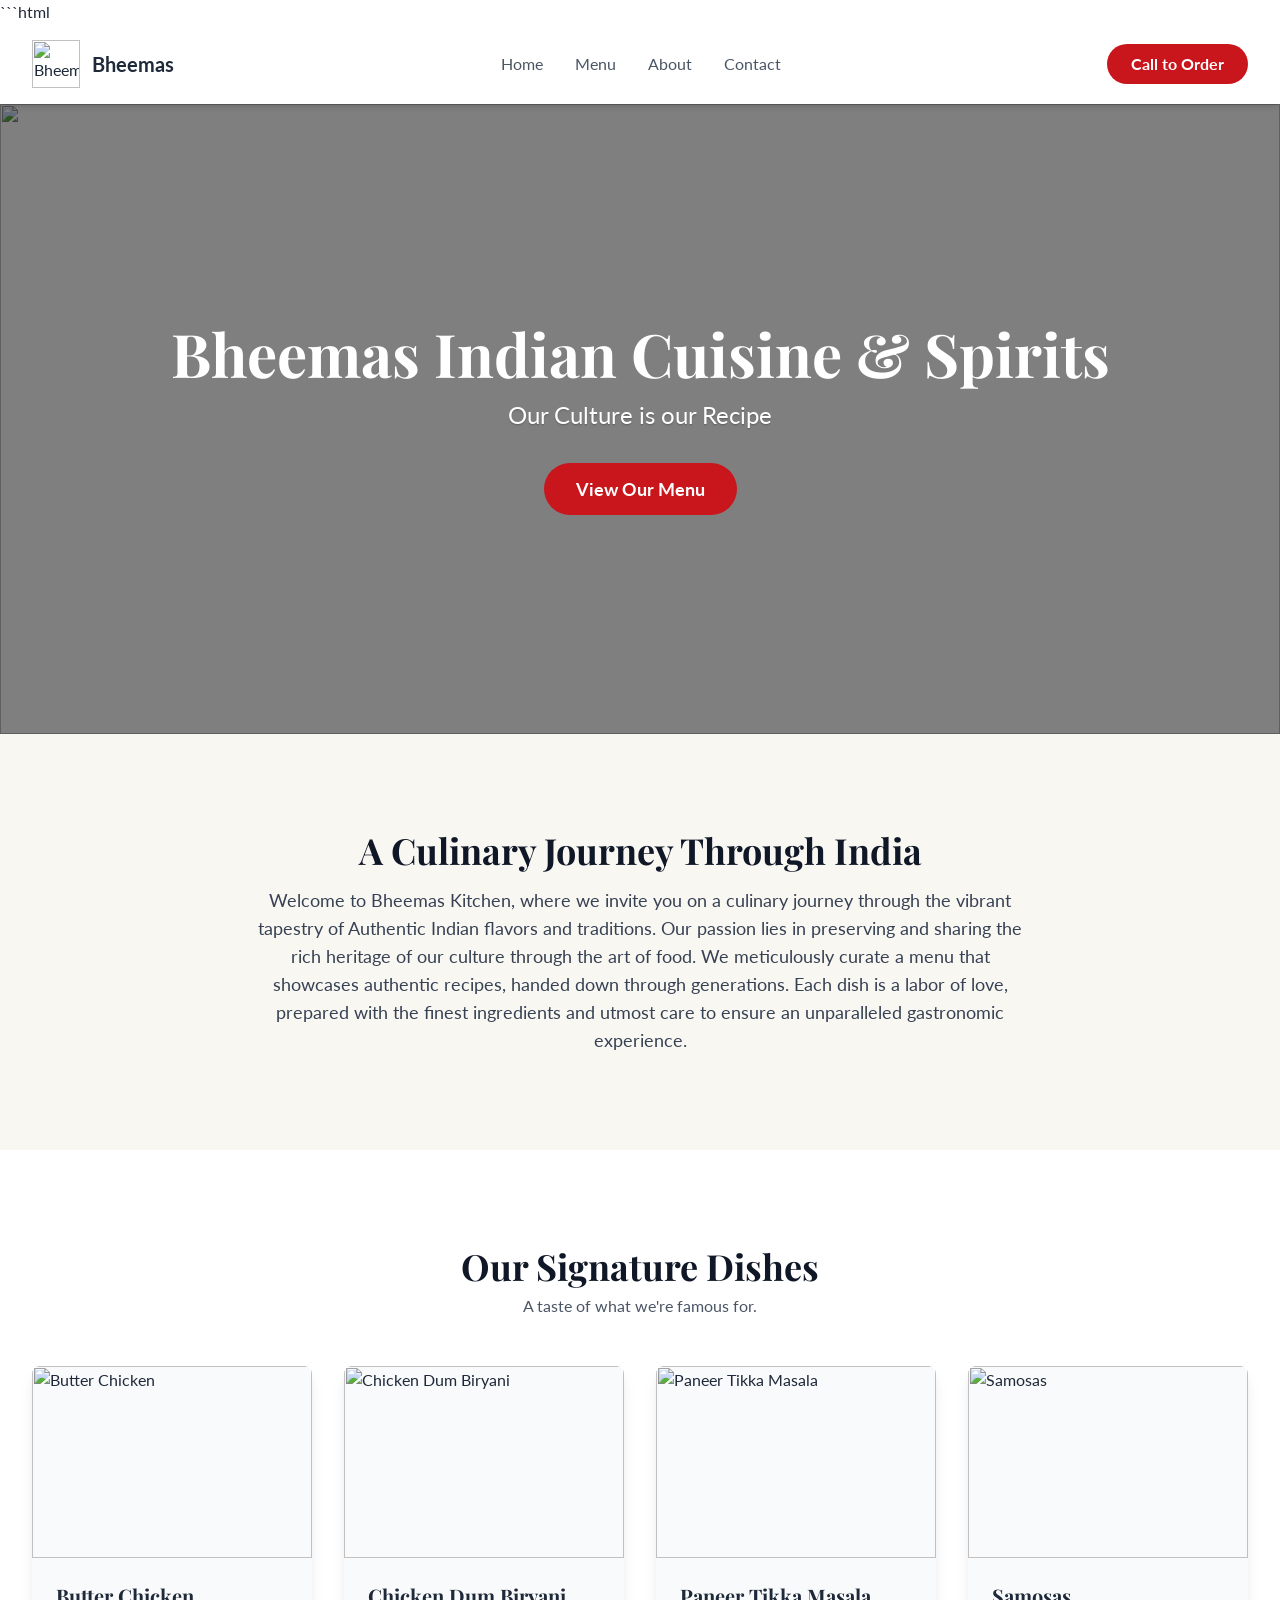
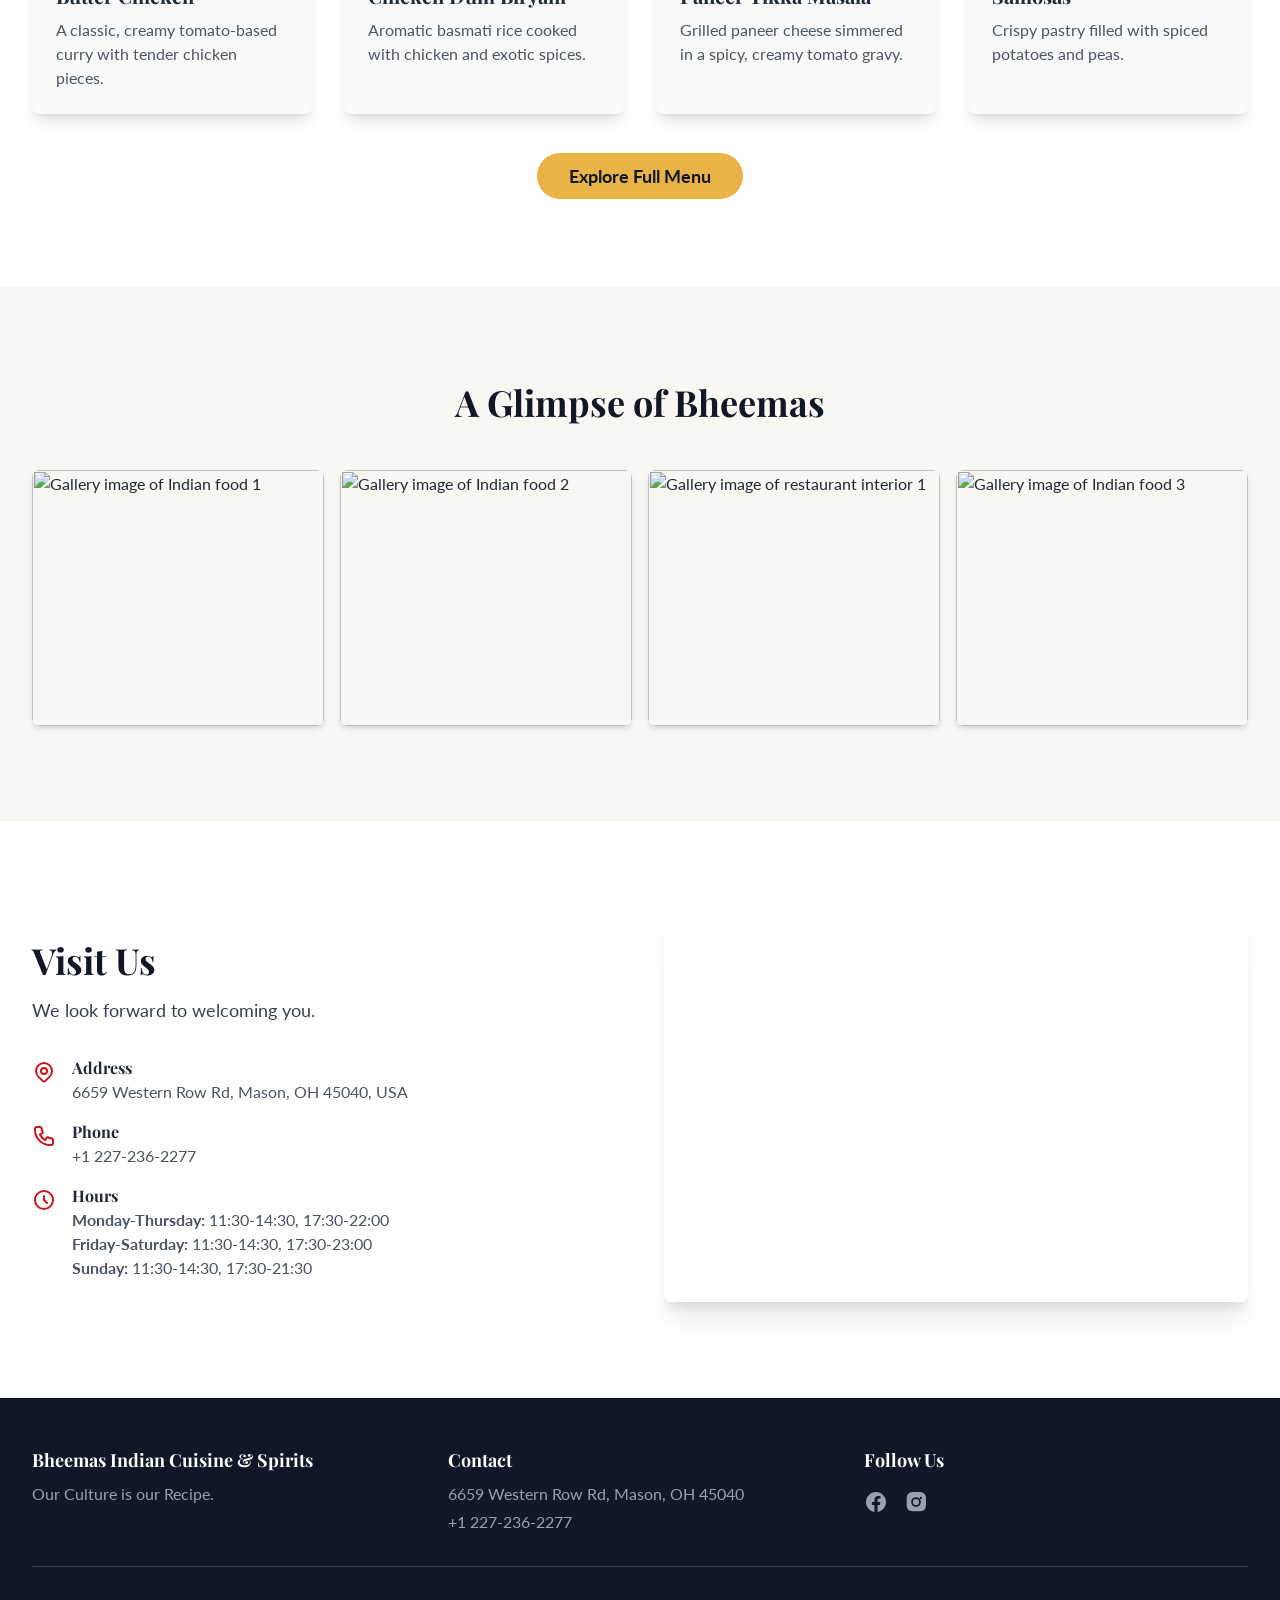
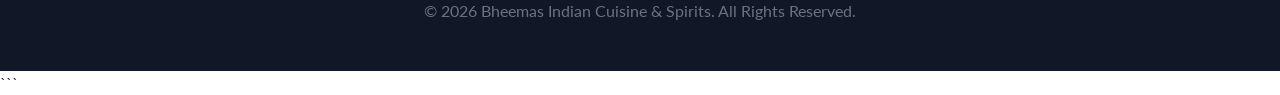
==== index.html @ fac92079 "Deploy staging from Kora" ====
```html
<!DOCTYPE html>

<html class="scroll-smooth" lang="en">
<head>
<meta charset="utf-8"/>
<meta content="width=device-width, initial-scale=1.0" name="viewport"/>
<title>Bheemas Indian Cuisine &amp; Spirits – Authentic Indian Food in Mason, OH</title>
<meta content="Experience the vibrant tapestry of authentic Indian flavors at Bheemas Indian Cuisine &amp; Spirits in Mason, OH. We offer a rich menu of traditional dishes, from curries to tandoori specialties." name="description"/>
<!-- Open Graph -->
<meta content="Bheemas Indian Cuisine &amp; Spirits – Authentic Indian Food in Mason, OH" property="og:title"/>
<meta content="Experience the vibrant tapestry of authentic Indian flavors at Bheemas Indian Cuisine &amp; Spirits in Mason, OH. We offer a rich menu of traditional dishes, from curries to tandoori specialties." property="og:description"/>
<meta content="website" property="og:type"/>
<meta content="https://images.pexels.com/photos/2474661/pexels-photo-2474661.jpeg" property="og:image"/>
<meta content="https://staging.kora-6033581f-55da-43a4-ac25-3bdf9e3a868e.pages.dev" property="og:url"/>
<!-- Favicon -->
<link href="https://quseprdus1.blob.core.windows.net/kora-business-images/user-media/6033581f-55da-43a4-ac25-3bdf9e3a868e/de8c94d8-887e-4625-825f-ec262dbc28df/1780063528_uo3m26.png" rel="icon"/>
<link href="https://quseprdus1.blob.core.windows.net/kora-business-images/user-media/6033581f-55da-43a4-ac25-3bdf9e3a868e/de8c94d8-887e-4625-825f-ec262dbc28df/1780063528_uo3m26.png" rel="shortcut icon"/>
<link href="https://quseprdus1.blob.core.windows.net/kora-business-images/user-media/6033581f-55da-43a4-ac25-3bdf9e3a868e/de8c94d8-887e-4625-825f-ec262dbc28df/1780063528_uo3m26.png" rel="apple-touch-icon"/>
<!-- Canonical -->
<link href="https://staging.kora-6033581f-55da-43a4-ac25-3bdf9e3a868e.pages.dev" rel="canonical"/>
<!-- Hero image preload -->
<link as="image" fetchpriority="high" href="https://images.pexels.com/photos/2474661/pexels-photo-2474661.jpeg" rel="preload"/>
<!-- JSON-LD Structured Data -->
<script type="application/ld+json">{
  "@context": "https://schema.org",
  "@type": "Restaurant",
  "name": "Bheemas Indian Cuisine & Spirits",
  "description": "Offers a wide range of traditional Indian dishes including curries, tandoori specialties, biryanis, and various vegetarian and vegan options. Known for its lunch buffet.",
  "address": {
    "@type": "PostalAddress",
    "streetAddress": "6659 Western Row Rd",
    "addressLocality": "Mason",
    "addressRegion": "OH",
    "postalCode": "45040",
    "addressCountry": "USA"
  },
  "telephone": "+1 227-236-2277",
  "openingHours": [
    "Mo-Th 11:30-14:30",
    "Mo-Th 17:30-22:00",
    "Fr-Sa 11:30-14:30",
    "Fr-Sa 17:30-23:00",
    "Su 11:30-14:30",
    "Su 17:30-21:30"
  ],
  "image": "https://quseprdus1.blob.core.windows.net/kora-business-images/user-media/6033581f-55da-43a4-ac25-3bdf9e3a868e/de8c94d8-887e-4625-825f-ec262dbc28df/1780063528_uo3m26.png",
  "servesCuisine": "Indian",
  "priceRange": "$$",
  "url": "https://staging.kora-6033581f-55da-43a4-ac25-3bdf9e3a868e.pages.dev"
}</script>
<!-- Site stylesheet -->
<link href="assets/styles.css" rel="stylesheet"/>
<!-- Google Fonts -->
<link href="https://fonts.googleapis.com" rel="preconnect"/>
<link crossorigin="" href="https://fonts.gstatic.com" rel="preconnect"/>
<link as="style" href="https://fonts.googleapis.com/css2?family=Playfair+Display:wght@700&amp;family=Lato:wght@400;700&amp;display=swap" onload="this.onload=null;this.rel='stylesheet'" rel="preload"/>
<noscript><link href="https://fonts.googleapis.com/css2?family=Playfair+Display:wght@700&amp;family=Lato:wght@400;700&amp;display=swap" rel="stylesheet"/></noscript>
<style>
    body { font-family: 'Lato', sans-serif; }
    h1, h2, h3, h4, h5, h6 { font-family: 'Playfair Display', serif; }
  </style>
</head>
<body class="bg-white text-gray-800">
<!-- Header -->
<header class="bg-white shadow-md sticky top-0 z-50">
<div class="container mx-auto px-4 sm:px-6 lg:px-8">
<div class="flex justify-between items-center py-4">
<a class="flex items-center space-x-3" href="index.html">
<img alt="Bheemas Indian Cuisine &amp; Spirits Logo" class="h-12 w-auto" height="48" src="https://quseprdus1.blob.core.windows.net/kora-business-images/user-media/6033581f-55da-43a4-ac25-3bdf9e3a868e/de8c94d8-887e-4625-825f-ec262dbc28df/1780063528_uo3m26.png" width="100"/>
<span class="text-xl font-bold text-gray-800 hidden sm:block">Bheemas</span>
</a>
<nav class="hidden md:flex items-center space-x-8">
<a class="text-gray-600 hover:text-[#c8161c] transition-colors" href="index.html">Home</a>
<a class="text-gray-600 hover:text-[#c8161c] transition-colors" href="menu.html">Menu</a>
<a class="text-gray-600 hover:text-[#c8161c] transition-colors" href="#about">About</a>
<a class="text-gray-600 hover:text-[#c8161c] transition-colors" href="#contact">Contact</a>
</nav>
<a class="bg-[#c8161c] text-white px-6 py-2 rounded-full hover:bg-red-700 transition-colors font-bold" href="tel:+12272362277">Call to Order</a>
<button class="md:hidden p-2 rounded-md text-gray-600 hover:text-[#c8161c] hover:bg-gray-100" id="mobile-menu-button">
<svg class="w-6 h-6" fill="none" stroke="currentColor" viewbox="0 0 24 24" xmlns="http://www.w3.org/2000/svg"><path d="M4 6h16M4 12h16m-7 6h7" stroke-linecap="round" stroke-linejoin="round" stroke-width="2"></path></svg>
</button>
</div>
</div>
<!-- Mobile Menu -->
<div class="md:hidden hidden bg-white border-t" id="mobile-menu">
<a class="block text-center py-3 px-4 text-gray-600 hover:bg-gray-50 hover:text-[#c8161c]" href="index.html">Home</a>
<a class="block text-center py-3 px-4 text-gray-600 hover:bg-gray-50 hover:text-[#c8161c]" href="menu.html">Menu</a>
<a class="block text-center py-3 px-4 text-gray-600 hover:bg-gray-50 hover:text-[#c8161c]" href="#about">About</a>
<a class="block text-center py-3 px-4 text-gray-600 hover:bg-gray-50 hover:text-[#c8161c]" href="#contact">Contact</a>
</div>
</header>
<main>
<!-- Hero Section -->
<section class="relative h-[70vh] min-h-[400px] text-white flex items-center justify-center text-center">
<div class="absolute inset-0 bg-black opacity-50 z-10"></div>
<img alt="A spread of delicious Indian dishes" class="absolute inset-0 w-full h-full object-cover" decoding="async" fetchpriority="high" height="1080" loading="eager" src="https://images.pexels.com/photos/2474661/pexels-photo-2474661.jpeg" width="1920"/>
<div class="relative z-20 p-4">
<h1 class="text-4xl md:text-6xl font-bold text-shadow">Bheemas Indian Cuisine &amp; Spirits</h1>
<p class="mt-4 text-xl md:text-2xl max-w-3xl mx-auto text-shadow-sm">Our Culture is our Recipe</p>
<a class="mt-8 inline-block bg-[#c8161c] text-white px-8 py-3 rounded-full hover:bg-red-700 transition-transform hover:scale-105 font-bold text-lg" href="menu.html">View Our Menu</a>
</div>
</section>
<!-- About Us Section -->
<section class="py-16 lg:py-24 bg-[#e2d5bf]/20" id="about">
<div class="container mx-auto px-4 sm:px-6 lg:px-8">
<div class="max-w-3xl mx-auto text-center">
<h2 class="text-3xl md:text-4xl font-bold text-gray-900">A Culinary Journey Through India</h2>
<p class="mt-4 text-lg text-gray-700">Welcome to Bheemas Kitchen, where we invite you on a culinary journey through the vibrant tapestry of Authentic Indian flavors and traditions. Our passion lies in preserving and sharing the rich heritage of our culture through the art of food. We meticulously curate a menu that showcases authentic recipes, handed down through generations. Each dish is a labor of love, prepared with the finest ingredients and utmost care to ensure an unparalleled gastronomic experience.</p>
</div>
</div>
</section>
<!-- Featured Dishes Section -->
<section class="py-16 lg:py-24 bg-white">
<div class="container mx-auto px-4 sm:px-6 lg:px-8">
<h2 class="text-3xl md:text-4xl font-bold text-center text-gray-900">Our Signature Dishes</h2>
<p class="text-center mt-2 text-gray-600">A taste of what we're famous for.</p>
<div class="mt-12 grid gap-8 md:grid-cols-2 lg:grid-cols-4">
<!-- Dish 1 -->
<div class="bg-gray-50 rounded-lg shadow-lg overflow-hidden transform hover:-translate-y-2 transition-transform duration-300">
<img alt="Butter Chicken" class="w-full h-48 object-cover" height="400" loading="lazy" src="https://images.pexels.com/photos/4049943/pexels-photo-4049943.jpeg?auto=compress&amp;cs=tinysrgb&amp;w=600" width="600"/>
<div class="p-6">
<h3 class="text-xl font-bold text-gray-800">Butter Chicken</h3>
<p class="mt-2 text-gray-600">A classic, creamy tomato-based curry with tender chicken pieces.</p>
</div>
</div>
<!-- Dish 2 -->
<div class="bg-gray-50 rounded-lg shadow-lg overflow-hidden transform hover:-translate-y-2 transition-transform duration-300">
<img alt="Chicken Dum Biryani" class="w-full h-48 object-cover" height="400" loading="lazy" src="https://images.pexels.com/photos/2474658/pexels-photo-2474658.jpeg?auto=compress&amp;cs=tinysrgb&amp;w=600" width="600"/>
<div class="p-6">
<h3 class="text-xl font-bold text-gray-800">Chicken Dum Biryani</h3>
<p class="mt-2 text-gray-600">Aromatic basmati rice cooked with chicken and exotic spices.</p>
</div>
</div>
<!-- Dish 3 -->
<div class="bg-gray-50 rounded-lg shadow-lg overflow-hidden transform hover:-translate-y-2 transition-transform duration-300">
<img alt="Paneer Tikka Masala" class="w-full h-48 object-cover" height="400" loading="lazy" src="https://images.pexels.com/photos/9609842/pexels-photo-9609842.jpeg?auto=compress&amp;cs=tinysrgb&amp;w=600" width="600"/>
<div class="p-6">
<h3 class="text-xl font-bold text-gray-800">Paneer Tikka Masala</h3>
<p class="mt-2 text-gray-600">Grilled paneer cheese simmered in a spicy, creamy tomato gravy.</p>
</div>
</div>
<!-- Dish 4 -->
<div class="bg-gray-50 rounded-lg shadow-lg overflow-hidden transform hover:-translate-y-2 transition-transform duration-300">
<img alt="Samosas" class="w-full h-48 object-cover" height="400" loading="lazy" src="https://images.pexels.com/photos/12737656/pexels-photo-12737656.jpeg?auto=compress&amp;cs=tinysrgb&amp;w=600" width="600"/>
<div class="p-6">
<h3 class="text-xl font-bold text-gray-800">Samosas</h3>
<p class="mt-2 text-gray-600">Crispy pastry filled with spiced potatoes and peas.</p>
</div>
</div>
</div>
<div class="text-center mt-12">
<a class="bg-[#ebb347] text-gray-900 px-8 py-3 rounded-full hover:bg-yellow-500 transition-colors font-bold text-lg" href="menu.html">Explore Full Menu</a>
</div>
</div>
</section>
<!-- Gallery Section -->
<section class="py-16 lg:py-24 bg-[#e2d5bf]/20">
<div class="container mx-auto px-4 sm:px-6 lg:px-8">
<h2 class="text-3xl md:text-4xl font-bold text-center text-gray-900">A Glimpse of Bheemas</h2>
<div class="mt-12 grid grid-cols-2 md:grid-cols-4 gap-4">
<img alt="Gallery image of Indian food 1" class="rounded-lg shadow-md object-cover w-full h-64" height="800" loading="lazy" src="https://images.pexels.com/photos/1640777/pexels-photo-1640777.jpeg?auto=compress&amp;cs=tinysrgb&amp;w=600" width="600"/>
<img alt="Gallery image of Indian food 2" class="rounded-lg shadow-md object-cover w-full h-64" height="800" loading="lazy" src="https://images.pexels.com/photos/674574/pexels-photo-674574.jpeg?auto=compress&amp;cs=tinysrgb&amp;w=600" width="600"/>
<img alt="Gallery image of restaurant interior 1" class="rounded-lg shadow-md object-cover w-full h-64" height="800" loading="lazy" src="https://images.pexels.com/photos/262959/pexels-photo-262959.jpeg?auto=compress&amp;cs=tinysrgb&amp;w=600" width="600"/>
<img alt="Gallery image of Indian food 3" class="rounded-lg shadow-md object-cover w-full h-64" height="800" loading="lazy" src="https://images.pexels.com/photos/958545/pexels-photo-958545.jpeg?auto=compress&amp;cs=tinysrgb&amp;w=600" width="600"/>
</div>
</div>
</section>
<!-- Contact & Hours Section -->
<section class="py-16 lg:py-24 bg-white" id="contact">
<div class="container mx-auto px-4 sm:px-6 lg:px-8">
<div class="grid md:grid-cols-2 gap-12 items-center">
<div>
<h2 class="text-3xl md:text-4xl font-bold text-gray-900">Visit Us</h2>
<p class="mt-4 text-lg text-gray-700">We look forward to welcoming you.</p>
<div class="mt-8 space-y-4">
<div class="flex items-start">
<svg class="w-6 h-6 text-[#c8161c] mt-1 mr-4 flex-shrink-0" fill="none" stroke="currentColor" viewbox="0 0 24 24" xmlns="http://www.w3.org/2000/svg"><path d="M17.657 16.657L13.414 20.9a1.998 1.998 0 01-2.827 0l-4.244-4.243a8 8 0 1111.314 0z" stroke-linecap="round" stroke-linejoin="round" stroke-width="2"></path><path d="M15 11a3 3 0 11-6 0 3 3 0 016 0z" stroke-linecap="round" stroke-linejoin="round" stroke-width="2"></path></svg>
<div>
<h3 class="font-bold text-gray-800">Address</h3>
<p class="text-gray-600">6659 Western Row Rd, Mason, OH 45040, USA</p>
</div>
</div>
<div class="flex items-start">
<svg class="w-6 h-6 text-[#c8161c] mt-1 mr-4 flex-shrink-0" fill="none" stroke="currentColor" viewbox="0 0 24 24" xmlns="http://www.w3.org/2000/svg"><path d="M3 5a2 2 0 012-2h3.28a1 1 0 01.948.684l1.498 4.493a1 1 0 01-.502 1.21l-2.257 1.13a11.042 11.042 0 005.516 5.516l1.13-2.257a1 1 0 011.21-.502l4.493 1.498a1 1 0 01.684.949V19a2 2 0 01-2 2h-1C9.716 21 3 14.284 3 6V5z" stroke-linecap="round" stroke-linejoin="round" stroke-width="2"></path></svg>
<div>
<h3 class="font-bold text-gray-800">Phone</h3>
<a class="text-gray-600 hover:text-[#c8161c]" href="tel:+12272362277">+1 227-236-2277</a>
</div>
</div>
<div class="flex items-start">
<svg class="w-6 h-6 text-[#c8161c] mt-1 mr-4 flex-shrink-0" fill="none" stroke="currentColor" viewbox="0 0 24 24" xmlns="http://www.w3.org/2000/svg"><path d="M12 8v4l3 3m6-3a9 9 0 11-18 0 9 9 0 0118 0z" stroke-linecap="round" stroke-linejoin="round" stroke-width="2"></path></svg>
<div>
<h3 class="font-bold text-gray-800">Hours</h3>
<ul class="text-gray-600">
<li><strong>Monday-Thursday:</strong> 11:30-14:30, 17:30-22:00</li>
<li><strong>Friday-Saturday:</strong> 11:30-14:30, 17:30-23:00</li>
<li><strong>Sunday:</strong> 11:30-14:30, 17:30-21:30</li>
</ul>
</div>
</div>
</div>
</div>
<div class="rounded-lg overflow-hidden shadow-xl h-96">
<iframe allowfullscreen="" height="100%" loading="lazy" referrerpolicy="no-referrer-when-downgrade" src="https://www.google.com/maps/embed?pb=!1m18!1m12!1m3!1d3086.019942866185!2d-84.3398386846367!3d39.32931697950668!2m3!1f0!2f0!3f0!3m2!1i1024!2i768!4f13.1!3m3!1m2!1s0x8840512f00000001%3A0x7a7b8b8b8b8b8b8b!2sBheema's%20Indian%20Cuisine!5e0!3m2!1sen!2sus!4v1682525252525!5m2!1sen!2sus" style="border:0;" title="Google Map of Bheemas Indian Cuisine &amp; Spirits location" width="100%">
</iframe>
</div>
</div>
</div>
</section>
</main>
<!-- Footer -->
<footer class="bg-gray-900 text-white">
<div class="container mx-auto px-4 sm:px-6 lg:px-8 py-12">
<div class="grid md:grid-cols-3 gap-8 text-center md:text-left">
<div>
<h3 class="text-lg font-bold">Bheemas Indian Cuisine &amp; Spirits</h3>
<p class="mt-2 text-gray-400">Our Culture is our Recipe.</p>
</div>
<div>
<h3 class="text-lg font-bold">Contact</h3>
<p class="mt-2 text-gray-400">6659 Western Row Rd, Mason, OH 45040</p>
<p class="mt-1"><a class="text-gray-400 hover:text-white" href="tel:+12272362277">+1 227-236-2277</a></p>
</div>
<div>
<h3 class="text-lg font-bold">Follow Us</h3>
<div class="mt-4 flex justify-center md:justify-start space-x-4">
<a class="text-gray-400 hover:text-white" href="https://www.facebook.com/share/1X67LdnXss/?mibextid=LQQJ4d" rel="noopener" target="_blank">
<svg aria-hidden="true" class="w-6 h-6" fill="currentColor" viewbox="0 0 24 24"><path clip-rule="evenodd" d="M22 12c0-5.523-4.477-10-10-10S2 6.477 2 12c0 4.991 3.657 9.128 8.438 9.878v-6.987h-2.54V12h2.54V9.797c0-2.506 1.492-3.89 3.777-3.89 1.094 0 2.238.195 2.238.195v2.46h-1.26c-1.243 0-1.63.771-1.63 1.562V12h2.773l-.443 2.89h-2.33v6.988C18.343 21.128 22 16.991 22 12z" fill-rule="evenodd"></path></svg>
</a>
<a class="text-gray-400 hover:text-white" href="https://www.instagram.com/bheemas_oh/profilecard/?igsh=MTF5NHZidzFjbmJieg==" rel="noopener" target="_blank">
<svg aria-hidden="true" class="w-6 h-6" fill="currentColor" viewbox="0 0 24 24"><path clip-rule="evenodd" d="M12.315 2c2.43 0 2.784.013 3.808.06 1.064.049 1.791.218 2.427.465a4.902 4.902 0 011.772 1.153 4.902 4.902 0 011.153 1.772c.247.636.416 1.363.465 2.427.048 1.024.06 1.378.06 3.808s-.012 2.784-.06 3.808c-.049 1.064-.218 1.791-.465 2.427a4.902 4.902 0 01-1.153 1.772 4.902 4.902 0 01-1.772 1.153c-.636.247-1.363.416-2.427.465-1.024.048-1.378.06-3.808.06s-2.784-.012-3.808-.06c-1.064-.049-1.791-.218-2.427-.465a4.902 4.902 0 01-1.772-1.153 4.902 4.902 0 01-1.153-1.772c-.247-.636-.416-1.363-.465-2.427-.048-1.024-.06-1.378-.06-3.808s.012-2.784.06-3.808c.049-1.064.218-1.791.465-2.427a4.902 4.902 0 011.153-1.772A4.902 4.902 0 016.08 2.525c.636-.247 1.363-.416 2.427-.465C9.53 2.013 9.884 2 12.315 2zM12 7.177a4.823 4.823 0 100 9.646 4.823 4.823 0 000-9.646zm0 7.94a3.117 3.117 0 110-6.234 3.117 3.117 0 010 6.234zM16.848 6.872a1.14 1.14 0 100 2.28 1.14 1.14 0 000-2.28z" fill-rule="evenodd"></path></svg>
</a>
</div>
</div>
</div>
<div class="mt-8 border-t border-gray-700 pt-8 text-center text-gray-500">
<p>© <span id="year"></span> Bheemas Indian Cuisine &amp; Spirits. All Rights Reserved.</p>
</div>
</div>
</footer>
<script>
    // Mobile menu toggle
    const mobileMenuButton = document.getElementById('mobile-menu-button');
    const mobileMenu = document.getElementById('mobile-menu');
    mobileMenuButton.addEventListener('click', () => {
      mobileMenu.classList.toggle('hidden');
    });

    // Set current year in footer
    document.getElementById('year').textContent = new Date().getFullYear();
  </script>
</body>
</html>
```
---- assets/styles.css ----
/*! tailwindcss v4.2.1 | MIT License | https://tailwindcss.com */
@layer properties{@supports (((-webkit-hyphens:none)) and (not (margin-trim:inline))) or ((-moz-orient:inline) and (not (color:rgb(from red r g b)))){*,:before,:after,::backdrop{--tw-rotate-x:initial;--tw-rotate-y:initial;--tw-rotate-z:initial;--tw-skew-x:initial;--tw-skew-y:initial;--tw-space-y-reverse:0;--tw-space-x-reverse:0;--tw-border-style:solid;--tw-font-weight:initial;--tw-shadow:0 0 #0000;--tw-shadow-color:initial;--tw-shadow-alpha:100%;--tw-inset-shadow:0 0 #0000;--tw-inset-shadow-color:initial;--tw-inset-shadow-alpha:100%;--tw-ring-color:initial;--tw-ring-shadow:0 0 #0000;--tw-inset-ring-color:initial;--tw-inset-ring-shadow:0 0 #0000;--tw-ring-inset:initial;--tw-ring-offset-width:0px;--tw-ring-offset-color:#fff;--tw-ring-offset-shadow:0 0 #0000;--tw-duration:initial;--tw-text-shadow-color:initial;--tw-text-shadow-alpha:100%;--tw-translate-x:0;--tw-translate-y:0;--tw-translate-z:0;--tw-scale-x:1;--tw-scale-y:1;--tw-scale-z:1}}}@layer theme{:root,:host{--font-sans:ui-sans-serif, system-ui, sans-serif, "Apple Color Emoji", "Segoe UI Emoji", "Segoe UI Symbol", "Noto Color Emoji";--font-mono:ui-monospace, SFMono-Regular, Menlo, Monaco, Consolas, "Liberation Mono", "Courier New", monospace;--color-red-700:oklch(50.5% .213 27.518);--color-yellow-500:oklch(79.5% .184 86.047);--color-gray-50:oklch(98.5% .002 247.839);--color-gray-100:oklch(96.7% .003 264.542);--color-gray-200:oklch(92.8% .006 264.531);--color-gray-400:oklch(70.7% .022 261.325);--color-gray-500:oklch(55.1% .027 264.364);--color-gray-600:oklch(44.6% .03 256.802);--color-gray-700:oklch(37.3% .034 259.733);--color-gray-800:oklch(27.8% .033 256.848);--color-gray-900:oklch(21% .034 264.665);--color-black:#000;--color-white:#fff;--spacing:.25rem;--container-3xl:48rem;--text-lg:1.125rem;--text-lg--line-height:calc(1.75 / 1.125);--text-xl:1.25rem;--text-xl--line-height:calc(1.75 / 1.25);--text-2xl:1.5rem;--text-2xl--line-height:calc(2 / 1.5);--text-3xl:1.875rem;--text-3xl--line-height:calc(2.25 / 1.875);--text-4xl:2.25rem;--text-4xl--line-height:calc(2.5 / 2.25);--text-5xl:3rem;--text-5xl--line-height:1;--text-6xl:3.75rem;--text-6xl--line-height:1;--font-weight-semibold:600;--font-weight-bold:700;--radius-md:.375rem;--radius-lg:.5rem;--default-transition-duration:.15s;--default-transition-timing-function:cubic-bezier(.4, 0, .2, 1);--default-font-family:var(--font-sans);--default-mono-font-family:var(--font-mono)}}@layer base{*,:after,:before,::backdrop{box-sizing:border-box;border:0 solid;margin:0;padding:0}::file-selector-button{box-sizing:border-box;border:0 solid;margin:0;padding:0}html,:host{-webkit-text-size-adjust:100%;tab-size:4;line-height:1.5;font-family:var(--default-font-family,ui-sans-serif, system-ui, sans-serif, "Apple Color Emoji", "Segoe UI Emoji", "Segoe UI Symbol", "Noto Color Emoji");font-feature-settings:var(--default-font-feature-settings,normal);font-variation-settings:var(--default-font-variation-settings,normal);-webkit-tap-highlight-color:transparent}hr{height:0;color:inherit;border-top-width:1px}abbr:where([title]){-webkit-text-decoration:underline dotted;text-decoration:underline dotted}h1,h2,h3,h4,h5,h6{font-size:inherit;font-weight:inherit}a{color:inherit;-webkit-text-decoration:inherit;-webkit-text-decoration:inherit;-webkit-text-decoration:inherit;text-decoration:inherit}b,strong{font-weight:bolder}code,kbd,samp,pre{font-family:var(--default-mono-font-family,ui-monospace, SFMono-Regular, Menlo, Monaco, Consolas, "Liberation Mono", "Courier New", monospace);font-feature-settings:var(--default-mono-font-feature-settings,normal);font-variation-settings:var(--default-mono-font-variation-settings,normal);font-size:1em}small{font-size:80%}sub,sup{vertical-align:baseline;font-size:75%;line-height:0;position:relative}sub{bottom:-.25em}sup{top:-.5em}table{text-indent:0;border-color:inherit;border-collapse:collapse}:-moz-focusring{outline:auto}progress{vertical-align:baseline}summary{display:list-item}ol,ul,menu{list-style:none}img,svg,video,canvas,audio,iframe,embed,object{vertical-align:middle;display:block}img,video{max-width:100%;height:auto}button,input,select,optgroup,textarea{font:inherit;font-feature-settings:inherit;font-variation-settings:inherit;letter-spacing:inherit;color:inherit;opacity:1;background-color:#0000;border-radius:0}::file-selector-button{font:inherit;font-feature-settings:inherit;font-variation-settings:inherit;letter-spacing:inherit;color:inherit;opacity:1;background-color:#0000;border-radius:0}:where(select:is([multiple],[size])) optgroup{font-weight:bolder}:where(select:is([multiple],[size])) optgroup option{padding-inline-start:20px}::file-selector-button{margin-inline-end:4px}::placeholder{opacity:1}@supports (not ((-webkit-appearance:-apple-pay-button))) or (contain-intrinsic-size:1px){::placeholder{color:currentColor}@supports (color:color-mix(in lab, red, red)){::placeholder{color:color-mix(in oklab, currentcolor 50%, transparent)}}}textarea{resize:vertical}::-webkit-search-decoration{-webkit-appearance:none}::-webkit-date-and-time-value{min-height:1lh;text-align:inherit}::-webkit-datetime-edit{display:inline-flex}::-webkit-datetime-edit-fields-wrapper{padding:0}::-webkit-datetime-edit{padding-block:0}::-webkit-datetime-edit-year-field{padding-block:0}::-webkit-datetime-edit-month-field{padding-block:0}::-webkit-datetime-edit-day-field{padding-block:0}::-webkit-datetime-edit-hour-field{padding-block:0}::-webkit-datetime-edit-minute-field{padding-block:0}::-webkit-datetime-edit-second-field{padding-block:0}::-webkit-datetime-edit-millisecond-field{padding-block:0}::-webkit-datetime-edit-meridiem-field{padding-block:0}::-webkit-calendar-picker-indicator{line-height:1}:-moz-ui-invalid{box-shadow:none}button,input:where([type=button],[type=reset],[type=submit]){appearance:button}::file-selector-button{appearance:button}::-webkit-inner-spin-button{height:auto}::-webkit-outer-spin-button{height:auto}[hidden]:where(:not([hidden=until-found])){display:none!important}}@layer components;@layer utilities{.absolute{position:absolute}.relative{position:relative}.static{position:static}.sticky{position:sticky}.inset-0{inset:calc(var(--spacing) * 0)}.top-0{top:calc(var(--spacing) * 0)}.top-24{top:calc(var(--spacing) * 24)}.z-10{z-index:10}.z-20{z-index:20}.z-50{z-index:50}.container{width:100%}@media (min-width:40rem){.container{max-width:40rem}}@media (min-width:48rem){.container{max-width:48rem}}@media (min-width:64rem){.container{max-width:64rem}}@media (min-width:80rem){.container{max-width:80rem}}@media (min-width:96rem){.container{max-width:96rem}}.mx-auto{margin-inline:auto}.mt-1{margin-top:calc(var(--spacing) * 1)}.mt-2{margin-top:calc(var(--spacing) * 2)}.mt-4{margin-top:calc(var(--spacing) * 4)}.mt-8{margin-top:calc(var(--spacing) * 8)}.mt-12{margin-top:calc(var(--spacing) * 12)}.mt-16{margin-top:calc(var(--spacing) * 16)}.mr-4{margin-right:calc(var(--spacing) * 4)}.mb-4{margin-bottom:calc(var(--spacing) * 4)}.mb-6{margin-bottom:calc(var(--spacing) * 6)}.mb-12{margin-bottom:calc(var(--spacing) * 12)}.block{display:block}.flex{display:flex}.grid{display:grid}.hidden{display:none}.inline-block{display:inline-block}.h-6{height:calc(var(--spacing) * 6)}.h-12{height:calc(var(--spacing) * 12)}.h-48{height:calc(var(--spacing) * 48)}.h-64{height:calc(var(--spacing) * 64)}.h-96{height:calc(var(--spacing) * 96)}.h-\[70vh\]{height:70vh}.h-full{height:100%}.min-h-\[400px\]{min-height:400px}.w-6{width:calc(var(--spacing) * 6)}.w-auto{width:auto}.w-full{width:100%}.max-w-3xl{max-width:var(--container-3xl)}.flex-shrink-0{flex-shrink:0}.transform{transform:var(--tw-rotate-x,) var(--tw-rotate-y,) var(--tw-rotate-z,) var(--tw-skew-x,) var(--tw-skew-y,)}.grid-cols-2{grid-template-columns:repeat(2,minmax(0,1fr))}.flex-col{flex-direction:column}.flex-wrap{flex-wrap:wrap}.items-baseline{align-items:baseline}.items-center{align-items:center}.items-start{align-items:flex-start}.justify-between{justify-content:space-between}.justify-center{justify-content:center}.gap-2{gap:calc(var(--spacing) * 2)}.gap-4{gap:calc(var(--spacing) * 4)}.gap-8{gap:calc(var(--spacing) * 8)}.gap-12{gap:calc(var(--spacing) * 12)}:where(.space-y-4>:not(:last-child)){--tw-space-y-reverse:0;margin-block-start:calc(calc(var(--spacing) * 4) * var(--tw-space-y-reverse));margin-block-end:calc(calc(var(--spacing) * 4) * calc(1 - var(--tw-space-y-reverse)))}:where(.space-y-12>:not(:last-child)){--tw-space-y-reverse:0;margin-block-start:calc(calc(var(--spacing) * 12) * var(--tw-space-y-reverse));margin-block-end:calc(calc(var(--spacing) * 12) * calc(1 - var(--tw-space-y-reverse)))}.gap-x-8{column-gap:calc(var(--spacing) * 8)}:where(.space-x-3>:not(:last-child)){--tw-space-x-reverse:0;margin-inline-start:calc(calc(var(--spacing) * 3) * var(--tw-space-x-reverse));margin-inline-end:calc(calc(var(--spacing) * 3) * calc(1 - var(--tw-space-x-reverse)))}:where(.space-x-4>:not(:last-child)){--tw-space-x-reverse:0;margin-inline-start:calc(calc(var(--spacing) * 4) * var(--tw-space-x-reverse));margin-inline-end:calc(calc(var(--spacing) * 4) * calc(1 - var(--tw-space-x-reverse)))}:where(.space-x-8>:not(:last-child)){--tw-space-x-reverse:0;margin-inline-start:calc(calc(var(--spacing) * 8) * var(--tw-space-x-reverse));margin-inline-end:calc(calc(var(--spacing) * 8) * calc(1 - var(--tw-space-x-reverse)))}.gap-y-4{row-gap:calc(var(--spacing) * 4)}.overflow-hidden{overflow:hidden}.scroll-smooth{scroll-behavior:smooth}.rounded-full{border-radius:3.40282e38px}.rounded-lg{border-radius:var(--radius-lg)}.rounded-md{border-radius:var(--radius-md)}.border-t{border-top-style:var(--tw-border-style);border-top-width:1px}.border-b-2{border-bottom-style:var(--tw-border-style);border-bottom-width:2px}.border-\[\#ebb347\]{border-color:#ebb347}.border-gray-700{border-color:var(--color-gray-700)}.bg-\[\#c8161c\]{background-color:#c8161c}.bg-\[\#e2d5bf\]\/20{background-color:oklab(87.7667% .00514916 .0324426/.2)}.bg-\[\#ebb347\]{background-color:#ebb347}.bg-black{background-color:var(--color-black)}.bg-gray-50{background-color:var(--color-gray-50)}.bg-gray-900{background-color:var(--color-gray-900)}.bg-white{background-color:var(--color-white)}.object-cover{object-fit:cover}.p-2{padding:calc(var(--spacing) * 2)}.p-4{padding:calc(var(--spacing) * 4)}.p-6{padding:calc(var(--spacing) * 6)}.px-4{padding-inline:calc(var(--spacing) * 4)}.px-6{padding-inline:calc(var(--spacing) * 6)}.px-8{padding-inline:calc(var(--spacing) * 8)}.py-2{padding-block:calc(var(--spacing) * 2)}.py-3{padding-block:calc(var(--spacing) * 3)}.py-4{padding-block:calc(var(--spacing) * 4)}.py-12{padding-block:calc(var(--spacing) * 12)}.py-16{padding-block:calc(var(--spacing) * 16)}.pt-8{padding-top:calc(var(--spacing) * 8)}.pb-2{padding-bottom:calc(var(--spacing) * 2)}.text-center{text-align:center}.text-3xl{font-size:var(--text-3xl);line-height:var(--tw-leading,var(--text-3xl--line-height))}.text-4xl{font-size:var(--text-4xl);line-height:var(--tw-leading,var(--text-4xl--line-height))}.text-lg{font-size:var(--text-lg);line-height:var(--tw-leading,var(--text-lg--line-height))}.text-xl{font-size:var(--text-xl);line-height:var(--tw-leading,var(--text-xl--line-height))}.font-bold{--tw-font-weight:var(--font-weight-bold);font-weight:var(--font-weight-bold)}.font-semibold{--tw-font-weight:var(--font-weight-semibold);font-weight:var(--font-weight-semibold)}.text-\[\#c8161c\]{color:#c8161c}.text-gray-400{color:var(--color-gray-400)}.text-gray-500{color:var(--color-gray-500)}.text-gray-600{color:var(--color-gray-600)}.text-gray-700{color:var(--color-gray-700)}.text-gray-800{color:var(--color-gray-800)}.text-gray-900{color:var(--color-gray-900)}.text-white{color:var(--color-white)}.opacity-50{opacity:.5}.shadow-lg{--tw-shadow:0 10px 15px -3px var(--tw-shadow-color,#0000001a), 0 4px 6px -4px var(--tw-shadow-color,#0000001a);box-shadow:var(--tw-inset-shadow), var(--tw-inset-ring-shadow), var(--tw-ring-offset-shadow), var(--tw-ring-shadow), var(--tw-shadow)}.shadow-md{--tw-shadow:0 4px 6px -1px var(--tw-shadow-color,#0000001a), 0 2px 4px -2px var(--tw-shadow-color,#0000001a);box-shadow:var(--tw-inset-shadow), var(--tw-inset-ring-shadow), var(--tw-ring-offset-shadow), var(--tw-ring-shadow), var(--tw-shadow)}.shadow-xl{--tw-shadow:0 20px 25px -5px var(--tw-shadow-color,#0000001a), 0 8px 10px -6px var(--tw-shadow-color,#0000001a);box-shadow:var(--tw-inset-shadow), var(--tw-inset-ring-shadow), var(--tw-ring-offset-shadow), var(--tw-ring-shadow), var(--tw-shadow)}.transition-colors{transition-property:color,background-color,border-color,outline-color,text-decoration-color,fill,stroke,--tw-gradient-from,--tw-gradient-via,--tw-gradient-to;transition-timing-function:var(--tw-ease,var(--default-transition-timing-function));transition-duration:var(--tw-duration,var(--default-transition-duration))}.transition-transform{transition-property:transform,translate,scale,rotate;transition-timing-function:var(--tw-ease,var(--default-transition-timing-function));transition-duration:var(--tw-duration,var(--default-transition-duration))}.duration-300{--tw-duration:.3s;transition-duration:.3s}.text-shadow-sm{text-shadow:0px 1px 0px var(--tw-text-shadow-color,#00000013), 0px 1px 1px var(--tw-text-shadow-color,#00000013), 0px 2px 2px var(--tw-text-shadow-color,#00000013)}@media (hover:hover){.hover\:-translate-y-2:hover{--tw-translate-y:calc(var(--spacing) * -2);translate:var(--tw-translate-x) var(--tw-translate-y)}.hover\:scale-105:hover{--tw-scale-x:105%;--tw-scale-y:105%;--tw-scale-z:105%;scale:var(--tw-scale-x) var(--tw-scale-y)}.hover\:bg-gray-50:hover{background-color:var(--color-gray-50)}.hover\:bg-gray-100:hover{background-color:var(--color-gray-100)}.hover\:bg-gray-200:hover{background-color:var(--color-gray-200)}.hover\:bg-red-700:hover{background-color:var(--color-red-700)}.hover\:bg-yellow-500:hover{background-color:var(--color-yellow-500)}.hover\:text-\[\#c8161c\]:hover{color:#c8161c}.hover\:text-white:hover{color:var(--color-white)}}@media (min-width:40rem){.sm\:block{display:block}.sm\:px-6{padding-inline:calc(var(--spacing) * 6)}}@media (min-width:48rem){.md\:block{display:block}.md\:flex{display:flex}.md\:hidden{display:none}.md\:w-1\/4{width:25%}.md\:w-3\/4{width:75%}.md\:grid-cols-2{grid-template-columns:repeat(2,minmax(0,1fr))}.md\:grid-cols-3{grid-template-columns:repeat(3,minmax(0,1fr))}.md\:grid-cols-4{grid-template-columns:repeat(4,minmax(0,1fr))}.md\:flex-col{flex-direction:column}.md\:flex-row{flex-direction:row}.md\:justify-start{justify-content:flex-start}.md\:text-left{text-align:left}.md\:text-2xl{font-size:var(--text-2xl);line-height:var(--tw-leading,var(--text-2xl--line-height))}.md\:text-4xl{font-size:var(--text-4xl);line-height:var(--tw-leading,var(--text-4xl--line-height))}.md\:text-5xl{font-size:var(--text-5xl);line-height:var(--tw-leading,var(--text-5xl--line-height))}.md\:text-6xl{font-size:var(--text-6xl);line-height:var(--tw-leading,var(--text-6xl--line-height))}}@media (min-width:64rem){.lg\:w-1\/5{width:20%}.lg\:w-4\/5{width:80%}.lg\:grid-cols-4{grid-template-columns:repeat(4,minmax(0,1fr))}.lg\:gap-12{gap:calc(var(--spacing) * 12)}.lg\:px-8{padding-inline:calc(var(--spacing) * 8)}.lg\:py-24{padding-block:calc(var(--spacing) * 24)}}}@property --tw-rotate-x{syntax:"*";inherits:false}@property --tw-rotate-y{syntax:"*";inherits:false}@property --tw-rotate-z{syntax:"*";inherits:false}@property --tw-skew-x{syntax:"*";inherits:false}@property --tw-skew-y{syntax:"*";inherits:false}@property --tw-space-y-reverse{syntax:"*";inherits:false;initial-value:0}@property --tw-space-x-reverse{syntax:"*";inherits:false;initial-value:0}@property --tw-border-style{syntax:"*";inherits:false;initial-value:solid}@property --tw-font-weight{syntax:"*";inherits:false}@property --tw-shadow{syntax:"*";inherits:false;initial-value:0 0 #0000}@property --tw-shadow-color{syntax:"*";inherits:false}@property --tw-shadow-alpha{syntax:"<percentage>";inherits:false;initial-value:100%}@property --tw-inset-shadow{syntax:"*";inherits:false;initial-value:0 0 #0000}@property --tw-inset-shadow-color{syntax:"*";inherits:false}@property --tw-inset-shadow-alpha{syntax:"<percentage>";inherits:false;initial-value:100%}@property --tw-ring-color{syntax:"*";inherits:false}@property --tw-ring-shadow{syntax:"*";inherits:false;initial-value:0 0 #0000}@property --tw-inset-ring-color{syntax:"*";inherits:false}@property --tw-inset-ring-shadow{syntax:"*";inherits:false;initial-value:0 0 #0000}@property --tw-ring-inset{syntax:"*";inherits:false}@property --tw-ring-offset-width{syntax:"<length>";inherits:false;initial-value:0}@property --tw-ring-offset-color{syntax:"*";inherits:false;initial-value:#fff}@property --tw-ring-offset-shadow{syntax:"*";inherits:false;initial-value:0 0 #0000}@property --tw-duration{syntax:"*";inherits:false}@property --tw-text-shadow-color{syntax:"*";inherits:false}@property --tw-text-shadow-alpha{syntax:"<percentage>";inherits:false;initial-value:100%}@property --tw-translate-x{syntax:"*";inherits:false;initial-value:0}@property --tw-translate-y{syntax:"*";inherits:false;initial-value:0}@property --tw-translate-z{syntax:"*";inherits:false;initial-value:0}@property --tw-scale-x{syntax:"*";inherits:false;initial-value:1}@property --tw-scale-y{syntax:"*";inherits:false;initial-value:1}@property --tw-scale-z{syntax:"*";inherits:false;initial-value:1}
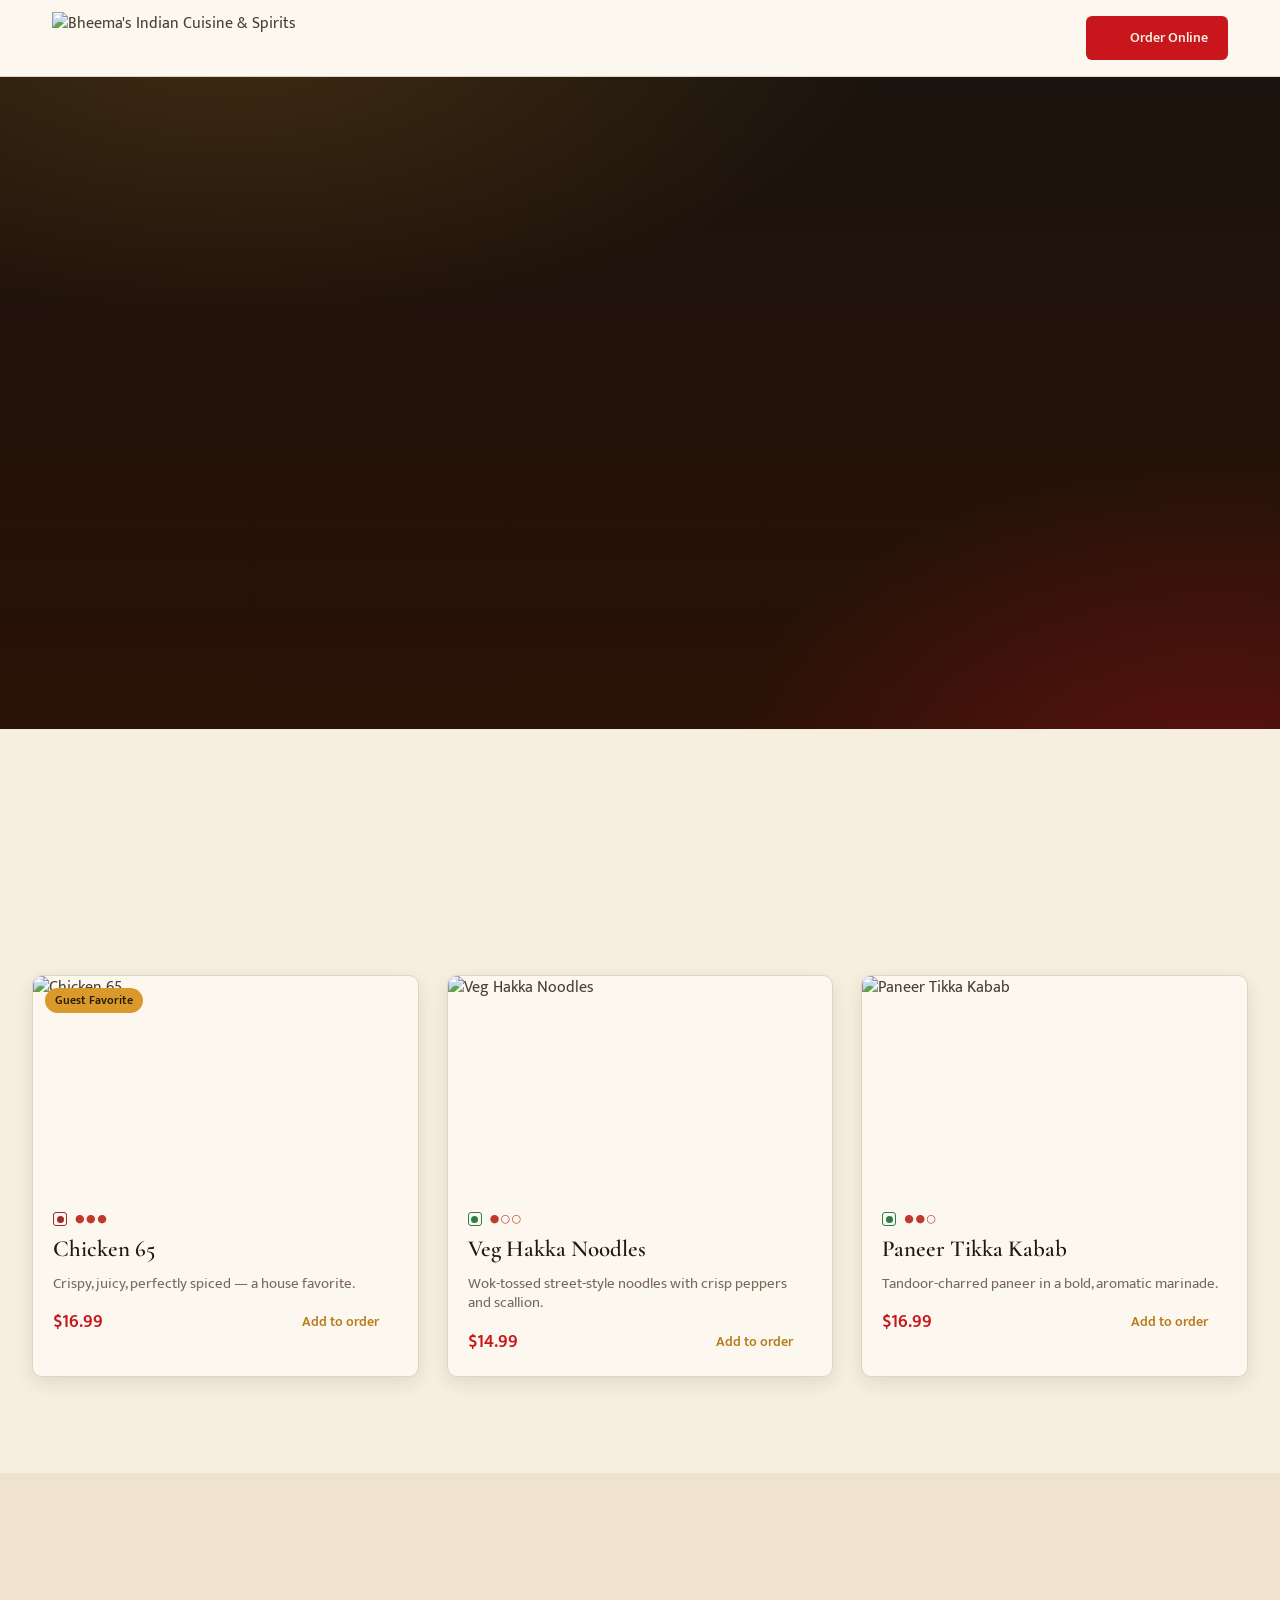
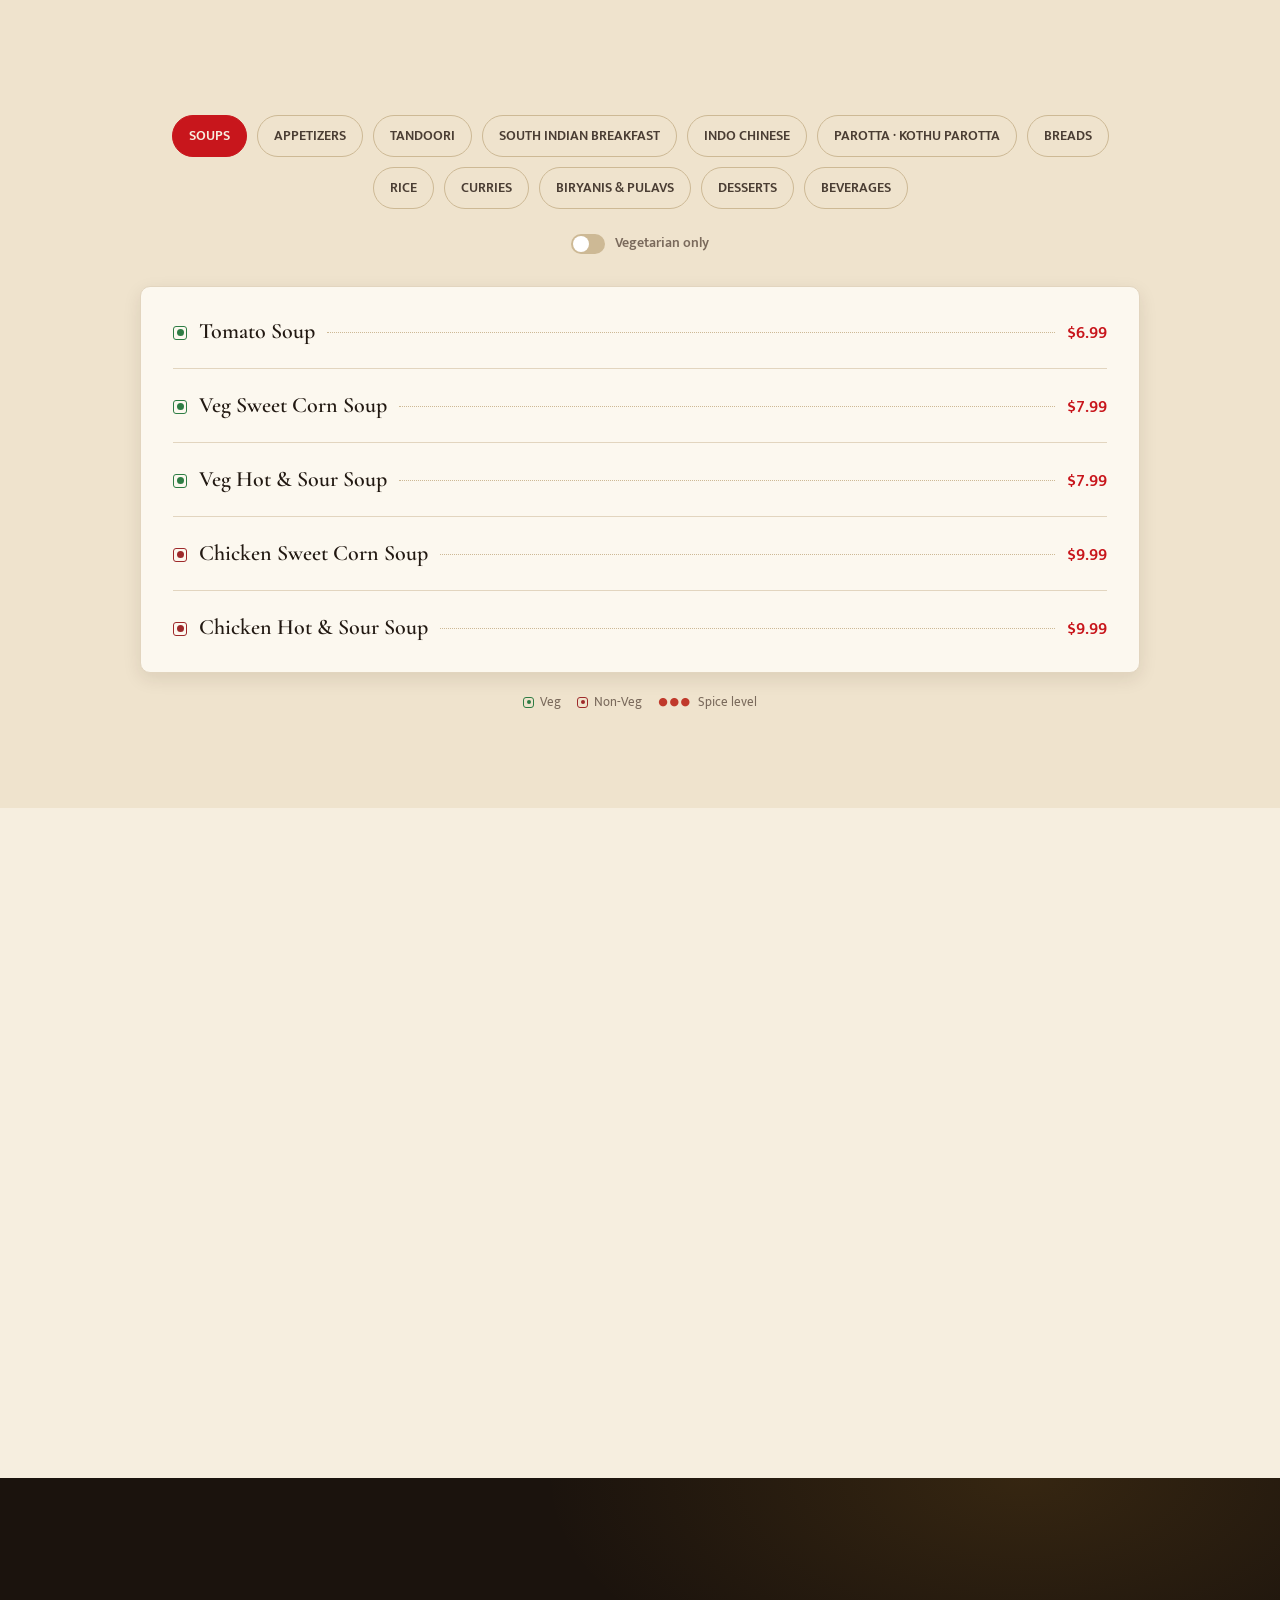
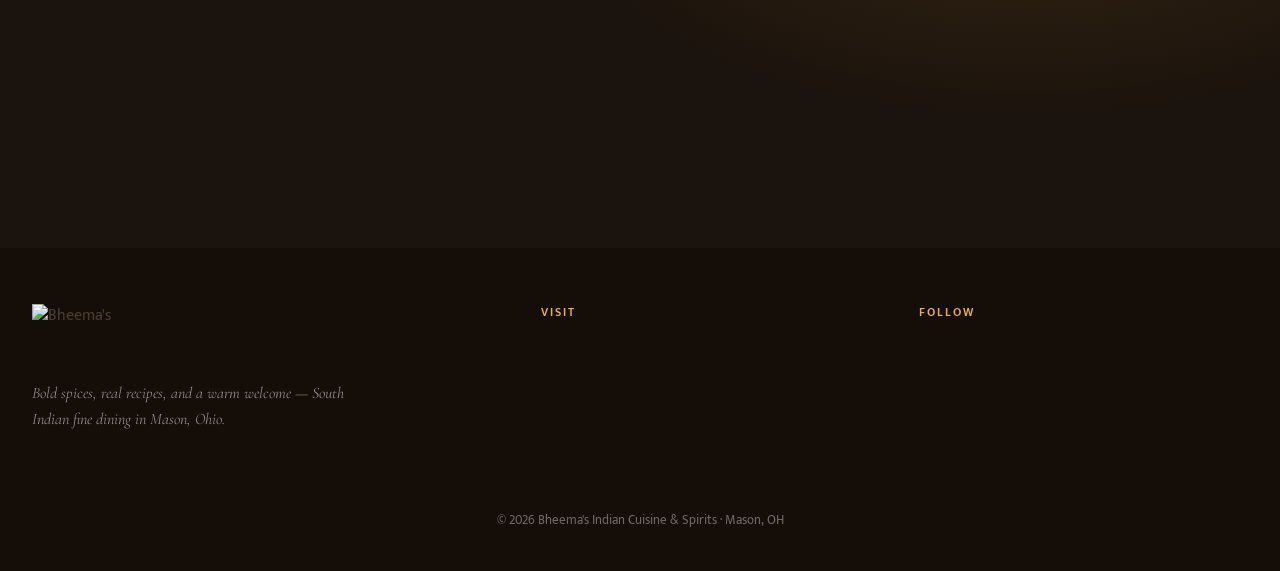
==== commit cce4ab16: "Update index.html with improved SEO metadata, remove menu.html, and add JavaScript for dynamic conte" ====
--- a/index.html
+++ b/index.html
@@ -1,255 +1,274 @@
-```html
-<!DOCTYPE html>
-
-<html class="scroll-smooth" lang="en">
+<!doctype html>
+<html lang="en">
+
 <head>
-<meta charset="utf-8"/>
-<meta content="width=device-width, initial-scale=1.0" name="viewport"/>
-<title>Bheemas Indian Cuisine &amp; Spirits – Authentic Indian Food in Mason, OH</title>
-<meta content="Experience the vibrant tapestry of authentic Indian flavors at Bheemas Indian Cuisine &amp; Spirits in Mason, OH. We offer a rich menu of traditional dishes, from curries to tandoori specialties." name="description"/>
-<!-- Open Graph -->
-<meta content="Bheemas Indian Cuisine &amp; Spirits – Authentic Indian Food in Mason, OH" property="og:title"/>
-<meta content="Experience the vibrant tapestry of authentic Indian flavors at Bheemas Indian Cuisine &amp; Spirits in Mason, OH. We offer a rich menu of traditional dishes, from curries to tandoori specialties." property="og:description"/>
-<meta content="website" property="og:type"/>
-<meta content="https://images.pexels.com/photos/2474661/pexels-photo-2474661.jpeg" property="og:image"/>
-<meta content="https://staging.kora-6033581f-55da-43a4-ac25-3bdf9e3a868e.pages.dev" property="og:url"/>
-<!-- Favicon -->
-<link href="https://quseprdus1.blob.core.windows.net/kora-business-images/user-media/6033581f-55da-43a4-ac25-3bdf9e3a868e/de8c94d8-887e-4625-825f-ec262dbc28df/1780063528_uo3m26.png" rel="icon"/>
-<link href="https://quseprdus1.blob.core.windows.net/kora-business-images/user-media/6033581f-55da-43a4-ac25-3bdf9e3a868e/de8c94d8-887e-4625-825f-ec262dbc28df/1780063528_uo3m26.png" rel="shortcut icon"/>
-<link href="https://quseprdus1.blob.core.windows.net/kora-business-images/user-media/6033581f-55da-43a4-ac25-3bdf9e3a868e/de8c94d8-887e-4625-825f-ec262dbc28df/1780063528_uo3m26.png" rel="apple-touch-icon"/>
-<!-- Canonical -->
-<link href="https://staging.kora-6033581f-55da-43a4-ac25-3bdf9e3a868e.pages.dev" rel="canonical"/>
-<!-- Hero image preload -->
-<link as="image" fetchpriority="high" href="https://images.pexels.com/photos/2474661/pexels-photo-2474661.jpeg" rel="preload"/>
-<!-- JSON-LD Structured Data -->
-<script type="application/ld+json">{
-  "@context": "https://schema.org",
-  "@type": "Restaurant",
-  "name": "Bheemas Indian Cuisine & Spirits",
-  "description": "Offers a wide range of traditional Indian dishes including curries, tandoori specialties, biryanis, and various vegetarian and vegan options. Known for its lunch buffet.",
-  "address": {
-    "@type": "PostalAddress",
-    "streetAddress": "6659 Western Row Rd",
-    "addressLocality": "Mason",
-    "addressRegion": "OH",
-    "postalCode": "45040",
-    "addressCountry": "USA"
-  },
-  "telephone": "+1 227-236-2277",
-  "openingHours": [
-    "Mo-Th 11:30-14:30",
-    "Mo-Th 17:30-22:00",
-    "Fr-Sa 11:30-14:30",
-    "Fr-Sa 17:30-23:00",
-    "Su 11:30-14:30",
-    "Su 17:30-21:30"
-  ],
-  "image": "https://quseprdus1.blob.core.windows.net/kora-business-images/user-media/6033581f-55da-43a4-ac25-3bdf9e3a868e/de8c94d8-887e-4625-825f-ec262dbc28df/1780063528_uo3m26.png",
-  "servesCuisine": "Indian",
-  "priceRange": "$$",
-  "url": "https://staging.kora-6033581f-55da-43a4-ac25-3bdf9e3a868e.pages.dev"
-}</script>
-<!-- Site stylesheet -->
-<link href="assets/styles.css" rel="stylesheet"/>
-<!-- Google Fonts -->
-<link href="https://fonts.googleapis.com" rel="preconnect"/>
-<link crossorigin="" href="https://fonts.gstatic.com" rel="preconnect"/>
-<link as="style" href="https://fonts.googleapis.com/css2?family=Playfair+Display:wght@700&amp;family=Lato:wght@400;700&amp;display=swap" onload="this.onload=null;this.rel='stylesheet'" rel="preload"/>
-<noscript><link href="https://fonts.googleapis.com/css2?family=Playfair+Display:wght@700&amp;family=Lato:wght@400;700&amp;display=swap" rel="stylesheet"/></noscript>
-<style>
-    body { font-family: 'Lato', sans-serif; }
-    h1, h2, h3, h4, h5, h6 { font-family: 'Playfair Display', serif; }
-  </style>
+  <meta charset="utf-8">
+  <meta name="viewport" content="width=device-width, initial-scale=1">
+  <title>Bheema's Indian Cuisine &amp; Spirits — Mason, OH</title>
+  <meta name="description"
+    content="Bold spices, real recipes, authentic South Indian fine dining in Mason, Ohio. Biryanis, dosas, tandoor, full bar & banquet hall.">
+  <!-- Open Graph -->
+  <meta property="og:title" content="Bheema's Indian Cuisine &amp; Spirits — Mason, OH">
+  <meta property="og:description"
+    content="Bold spices, real recipes, authentic South Indian fine dining in Mason, Ohio. Biryanis, dosas, tandoor, full bar & banquet hall.">
+  <meta property="og:type" content="website">
+  <meta property="og:image"
+    content="https://quseprdus1.blob.core.windows.net/kora-business-images/user-media/6033581f-55da-43a4-ac25-3bdf9e3a868e/de8c94d8-887e-4625-825f-ec262dbc28df/1780063688_hfxmhg.jpg">
+  <meta property="og:url" content="https://bheemas-indian-cuisine-spirits-staging.askkoraai.com">
+  <!-- Favicon -->
+  <link rel="icon"
+    href="https://quseprdus1.blob.core.windows.net/kora-business-images/user-media/6033581f-55da-43a4-ac25-3bdf9e3a868e/de8c94d8-887e-4625-825f-ec262dbc28df/1780063528_uo3m26.png">
+  <link rel="shortcut icon"
+    href="https://quseprdus1.blob.core.windows.net/kora-business-images/user-media/6033581f-55da-43a4-ac25-3bdf9e3a868e/de8c94d8-887e-4625-825f-ec262dbc28df/1780063528_uo3m26.png">
+  <link rel="apple-touch-icon"
+    href="https://quseprdus1.blob.core.windows.net/kora-business-images/user-media/6033581f-55da-43a4-ac25-3bdf9e3a868e/de8c94d8-887e-4625-825f-ec262dbc28df/1780063528_uo3m26.png">
+  <!-- Canonical -->
+  <link rel="canonical" href="https://bheemas-indian-cuisine-spirits-staging.askkoraai.com">
+  <!-- Hero image preload -->
+  <link rel="preload" as="image" fetchpriority="high"
+    href="https://quseprdus1.blob.core.windows.net/kora-business-images/user-media/6033581f-55da-43a4-ac25-3bdf9e3a868e/de8c94d8-887e-4625-825f-ec262dbc28df/1780063688_hfxmhg.jpg">
+  <!-- JSON-LD Structured Data -->
+  <script type="application/ld+json">
+  {
+    "@context": "https://schema.org",
+    "@type": "Restaurant",
+    "name": "Bheema's Indian Cuisine & Spirits",
+    "description": "Authentic South Indian fine dining in Mason, OH — biryanis, dosas, tandoor specialties, full bar, and banquet hall.",
+    "address": {
+      "@type": "PostalAddress",
+      "streetAddress": "6659 Western Row Rd",
+      "addressLocality": "Mason",
+      "addressRegion": "OH",
+      "postalCode": "45040",
+      "addressCountry": "USA"
+    },
+    "telephone": "+1 227-236-2277",
+    "openingHours": [
+      "Mo-Th 11:30-14:30",
+      "Mo-Th 17:30-22:00",
+      "Fr 11:30-14:30",
+      "Fr 17:30-23:00",
+      "Sa 11:30-15:00",
+      "Sa 17:30-23:00",
+      "Su 11:30-15:00",
+      "Su 17:30-21:30"
+    ],
+    "image": "https://quseprdus1.blob.core.windows.net/kora-business-images/user-media/6033581f-55da-43a4-ac25-3bdf9e3a868e/de8c94d8-887e-4625-825f-ec262dbc28df/1780063528_uo3m26.png",
+    "servesCuisine": "Indian",
+    "priceRange": "$$",
+    "url": "https://bheemas-indian-cuisine-spirits-staging.askkoraai.com",
+    "hasMenu": "https://www.bheemasoh.com/#menu"
+  }
+  </script>
+  <!-- Google Fonts -->
+  <link rel="preconnect" href="https://fonts.googleapis.com">
+  <link rel="preconnect" href="https://fonts.gstatic.com" crossorigin>
+  <link rel="preload" as="style"
+    href="https://fonts.googleapis.com/css2?family=Marcellus&amp;family=Cormorant+Garamond:ital,wght@0,400;0,500;0,600;0,700;1,400;1,500&amp;family=Mukta:wght@300;400;500;600;700&amp;display=swap"
+    onload="this.onload=null;this.rel='stylesheet'">
+  <noscript>
+    <link rel="stylesheet"
+      href="https://fonts.googleapis.com/css2?family=Marcellus&amp;family=Cormorant+Garamond:ital,wght@0,400;0,500;0,600;0,700;1,400;1,500&amp;family=Mukta:wght@300;400;500;600;700&amp;display=swap">
+  </noscript>
+  <link rel="stylesheet" href="assets/styles.css">
+  <noscript>
+    <style>
+      .reveal {
+        opacity: 1 !important;
+        transform: none !important;
+      }
+    </style>
+  </noscript>
 </head>
-<body class="bg-white text-gray-800">
-<!-- Header -->
-<header class="bg-white shadow-md sticky top-0 z-50">
-<div class="container mx-auto px-4 sm:px-6 lg:px-8">
-<div class="flex justify-between items-center py-4">
-<a class="flex items-center space-x-3" href="index.html">
-<img alt="Bheemas Indian Cuisine &amp; Spirits Logo" class="h-12 w-auto" height="48" src="https://quseprdus1.blob.core.windows.net/kora-business-images/user-media/6033581f-55da-43a4-ac25-3bdf9e3a868e/de8c94d8-887e-4625-825f-ec262dbc28df/1780063528_uo3m26.png" width="100"/>
-<span class="text-xl font-bold text-gray-800 hidden sm:block">Bheemas</span>
-</a>
-<nav class="hidden md:flex items-center space-x-8">
-<a class="text-gray-600 hover:text-[#c8161c] transition-colors" href="index.html">Home</a>
-<a class="text-gray-600 hover:text-[#c8161c] transition-colors" href="menu.html">Menu</a>
-<a class="text-gray-600 hover:text-[#c8161c] transition-colors" href="#about">About</a>
-<a class="text-gray-600 hover:text-[#c8161c] transition-colors" href="#contact">Contact</a>
-</nav>
-<a class="bg-[#c8161c] text-white px-6 py-2 rounded-full hover:bg-red-700 transition-colors font-bold" href="tel:+12272362277">Call to Order</a>
-<button class="md:hidden p-2 rounded-md text-gray-600 hover:text-[#c8161c] hover:bg-gray-100" id="mobile-menu-button">
-<svg class="w-6 h-6" fill="none" stroke="currentColor" viewbox="0 0 24 24" xmlns="http://www.w3.org/2000/svg"><path d="M4 6h16M4 12h16m-7 6h7" stroke-linecap="round" stroke-linejoin="round" stroke-width="2"></path></svg>
-</button>
-</div>
-</div>
-<!-- Mobile Menu -->
-<div class="md:hidden hidden bg-white border-t" id="mobile-menu">
-<a class="block text-center py-3 px-4 text-gray-600 hover:bg-gray-50 hover:text-[#c8161c]" href="index.html">Home</a>
-<a class="block text-center py-3 px-4 text-gray-600 hover:bg-gray-50 hover:text-[#c8161c]" href="menu.html">Menu</a>
-<a class="block text-center py-3 px-4 text-gray-600 hover:bg-gray-50 hover:text-[#c8161c]" href="#about">About</a>
-<a class="block text-center py-3 px-4 text-gray-600 hover:bg-gray-50 hover:text-[#c8161c]" href="#contact">Contact</a>
-</div>
-</header>
-<main>
-<!-- Hero Section -->
-<section class="relative h-[70vh] min-h-[400px] text-white flex items-center justify-center text-center">
-<div class="absolute inset-0 bg-black opacity-50 z-10"></div>
-<img alt="A spread of delicious Indian dishes" class="absolute inset-0 w-full h-full object-cover" decoding="async" fetchpriority="high" height="1080" loading="eager" src="https://images.pexels.com/photos/2474661/pexels-photo-2474661.jpeg" width="1920"/>
-<div class="relative z-20 p-4">
-<h1 class="text-4xl md:text-6xl font-bold text-shadow">Bheemas Indian Cuisine &amp; Spirits</h1>
-<p class="mt-4 text-xl md:text-2xl max-w-3xl mx-auto text-shadow-sm">Our Culture is our Recipe</p>
-<a class="mt-8 inline-block bg-[#c8161c] text-white px-8 py-3 rounded-full hover:bg-red-700 transition-transform hover:scale-105 font-bold text-lg" href="menu.html">View Our Menu</a>
-</div>
-</section>
-<!-- About Us Section -->
-<section class="py-16 lg:py-24 bg-[#e2d5bf]/20" id="about">
-<div class="container mx-auto px-4 sm:px-6 lg:px-8">
-<div class="max-w-3xl mx-auto text-center">
-<h2 class="text-3xl md:text-4xl font-bold text-gray-900">A Culinary Journey Through India</h2>
-<p class="mt-4 text-lg text-gray-700">Welcome to Bheemas Kitchen, where we invite you on a culinary journey through the vibrant tapestry of Authentic Indian flavors and traditions. Our passion lies in preserving and sharing the rich heritage of our culture through the art of food. We meticulously curate a menu that showcases authentic recipes, handed down through generations. Each dish is a labor of love, prepared with the finest ingredients and utmost care to ensure an unparalleled gastronomic experience.</p>
-</div>
-</div>
-</section>
-<!-- Featured Dishes Section -->
-<section class="py-16 lg:py-24 bg-white">
-<div class="container mx-auto px-4 sm:px-6 lg:px-8">
-<h2 class="text-3xl md:text-4xl font-bold text-center text-gray-900">Our Signature Dishes</h2>
-<p class="text-center mt-2 text-gray-600">A taste of what we're famous for.</p>
-<div class="mt-12 grid gap-8 md:grid-cols-2 lg:grid-cols-4">
-<!-- Dish 1 -->
-<div class="bg-gray-50 rounded-lg shadow-lg overflow-hidden transform hover:-translate-y-2 transition-transform duration-300">
-<img alt="Butter Chicken" class="w-full h-48 object-cover" height="400" loading="lazy" src="https://images.pexels.com/photos/4049943/pexels-photo-4049943.jpeg?auto=compress&amp;cs=tinysrgb&amp;w=600" width="600"/>
-<div class="p-6">
-<h3 class="text-xl font-bold text-gray-800">Butter Chicken</h3>
-<p class="mt-2 text-gray-600">A classic, creamy tomato-based curry with tender chicken pieces.</p>
-</div>
-</div>
-<!-- Dish 2 -->
-<div class="bg-gray-50 rounded-lg shadow-lg overflow-hidden transform hover:-translate-y-2 transition-transform duration-300">
-<img alt="Chicken Dum Biryani" class="w-full h-48 object-cover" height="400" loading="lazy" src="https://images.pexels.com/photos/2474658/pexels-photo-2474658.jpeg?auto=compress&amp;cs=tinysrgb&amp;w=600" width="600"/>
-<div class="p-6">
-<h3 class="text-xl font-bold text-gray-800">Chicken Dum Biryani</h3>
-<p class="mt-2 text-gray-600">Aromatic basmati rice cooked with chicken and exotic spices.</p>
-</div>
-</div>
-<!-- Dish 3 -->
-<div class="bg-gray-50 rounded-lg shadow-lg overflow-hidden transform hover:-translate-y-2 transition-transform duration-300">
-<img alt="Paneer Tikka Masala" class="w-full h-48 object-cover" height="400" loading="lazy" src="https://images.pexels.com/photos/9609842/pexels-photo-9609842.jpeg?auto=compress&amp;cs=tinysrgb&amp;w=600" width="600"/>
-<div class="p-6">
-<h3 class="text-xl font-bold text-gray-800">Paneer Tikka Masala</h3>
-<p class="mt-2 text-gray-600">Grilled paneer cheese simmered in a spicy, creamy tomato gravy.</p>
-</div>
-</div>
-<!-- Dish 4 -->
-<div class="bg-gray-50 rounded-lg shadow-lg overflow-hidden transform hover:-translate-y-2 transition-transform duration-300">
-<img alt="Samosas" class="w-full h-48 object-cover" height="400" loading="lazy" src="https://images.pexels.com/photos/12737656/pexels-photo-12737656.jpeg?auto=compress&amp;cs=tinysrgb&amp;w=600" width="600"/>
-<div class="p-6">
-<h3 class="text-xl font-bold text-gray-800">Samosas</h3>
-<p class="mt-2 text-gray-600">Crispy pastry filled with spiced potatoes and peas.</p>
-</div>
-</div>
-</div>
-<div class="text-center mt-12">
-<a class="bg-[#ebb347] text-gray-900 px-8 py-3 rounded-full hover:bg-yellow-500 transition-colors font-bold text-lg" href="menu.html">Explore Full Menu</a>
-</div>
-</div>
-</section>
-<!-- Gallery Section -->
-<section class="py-16 lg:py-24 bg-[#e2d5bf]/20">
-<div class="container mx-auto px-4 sm:px-6 lg:px-8">
-<h2 class="text-3xl md:text-4xl font-bold text-center text-gray-900">A Glimpse of Bheemas</h2>
-<div class="mt-12 grid grid-cols-2 md:grid-cols-4 gap-4">
-<img alt="Gallery image of Indian food 1" class="rounded-lg shadow-md object-cover w-full h-64" height="800" loading="lazy" src="https://images.pexels.com/photos/1640777/pexels-photo-1640777.jpeg?auto=compress&amp;cs=tinysrgb&amp;w=600" width="600"/>
-<img alt="Gallery image of Indian food 2" class="rounded-lg shadow-md object-cover w-full h-64" height="800" loading="lazy" src="https://images.pexels.com/photos/674574/pexels-photo-674574.jpeg?auto=compress&amp;cs=tinysrgb&amp;w=600" width="600"/>
-<img alt="Gallery image of restaurant interior 1" class="rounded-lg shadow-md object-cover w-full h-64" height="800" loading="lazy" src="https://images.pexels.com/photos/262959/pexels-photo-262959.jpeg?auto=compress&amp;cs=tinysrgb&amp;w=600" width="600"/>
-<img alt="Gallery image of Indian food 3" class="rounded-lg shadow-md object-cover w-full h-64" height="800" loading="lazy" src="https://images.pexels.com/photos/958545/pexels-photo-958545.jpeg?auto=compress&amp;cs=tinysrgb&amp;w=600" width="600"/>
-</div>
-</div>
-</section>
-<!-- Contact & Hours Section -->
-<section class="py-16 lg:py-24 bg-white" id="contact">
-<div class="container mx-auto px-4 sm:px-6 lg:px-8">
-<div class="grid md:grid-cols-2 gap-12 items-center">
-<div>
-<h2 class="text-3xl md:text-4xl font-bold text-gray-900">Visit Us</h2>
-<p class="mt-4 text-lg text-gray-700">We look forward to welcoming you.</p>
-<div class="mt-8 space-y-4">
-<div class="flex items-start">
-<svg class="w-6 h-6 text-[#c8161c] mt-1 mr-4 flex-shrink-0" fill="none" stroke="currentColor" viewbox="0 0 24 24" xmlns="http://www.w3.org/2000/svg"><path d="M17.657 16.657L13.414 20.9a1.998 1.998 0 01-2.827 0l-4.244-4.243a8 8 0 1111.314 0z" stroke-linecap="round" stroke-linejoin="round" stroke-width="2"></path><path d="M15 11a3 3 0 11-6 0 3 3 0 016 0z" stroke-linecap="round" stroke-linejoin="round" stroke-width="2"></path></svg>
-<div>
-<h3 class="font-bold text-gray-800">Address</h3>
-<p class="text-gray-600">6659 Western Row Rd, Mason, OH 45040, USA</p>
-</div>
-</div>
-<div class="flex items-start">
-<svg class="w-6 h-6 text-[#c8161c] mt-1 mr-4 flex-shrink-0" fill="none" stroke="currentColor" viewbox="0 0 24 24" xmlns="http://www.w3.org/2000/svg"><path d="M3 5a2 2 0 012-2h3.28a1 1 0 01.948.684l1.498 4.493a1 1 0 01-.502 1.21l-2.257 1.13a11.042 11.042 0 005.516 5.516l1.13-2.257a1 1 0 011.21-.502l4.493 1.498a1 1 0 01.684.949V19a2 2 0 01-2 2h-1C9.716 21 3 14.284 3 6V5z" stroke-linecap="round" stroke-linejoin="round" stroke-width="2"></path></svg>
-<div>
-<h3 class="font-bold text-gray-800">Phone</h3>
-<a class="text-gray-600 hover:text-[#c8161c]" href="tel:+12272362277">+1 227-236-2277</a>
-</div>
-</div>
-<div class="flex items-start">
-<svg class="w-6 h-6 text-[#c8161c] mt-1 mr-4 flex-shrink-0" fill="none" stroke="currentColor" viewbox="0 0 24 24" xmlns="http://www.w3.org/2000/svg"><path d="M12 8v4l3 3m6-3a9 9 0 11-18 0 9 9 0 0118 0z" stroke-linecap="round" stroke-linejoin="round" stroke-width="2"></path></svg>
-<div>
-<h3 class="font-bold text-gray-800">Hours</h3>
-<ul class="text-gray-600">
-<li><strong>Monday-Thursday:</strong> 11:30-14:30, 17:30-22:00</li>
-<li><strong>Friday-Saturday:</strong> 11:30-14:30, 17:30-23:00</li>
-<li><strong>Sunday:</strong> 11:30-14:30, 17:30-21:30</li>
-</ul>
-</div>
-</div>
-</div>
-</div>
-<div class="rounded-lg overflow-hidden shadow-xl h-96">
-<iframe allowfullscreen="" height="100%" loading="lazy" referrerpolicy="no-referrer-when-downgrade" src="https://www.google.com/maps/embed?pb=!1m18!1m12!1m3!1d3086.019942866185!2d-84.3398386846367!3d39.32931697950668!2m3!1f0!2f0!3f0!3m2!1i1024!2i768!4f13.1!3m3!1m2!1s0x8840512f00000001%3A0x7a7b8b8b8b8b8b8b!2sBheema's%20Indian%20Cuisine!5e0!3m2!1sen!2sus!4v1682525252525!5m2!1sen!2sus" style="border:0;" title="Google Map of Bheemas Indian Cuisine &amp; Spirits location" width="100%">
-</iframe>
-</div>
-</div>
-</div>
-</section>
-</main>
-<!-- Footer -->
-<footer class="bg-gray-900 text-white">
-<div class="container mx-auto px-4 sm:px-6 lg:px-8 py-12">
-<div class="grid md:grid-cols-3 gap-8 text-center md:text-left">
-<div>
-<h3 class="text-lg font-bold">Bheemas Indian Cuisine &amp; Spirits</h3>
-<p class="mt-2 text-gray-400">Our Culture is our Recipe.</p>
-</div>
-<div>
-<h3 class="text-lg font-bold">Contact</h3>
-<p class="mt-2 text-gray-400">6659 Western Row Rd, Mason, OH 45040</p>
-<p class="mt-1"><a class="text-gray-400 hover:text-white" href="tel:+12272362277">+1 227-236-2277</a></p>
-</div>
-<div>
-<h3 class="text-lg font-bold">Follow Us</h3>
-<div class="mt-4 flex justify-center md:justify-start space-x-4">
-<a class="text-gray-400 hover:text-white" href="https://www.facebook.com/share/1X67LdnXss/?mibextid=LQQJ4d" rel="noopener" target="_blank">
-<svg aria-hidden="true" class="w-6 h-6" fill="currentColor" viewbox="0 0 24 24"><path clip-rule="evenodd" d="M22 12c0-5.523-4.477-10-10-10S2 6.477 2 12c0 4.991 3.657 9.128 8.438 9.878v-6.987h-2.54V12h2.54V9.797c0-2.506 1.492-3.89 3.777-3.89 1.094 0 2.238.195 2.238.195v2.46h-1.26c-1.243 0-1.63.771-1.63 1.562V12h2.773l-.443 2.89h-2.33v6.988C18.343 21.128 22 16.991 22 12z" fill-rule="evenodd"></path></svg>
-</a>
-<a class="text-gray-400 hover:text-white" href="https://www.instagram.com/bheemas_oh/profilecard/?igsh=MTF5NHZidzFjbmJieg==" rel="noopener" target="_blank">
-<svg aria-hidden="true" class="w-6 h-6" fill="currentColor" viewbox="0 0 24 24"><path clip-rule="evenodd" d="M12.315 2c2.43 0 2.784.013 3.808.06 1.064.049 1.791.218 2.427.465a4.902 4.902 0 011.772 1.153 4.902 4.902 0 011.153 1.772c.247.636.416 1.363.465 2.427.048 1.024.06 1.378.06 3.808s-.012 2.784-.06 3.808c-.049 1.064-.218 1.791-.465 2.427a4.902 4.902 0 01-1.153 1.772 4.902 4.902 0 01-1.772 1.153c-.636.247-1.363.416-2.427.465-1.024.048-1.378.06-3.808.06s-2.784-.012-3.808-.06c-1.064-.049-1.791-.218-2.427-.465a4.902 4.902 0 01-1.772-1.153 4.902 4.902 0 01-1.153-1.772c-.247-.636-.416-1.363-.465-2.427-.048-1.024-.06-1.378-.06-3.808s.012-2.784.06-3.808c.049-1.064.218-1.791.465-2.427a4.902 4.902 0 011.153-1.772A4.902 4.902 0 016.08 2.525c.636-.247 1.363-.416 2.427-.465C9.53 2.013 9.884 2 12.315 2zM12 7.177a4.823 4.823 0 100 9.646 4.823 4.823 0 000-9.646zm0 7.94a3.117 3.117 0 110-6.234 3.117 3.117 0 010 6.234zM16.848 6.872a1.14 1.14 0 100 2.28 1.14 1.14 0 000-2.28z" fill-rule="evenodd"></path></svg>
-</a>
-</div>
-</div>
-</div>
-<div class="mt-8 border-t border-gray-700 pt-8 text-center text-gray-500">
-<p>© <span id="year"></span> Bheemas Indian Cuisine &amp; Spirits. All Rights Reserved.</p>
-</div>
-</div>
-</footer>
-<script>
-    // Mobile menu toggle
-    const mobileMenuButton = document.getElementById('mobile-menu-button');
-    const mobileMenu = document.getElementById('mobile-menu');
-    mobileMenuButton.addEventListener('click', () => {
-      mobileMenu.classList.toggle('hidden');
-    });
-
-    // Set current year in footer
-    document.getElementById('year').textContent = new Date().getFullYear();
-  </script>
+
+<body class="font-sans text-ink-2">
+
+  <!-- ===== NAV ===== -->
+  <header id="nav" class="sticky top-0 z-50 bg-surface border-b border-line transition-shadow">
+    <nav class="max-w-shell mx-auto px-6 md:px-8 py-3 flex items-center gap-6">
+      <a href="#top" class="shrink-0"><img
+          src="https://quseprdus1.blob.core.windows.net/kora-business-images/user-media/6033581f-55da-43a4-ac25-3bdf9e3a868e/de8c94d8-887e-4625-825f-ec262dbc28df/1780063528_uo3m26.png"
+          alt="Bheema's Indian Cuisine &amp; Spirits" class="h-12 md:h-[52px] w-auto block"></a>
+      <div class="flex-1"></div>
+      <div class="hidden md:flex gap-8 items-center" id="navlinks"></div>
+      <a href="tel:+12272362277"
+        class="hidden sm:flex items-center gap-2 bg-garnet hover:bg-garnet-soft text-parchment font-semibold text-sm px-5 py-3 rounded-md transition-colors whitespace-nowrap">
+        <i data-lucide="phone" class="w-4 h-4"></i> Order Online
+      </a>
+      <button id="hamburger" class="md:hidden p-2 text-ink" aria-label="Menu"><i data-lucide="menu"
+          class="w-6 h-6"></i></button>
+    </nav>
+    <!-- mobile menu -->
+    <div id="mobilemenu" class="md:hidden hidden border-t border-line bg-surface px-6 py-4 flex-col gap-1"></div>
+  </header>
+
+  <!-- ===== HERO ===== -->
+  <section id="top" class="relative overflow-hidden candlelit">
+    <div
+      class="relative max-w-shell mx-auto px-6 md:px-8 py-16 md:py-24 grid md:grid-cols-2 gap-10 md:gap-14 items-center">
+      <div class="reveal">
+        <div class="flex items-center gap-3 mb-5">
+          <span class="w-8 h-px bg-saffron"></span>
+          <span class="font-sans font-semibold text-[12px] tracking-[0.22em] text-saffron-bright">SOUTH INDIAN · FINE
+            DINING · MASON, OH</span>
+        </div>
+        <h1 class="font-display text-parchment leading-[1.04] tracking-[0.02em] text-5xl md:text-7xl">Bold
+          spices.<br>Real recipes.</h1>
+        <p class="font-serif italic text-parchment/80 text-xl md:text-2xl mt-5 max-w-md leading-snug">From the dum
+          biryani pot to the dosa griddle — a table worth returning to, in the heart of Mason.</p>
+        <div class="flex flex-wrap gap-3.5 mt-9">
+          <a href="tel:+12272362277"
+            class="flex items-center gap-2.5 bg-saffron hover:bg-saffron-bright text-[#2A1B07] font-semibold text-base px-7 py-3.5 rounded-md transition-colors whitespace-nowrap">
+            <i data-lucide="phone" class="w-[18px] h-[18px]"></i> Order Online
+          </a>
+          <a href="#menu"
+            class="flex items-center gap-2.5 border-[1.5px] border-parchment/40 hover:border-parchment text-parchment font-semibold text-base px-6 py-3.5 rounded-md transition-colors whitespace-nowrap">
+            <i data-lucide="utensils-crossed" class="w-[18px] h-[18px]"></i> View the Menu
+          </a>
+        </div>
+        <div class="flex flex-wrap gap-6 mt-10 text-parchment/60 text-sm">
+          <span class="flex items-center gap-2"><i data-lucide="clock" class="w-4 h-4 text-saffron"></i> Lunch &amp;
+            Dinner Daily</span>
+          <span class="flex items-center gap-2"><i data-lucide="wine" class="w-4 h-4 text-saffron"></i> Full Bar ·
+            Banquet Hall</span>
+        </div>
+      </div>
+      <div class="relative reveal">
+        <div class="absolute -inset-2.5 border border-saffron/45 rounded-2xl pointer-events-none"></div>
+        <div class="zoom rounded-2xl shadow-lift">
+          <img
+            src="https://quseprdus1.blob.core.windows.net/kora-business-images/user-media/6033581f-55da-43a4-ac25-3bdf9e3a868e/de8c94d8-887e-4625-825f-ec262dbc28df/1780063688_hfxmhg.jpg"
+            alt="Chicken Dum Biryani in a brass handi" class="w-full h-[360px] md:h-[460px] object-cover block">
+        </div>
+        <div
+          class="absolute bottom-4 left-4 bg-garnet text-parchment px-4 py-2 rounded-full text-[13px] font-semibold shadow-soft flex items-center gap-1.5 whitespace-nowrap">
+          <i data-lucide="star" class="w-3.5 h-3.5 text-saffron-bright"></i> 4.6 · 130+ reviews
+        </div>
+      </div>
+    </div>
+  </section>
+
+  <!-- ===== FAVORITES ===== -->
+  <section class="bg-parchment py-20 md:py-24 px-6 md:px-8">
+    <div class="max-w-shell mx-auto">
+      <div class="text-center reveal" data-head data-eyebrow="From Our Kitchen" data-title="Guest favorites"></div>
+      <div id="favorites" class="grid sm:grid-cols-2 lg:grid-cols-3 gap-7 mt-11"></div>
+    </div>
+  </section>
+
+  <!-- ===== MENU ===== -->
+  <section id="menu" class="bg-parchment-2 py-20 md:py-24 px-6 md:px-8">
+    <div class="max-w-[1000px] mx-auto">
+      <div class="text-center reveal" data-head data-eyebrow="The Menu" data-title="What we cook"></div>
+      <div class="mt-10 -mx-2 px-2 overflow-x-auto">
+        <div id="tabs"
+          class="flex flex-nowrap sm:flex-wrap items-center justify-start sm:justify-center gap-2.5 min-w-min pb-1">
+        </div>
+      </div>
+      <div class="flex justify-center mt-5">
+        <button id="vegtoggle" class="flex items-center gap-2.5 text-[13.5px] font-semibold text-ink-3"
+          aria-pressed="false">
+          <span class="track w-[34px] h-5 rounded-full bg-line-strong relative transition-colors">
+            <span class="knob absolute top-0.5 left-0.5 w-4 h-4 rounded-full bg-white transition-all"></span>
+          </span>
+          Vegetarian only
+        </button>
+      </div>
+      <div id="menulist" class="bg-surface border border-line rounded-brand shadow-soft mt-8 px-6 md:px-8 py-2"></div>
+      <p class="text-center text-[13px] text-ink-3 mt-5 flex items-center justify-center gap-4 flex-wrap">
+        <span class="flex items-center gap-1.5"><span class="dot veg" style="width:11px;height:11px"></span> Veg</span>
+        <span class="flex items-center gap-1.5"><span class="dot nonveg" style="width:11px;height:11px"></span>
+          Non-Veg</span>
+        <span class="flex items-center gap-1.5"><span class="heat">●●●</span> Spice level</span>
+      </p>
+    </div>
+  </section>
+
+  <!-- ===== STORY ===== -->
+  <section id="story" class="bg-parchment py-20 md:py-28 px-6 md:px-8">
+    <div class="max-w-3xl mx-auto text-center reveal">
+      <div class="font-sans font-semibold text-[12px] tracking-[0.22em] uppercase text-saffron-deep">Our Story</div>
+      <h2 class="font-display text-ink text-4xl md:text-5xl mt-3 leading-tight">Cooked the way it's meant to be</h2>
+      <div class="flex justify-center mt-5"><img
+          src="https://quseprdus1.blob.core.windows.net/kora-business-images/user-media/6033581f-55da-43a4-ac25-3bdf9e3a868e/de8c94d8-887e-4625-825f-ec262dbc28df/1780063756_rj7ess.png"
+          alt="" class="w-52"></div>
+      <p class="font-serif italic text-ink-2 text-2xl md:text-[26px] mt-7 leading-snug">"Bheema's isn't just another
+        place for Indian food — it's where bold spices, real recipes and authentic flavors come together."</p>
+      <p class="font-sans text-ink-2 text-base md:text-lg mt-6 leading-relaxed">We bring the regional cooking of Andhra
+        and the South to Mason — Vijayawada and avakai biryanis, gongura, ghee roasts and dosas alongside the tandoor
+        classics you love. Freshly ground spices, generous portions, and the kind of warm welcome that makes a table
+        worth returning to.</p>
+      <div class="grid grid-cols-3 gap-5 mt-10 border-t border-line pt-7 max-w-xl mx-auto">
+        <div>
+          <div class="font-display text-garnet text-2xl">Mason, OH</div>
+          <div class="text-ink-3 text-[13px] mt-1">Western Row Rd</div>
+        </div>
+        <div>
+          <div class="font-display text-garnet text-2xl">60+</div>
+          <div class="text-ink-3 text-[13px] mt-1">Dishes, N &amp; S</div>
+        </div>
+        <div>
+          <div class="font-display text-garnet text-2xl">Full Bar</div>
+          <div class="text-ink-3 text-[13px] mt-1">&amp; Banquet Hall</div>
+        </div>
+      </div>
+    </div>
+  </section>
+
+  <!-- ===== VISIT ===== -->
+  <section id="visit" class="relative overflow-hidden bg-surface-ink py-20 md:py-24 px-6 md:px-8">
+    <div class="absolute inset-0 glow-saffron"></div>
+    <div class="relative max-w-[1100px] mx-auto grid md:grid-cols-2 gap-10 md:gap-14 items-center">
+      <div class="reveal">
+        <div class="font-sans font-semibold text-[12px] tracking-[0.22em] uppercase text-saffron-bright">Visit Us</div>
+        <h2 class="font-display text-parchment text-4xl md:text-5xl mt-3 mb-6">Come sit at our table</h2>
+        <div id="contact" class="space-y-1"></div>
+        <a href="tel:+12272362277"
+          class="mt-6 inline-flex items-center gap-2.5 bg-saffron hover:bg-saffron-bright text-[#2A1B07] font-semibold px-7 py-3.5 rounded-md transition-colors whitespace-nowrap">
+          <i data-lucide="phone" class="w-[18px] h-[18px]"></i> Order Online
+        </a>
+      </div>
+      <div class="bg-surface-ink-2 border border-saffron/25 rounded-brand p-7 md:p-8 reveal">
+        <div class="font-sans font-semibold text-[12px] tracking-[0.18em] uppercase text-saffron-bright mb-4">Hours
+        </div>
+        <div id="hours"></div>
+      </div>
+    </div>
+  </section>
+
+  <!-- ===== FOOTER ===== -->
+  <footer class="bg-[#150E08] pt-14 pb-10 px-6 md:px-8">
+    <div class="max-w-shell mx-auto">
+      <div class="grid md:grid-cols-[1.4fr_1fr_1fr] gap-10 md:gap-12">
+        <div>
+          <img
+            src="https://quseprdus1.blob.core.windows.net/kora-business-images/user-media/6033581f-55da-43a4-ac25-3bdf9e3a868e/de8c94d8-887e-4625-825f-ec262dbc28df/1780063539_h341r0.png"
+            alt="Bheema's" class="h-14 w-auto">
+          <p class="font-serif italic text-parchment/55 text-base mt-5 max-w-xs leading-relaxed">Bold spices, real
+            recipes, and a warm welcome — South Indian fine dining in Mason, Ohio.</p>
+        </div>
+        <div>
+          <div class="font-sans font-semibold text-[11.5px] tracking-[0.18em] uppercase text-saffron-bright mb-3.5">
+            Visit</div>
+          <div class="text-parchment/70 text-sm space-y-2 leading-relaxed" id="footvisit"></div>
+        </div>
+        <div>
+          <div class="font-sans font-semibold text-[11.5px] tracking-[0.18em] uppercase text-saffron-bright mb-3.5">
+            Follow</div>
+          <div id="socials" class="space-y-1.5"></div>
+        </div>
+      </div>
+      <div class="flex justify-center my-10"><img
+          src="https://quseprdus1.blob.core.windows.net/kora-business-images/user-media/6033581f-55da-43a4-ac25-3bdf9e3a868e/de8c94d8-887e-4625-825f-ec262dbc28df/1780063756_rj7ess.png"
+          alt="" class="w-52 opacity-80"></div>
+      <div class="text-center text-parchment/40 text-[12.5px]">© 2026 Bheema's Indian Cuisine &amp; Spirits · Mason, OH
+      </div>
+    </div>
+  </footer>
+
+  <script src="js/menu-data.js"></script>
+  <script src="https://unpkg.com/lucide@latest"></script>
+  <script src="js/app.js"></script>
 </body>
-</html>
-```+
+</html>
--- a/assets/styles.css
+++ b/assets/styles.css
@@ -1,2 +1,2 @@
-/*! tailwindcss v4.2.1 | MIT License | https://tailwindcss.com */
-@layer properties{@supports (((-webkit-hyphens:none)) and (not (margin-trim:inline))) or ((-moz-orient:inline) and (not (color:rgb(from red r g b)))){*,:before,:after,::backdrop{--tw-rotate-x:initial;--tw-rotate-y:initial;--tw-rotate-z:initial;--tw-skew-x:initial;--tw-skew-y:initial;--tw-space-y-reverse:0;--tw-space-x-reverse:0;--tw-border-style:solid;--tw-font-weight:initial;--tw-shadow:0 0 #0000;--tw-shadow-color:initial;--tw-shadow-alpha:100%;--tw-inset-shadow:0 0 #0000;--tw-inset-shadow-color:initial;--tw-inset-shadow-alpha:100%;--tw-ring-color:initial;--tw-ring-shadow:0 0 #0000;--tw-inset-ring-color:initial;--tw-inset-ring-shadow:0 0 #0000;--tw-ring-inset:initial;--tw-ring-offset-width:0px;--tw-ring-offset-color:#fff;--tw-ring-offset-shadow:0 0 #0000;--tw-duration:initial;--tw-text-shadow-color:initial;--tw-text-shadow-alpha:100%;--tw-translate-x:0;--tw-translate-y:0;--tw-translate-z:0;--tw-scale-x:1;--tw-scale-y:1;--tw-scale-z:1}}}@layer theme{:root,:host{--font-sans:ui-sans-serif, system-ui, sans-serif, "Apple Color Emoji", "Segoe UI Emoji", "Segoe UI Symbol", "Noto Color Emoji";--font-mono:ui-monospace, SFMono-Regular, Menlo, Monaco, Consolas, "Liberation Mono", "Courier New", monospace;--color-red-700:oklch(50.5% .213 27.518);--color-yellow-500:oklch(79.5% .184 86.047);--color-gray-50:oklch(98.5% .002 247.839);--color-gray-100:oklch(96.7% .003 264.542);--color-gray-200:oklch(92.8% .006 264.531);--color-gray-400:oklch(70.7% .022 261.325);--color-gray-500:oklch(55.1% .027 264.364);--color-gray-600:oklch(44.6% .03 256.802);--color-gray-700:oklch(37.3% .034 259.733);--color-gray-800:oklch(27.8% .033 256.848);--color-gray-900:oklch(21% .034 264.665);--color-black:#000;--color-white:#fff;--spacing:.25rem;--container-3xl:48rem;--text-lg:1.125rem;--text-lg--line-height:calc(1.75 / 1.125);--text-xl:1.25rem;--text-xl--line-height:calc(1.75 / 1.25);--text-2xl:1.5rem;--text-2xl--line-height:calc(2 / 1.5);--text-3xl:1.875rem;--text-3xl--line-height:calc(2.25 / 1.875);--text-4xl:2.25rem;--text-4xl--line-height:calc(2.5 / 2.25);--text-5xl:3rem;--text-5xl--line-height:1;--text-6xl:3.75rem;--text-6xl--line-height:1;--font-weight-semibold:600;--font-weight-bold:700;--radius-md:.375rem;--radius-lg:.5rem;--default-transition-duration:.15s;--default-transition-timing-function:cubic-bezier(.4, 0, .2, 1);--default-font-family:var(--font-sans);--default-mono-font-family:var(--font-mono)}}@layer base{*,:after,:before,::backdrop{box-sizing:border-box;border:0 solid;margin:0;padding:0}::file-selector-button{box-sizing:border-box;border:0 solid;margin:0;padding:0}html,:host{-webkit-text-size-adjust:100%;tab-size:4;line-height:1.5;font-family:var(--default-font-family,ui-sans-serif, system-ui, sans-serif, "Apple Color Emoji", "Segoe UI Emoji", "Segoe UI Symbol", "Noto Color Emoji");font-feature-settings:var(--default-font-feature-settings,normal);font-variation-settings:var(--default-font-variation-settings,normal);-webkit-tap-highlight-color:transparent}hr{height:0;color:inherit;border-top-width:1px}abbr:where([title]){-webkit-text-decoration:underline dotted;text-decoration:underline dotted}h1,h2,h3,h4,h5,h6{font-size:inherit;font-weight:inherit}a{color:inherit;-webkit-text-decoration:inherit;-webkit-text-decoration:inherit;-webkit-text-decoration:inherit;text-decoration:inherit}b,strong{font-weight:bolder}code,kbd,samp,pre{font-family:var(--default-mono-font-family,ui-monospace, SFMono-Regular, Menlo, Monaco, Consolas, "Liberation Mono", "Courier New", monospace);font-feature-settings:var(--default-mono-font-feature-settings,normal);font-variation-settings:var(--default-mono-font-variation-settings,normal);font-size:1em}small{font-size:80%}sub,sup{vertical-align:baseline;font-size:75%;line-height:0;position:relative}sub{bottom:-.25em}sup{top:-.5em}table{text-indent:0;border-color:inherit;border-collapse:collapse}:-moz-focusring{outline:auto}progress{vertical-align:baseline}summary{display:list-item}ol,ul,menu{list-style:none}img,svg,video,canvas,audio,iframe,embed,object{vertical-align:middle;display:block}img,video{max-width:100%;height:auto}button,input,select,optgroup,textarea{font:inherit;font-feature-settings:inherit;font-variation-settings:inherit;letter-spacing:inherit;color:inherit;opacity:1;background-color:#0000;border-radius:0}::file-selector-button{font:inherit;font-feature-settings:inherit;font-variation-settings:inherit;letter-spacing:inherit;color:inherit;opacity:1;background-color:#0000;border-radius:0}:where(select:is([multiple],[size])) optgroup{font-weight:bolder}:where(select:is([multiple],[size])) optgroup option{padding-inline-start:20px}::file-selector-button{margin-inline-end:4px}::placeholder{opacity:1}@supports (not ((-webkit-appearance:-apple-pay-button))) or (contain-intrinsic-size:1px){::placeholder{color:currentColor}@supports (color:color-mix(in lab, red, red)){::placeholder{color:color-mix(in oklab, currentcolor 50%, transparent)}}}textarea{resize:vertical}::-webkit-search-decoration{-webkit-appearance:none}::-webkit-date-and-time-value{min-height:1lh;text-align:inherit}::-webkit-datetime-edit{display:inline-flex}::-webkit-datetime-edit-fields-wrapper{padding:0}::-webkit-datetime-edit{padding-block:0}::-webkit-datetime-edit-year-field{padding-block:0}::-webkit-datetime-edit-month-field{padding-block:0}::-webkit-datetime-edit-day-field{padding-block:0}::-webkit-datetime-edit-hour-field{padding-block:0}::-webkit-datetime-edit-minute-field{padding-block:0}::-webkit-datetime-edit-second-field{padding-block:0}::-webkit-datetime-edit-millisecond-field{padding-block:0}::-webkit-datetime-edit-meridiem-field{padding-block:0}::-webkit-calendar-picker-indicator{line-height:1}:-moz-ui-invalid{box-shadow:none}button,input:where([type=button],[type=reset],[type=submit]){appearance:button}::file-selector-button{appearance:button}::-webkit-inner-spin-button{height:auto}::-webkit-outer-spin-button{height:auto}[hidden]:where(:not([hidden=until-found])){display:none!important}}@layer components;@layer utilities{.absolute{position:absolute}.relative{position:relative}.static{position:static}.sticky{position:sticky}.inset-0{inset:calc(var(--spacing) * 0)}.top-0{top:calc(var(--spacing) * 0)}.top-24{top:calc(var(--spacing) * 24)}.z-10{z-index:10}.z-20{z-index:20}.z-50{z-index:50}.container{width:100%}@media (min-width:40rem){.container{max-width:40rem}}@media (min-width:48rem){.container{max-width:48rem}}@media (min-width:64rem){.container{max-width:64rem}}@media (min-width:80rem){.container{max-width:80rem}}@media (min-width:96rem){.container{max-width:96rem}}.mx-auto{margin-inline:auto}.mt-1{margin-top:calc(var(--spacing) * 1)}.mt-2{margin-top:calc(var(--spacing) * 2)}.mt-4{margin-top:calc(var(--spacing) * 4)}.mt-8{margin-top:calc(var(--spacing) * 8)}.mt-12{margin-top:calc(var(--spacing) * 12)}.mt-16{margin-top:calc(var(--spacing) * 16)}.mr-4{margin-right:calc(var(--spacing) * 4)}.mb-4{margin-bottom:calc(var(--spacing) * 4)}.mb-6{margin-bottom:calc(var(--spacing) * 6)}.mb-12{margin-bottom:calc(var(--spacing) * 12)}.block{display:block}.flex{display:flex}.grid{display:grid}.hidden{display:none}.inline-block{display:inline-block}.h-6{height:calc(var(--spacing) * 6)}.h-12{height:calc(var(--spacing) * 12)}.h-48{height:calc(var(--spacing) * 48)}.h-64{height:calc(var(--spacing) * 64)}.h-96{height:calc(var(--spacing) * 96)}.h-\[70vh\]{height:70vh}.h-full{height:100%}.min-h-\[400px\]{min-height:400px}.w-6{width:calc(var(--spacing) * 6)}.w-auto{width:auto}.w-full{width:100%}.max-w-3xl{max-width:var(--container-3xl)}.flex-shrink-0{flex-shrink:0}.transform{transform:var(--tw-rotate-x,) var(--tw-rotate-y,) var(--tw-rotate-z,) var(--tw-skew-x,) var(--tw-skew-y,)}.grid-cols-2{grid-template-columns:repeat(2,minmax(0,1fr))}.flex-col{flex-direction:column}.flex-wrap{flex-wrap:wrap}.items-baseline{align-items:baseline}.items-center{align-items:center}.items-start{align-items:flex-start}.justify-between{justify-content:space-between}.justify-center{justify-content:center}.gap-2{gap:calc(var(--spacing) * 2)}.gap-4{gap:calc(var(--spacing) * 4)}.gap-8{gap:calc(var(--spacing) * 8)}.gap-12{gap:calc(var(--spacing) * 12)}:where(.space-y-4>:not(:last-child)){--tw-space-y-reverse:0;margin-block-start:calc(calc(var(--spacing) * 4) * var(--tw-space-y-reverse));margin-block-end:calc(calc(var(--spacing) * 4) * calc(1 - var(--tw-space-y-reverse)))}:where(.space-y-12>:not(:last-child)){--tw-space-y-reverse:0;margin-block-start:calc(calc(var(--spacing) * 12) * var(--tw-space-y-reverse));margin-block-end:calc(calc(var(--spacing) * 12) * calc(1 - var(--tw-space-y-reverse)))}.gap-x-8{column-gap:calc(var(--spacing) * 8)}:where(.space-x-3>:not(:last-child)){--tw-space-x-reverse:0;margin-inline-start:calc(calc(var(--spacing) * 3) * var(--tw-space-x-reverse));margin-inline-end:calc(calc(var(--spacing) * 3) * calc(1 - var(--tw-space-x-reverse)))}:where(.space-x-4>:not(:last-child)){--tw-space-x-reverse:0;margin-inline-start:calc(calc(var(--spacing) * 4) * var(--tw-space-x-reverse));margin-inline-end:calc(calc(var(--spacing) * 4) * calc(1 - var(--tw-space-x-reverse)))}:where(.space-x-8>:not(:last-child)){--tw-space-x-reverse:0;margin-inline-start:calc(calc(var(--spacing) * 8) * var(--tw-space-x-reverse));margin-inline-end:calc(calc(var(--spacing) * 8) * calc(1 - var(--tw-space-x-reverse)))}.gap-y-4{row-gap:calc(var(--spacing) * 4)}.overflow-hidden{overflow:hidden}.scroll-smooth{scroll-behavior:smooth}.rounded-full{border-radius:3.40282e38px}.rounded-lg{border-radius:var(--radius-lg)}.rounded-md{border-radius:var(--radius-md)}.border-t{border-top-style:var(--tw-border-style);border-top-width:1px}.border-b-2{border-bottom-style:var(--tw-border-style);border-bottom-width:2px}.border-\[\#ebb347\]{border-color:#ebb347}.border-gray-700{border-color:var(--color-gray-700)}.bg-\[\#c8161c\]{background-color:#c8161c}.bg-\[\#e2d5bf\]\/20{background-color:oklab(87.7667% .00514916 .0324426/.2)}.bg-\[\#ebb347\]{background-color:#ebb347}.bg-black{background-color:var(--color-black)}.bg-gray-50{background-color:var(--color-gray-50)}.bg-gray-900{background-color:var(--color-gray-900)}.bg-white{background-color:var(--color-white)}.object-cover{object-fit:cover}.p-2{padding:calc(var(--spacing) * 2)}.p-4{padding:calc(var(--spacing) * 4)}.p-6{padding:calc(var(--spacing) * 6)}.px-4{padding-inline:calc(var(--spacing) * 4)}.px-6{padding-inline:calc(var(--spacing) * 6)}.px-8{padding-inline:calc(var(--spacing) * 8)}.py-2{padding-block:calc(var(--spacing) * 2)}.py-3{padding-block:calc(var(--spacing) * 3)}.py-4{padding-block:calc(var(--spacing) * 4)}.py-12{padding-block:calc(var(--spacing) * 12)}.py-16{padding-block:calc(var(--spacing) * 16)}.pt-8{padding-top:calc(var(--spacing) * 8)}.pb-2{padding-bottom:calc(var(--spacing) * 2)}.text-center{text-align:center}.text-3xl{font-size:var(--text-3xl);line-height:var(--tw-leading,var(--text-3xl--line-height))}.text-4xl{font-size:var(--text-4xl);line-height:var(--tw-leading,var(--text-4xl--line-height))}.text-lg{font-size:var(--text-lg);line-height:var(--tw-leading,var(--text-lg--line-height))}.text-xl{font-size:var(--text-xl);line-height:var(--tw-leading,var(--text-xl--line-height))}.font-bold{--tw-font-weight:var(--font-weight-bold);font-weight:var(--font-weight-bold)}.font-semibold{--tw-font-weight:var(--font-weight-semibold);font-weight:var(--font-weight-semibold)}.text-\[\#c8161c\]{color:#c8161c}.text-gray-400{color:var(--color-gray-400)}.text-gray-500{color:var(--color-gray-500)}.text-gray-600{color:var(--color-gray-600)}.text-gray-700{color:var(--color-gray-700)}.text-gray-800{color:var(--color-gray-800)}.text-gray-900{color:var(--color-gray-900)}.text-white{color:var(--color-white)}.opacity-50{opacity:.5}.shadow-lg{--tw-shadow:0 10px 15px -3px var(--tw-shadow-color,#0000001a), 0 4px 6px -4px var(--tw-shadow-color,#0000001a);box-shadow:var(--tw-inset-shadow), var(--tw-inset-ring-shadow), var(--tw-ring-offset-shadow), var(--tw-ring-shadow), var(--tw-shadow)}.shadow-md{--tw-shadow:0 4px 6px -1px var(--tw-shadow-color,#0000001a), 0 2px 4px -2px var(--tw-shadow-color,#0000001a);box-shadow:var(--tw-inset-shadow), var(--tw-inset-ring-shadow), var(--tw-ring-offset-shadow), var(--tw-ring-shadow), var(--tw-shadow)}.shadow-xl{--tw-shadow:0 20px 25px -5px var(--tw-shadow-color,#0000001a), 0 8px 10px -6px var(--tw-shadow-color,#0000001a);box-shadow:var(--tw-inset-shadow), var(--tw-inset-ring-shadow), var(--tw-ring-offset-shadow), var(--tw-ring-shadow), var(--tw-shadow)}.transition-colors{transition-property:color,background-color,border-color,outline-color,text-decoration-color,fill,stroke,--tw-gradient-from,--tw-gradient-via,--tw-gradient-to;transition-timing-function:var(--tw-ease,var(--default-transition-timing-function));transition-duration:var(--tw-duration,var(--default-transition-duration))}.transition-transform{transition-property:transform,translate,scale,rotate;transition-timing-function:var(--tw-ease,var(--default-transition-timing-function));transition-duration:var(--tw-duration,var(--default-transition-duration))}.duration-300{--tw-duration:.3s;transition-duration:.3s}.text-shadow-sm{text-shadow:0px 1px 0px var(--tw-text-shadow-color,#00000013), 0px 1px 1px var(--tw-text-shadow-color,#00000013), 0px 2px 2px var(--tw-text-shadow-color,#00000013)}@media (hover:hover){.hover\:-translate-y-2:hover{--tw-translate-y:calc(var(--spacing) * -2);translate:var(--tw-translate-x) var(--tw-translate-y)}.hover\:scale-105:hover{--tw-scale-x:105%;--tw-scale-y:105%;--tw-scale-z:105%;scale:var(--tw-scale-x) var(--tw-scale-y)}.hover\:bg-gray-50:hover{background-color:var(--color-gray-50)}.hover\:bg-gray-100:hover{background-color:var(--color-gray-100)}.hover\:bg-gray-200:hover{background-color:var(--color-gray-200)}.hover\:bg-red-700:hover{background-color:var(--color-red-700)}.hover\:bg-yellow-500:hover{background-color:var(--color-yellow-500)}.hover\:text-\[\#c8161c\]:hover{color:#c8161c}.hover\:text-white:hover{color:var(--color-white)}}@media (min-width:40rem){.sm\:block{display:block}.sm\:px-6{padding-inline:calc(var(--spacing) * 6)}}@media (min-width:48rem){.md\:block{display:block}.md\:flex{display:flex}.md\:hidden{display:none}.md\:w-1\/4{width:25%}.md\:w-3\/4{width:75%}.md\:grid-cols-2{grid-template-columns:repeat(2,minmax(0,1fr))}.md\:grid-cols-3{grid-template-columns:repeat(3,minmax(0,1fr))}.md\:grid-cols-4{grid-template-columns:repeat(4,minmax(0,1fr))}.md\:flex-col{flex-direction:column}.md\:flex-row{flex-direction:row}.md\:justify-start{justify-content:flex-start}.md\:text-left{text-align:left}.md\:text-2xl{font-size:var(--text-2xl);line-height:var(--tw-leading,var(--text-2xl--line-height))}.md\:text-4xl{font-size:var(--text-4xl);line-height:var(--tw-leading,var(--text-4xl--line-height))}.md\:text-5xl{font-size:var(--text-5xl);line-height:var(--tw-leading,var(--text-5xl--line-height))}.md\:text-6xl{font-size:var(--text-6xl);line-height:var(--tw-leading,var(--text-6xl--line-height))}}@media (min-width:64rem){.lg\:w-1\/5{width:20%}.lg\:w-4\/5{width:80%}.lg\:grid-cols-4{grid-template-columns:repeat(4,minmax(0,1fr))}.lg\:gap-12{gap:calc(var(--spacing) * 12)}.lg\:px-8{padding-inline:calc(var(--spacing) * 8)}.lg\:py-24{padding-block:calc(var(--spacing) * 24)}}}@property --tw-rotate-x{syntax:"*";inherits:false}@property --tw-rotate-y{syntax:"*";inherits:false}@property --tw-rotate-z{syntax:"*";inherits:false}@property --tw-skew-x{syntax:"*";inherits:false}@property --tw-skew-y{syntax:"*";inherits:false}@property --tw-space-y-reverse{syntax:"*";inherits:false;initial-value:0}@property --tw-space-x-reverse{syntax:"*";inherits:false;initial-value:0}@property --tw-border-style{syntax:"*";inherits:false;initial-value:solid}@property --tw-font-weight{syntax:"*";inherits:false}@property --tw-shadow{syntax:"*";inherits:false;initial-value:0 0 #0000}@property --tw-shadow-color{syntax:"*";inherits:false}@property --tw-shadow-alpha{syntax:"<percentage>";inherits:false;initial-value:100%}@property --tw-inset-shadow{syntax:"*";inherits:false;initial-value:0 0 #0000}@property --tw-inset-shadow-color{syntax:"*";inherits:false}@property --tw-inset-shadow-alpha{syntax:"<percentage>";inherits:false;initial-value:100%}@property --tw-ring-color{syntax:"*";inherits:false}@property --tw-ring-shadow{syntax:"*";inherits:false;initial-value:0 0 #0000}@property --tw-inset-ring-color{syntax:"*";inherits:false}@property --tw-inset-ring-shadow{syntax:"*";inherits:false;initial-value:0 0 #0000}@property --tw-ring-inset{syntax:"*";inherits:false}@property --tw-ring-offset-width{syntax:"<length>";inherits:false;initial-value:0}@property --tw-ring-offset-color{syntax:"*";inherits:false;initial-value:#fff}@property --tw-ring-offset-shadow{syntax:"*";inherits:false;initial-value:0 0 #0000}@property --tw-duration{syntax:"*";inherits:false}@property --tw-text-shadow-color{syntax:"*";inherits:false}@property --tw-text-shadow-alpha{syntax:"<percentage>";inherits:false;initial-value:100%}@property --tw-translate-x{syntax:"*";inherits:false;initial-value:0}@property --tw-translate-y{syntax:"*";inherits:false;initial-value:0}@property --tw-translate-z{syntax:"*";inherits:false;initial-value:0}@property --tw-scale-x{syntax:"*";inherits:false;initial-value:1}@property --tw-scale-y{syntax:"*";inherits:false;initial-value:1}@property --tw-scale-z{syntax:"*";inherits:false;initial-value:1}+/*! tailwindcss v4.3.0 | MIT License | https://tailwindcss.com */
+@layer properties{@supports (((-webkit-hyphens:none)) and (not (margin-trim:inline))) or ((-moz-orient:inline) and (not (color:rgb(from red r g b)))){*,:before,:after,::backdrop{--tw-rotate-x:initial;--tw-rotate-y:initial;--tw-rotate-z:initial;--tw-skew-x:initial;--tw-skew-y:initial;--tw-space-y-reverse:0;--tw-space-x-reverse:0;--tw-border-style:solid;--tw-leading:initial;--tw-font-weight:initial;--tw-tracking:initial;--tw-ordinal:initial;--tw-slashed-zero:initial;--tw-numeric-figure:initial;--tw-numeric-spacing:initial;--tw-numeric-fraction:initial;--tw-shadow:0 0 #0000;--tw-shadow-color:initial;--tw-shadow-alpha:100%;--tw-inset-shadow:0 0 #0000;--tw-inset-shadow-color:initial;--tw-inset-shadow-alpha:100%;--tw-ring-color:initial;--tw-ring-shadow:0 0 #0000;--tw-inset-ring-color:initial;--tw-inset-ring-shadow:0 0 #0000;--tw-ring-inset:initial;--tw-ring-offset-width:0px;--tw-ring-offset-color:#fff;--tw-ring-offset-shadow:0 0 #0000;--tw-duration:initial;--tw-text-shadow-color:initial;--tw-text-shadow-alpha:100%;--tw-translate-x:0;--tw-translate-y:0;--tw-translate-z:0;--tw-scale-x:1;--tw-scale-y:1;--tw-scale-z:1}}}@layer theme{:root,:host{--font-sans:Mukta, system-ui, sans-serif;--font-serif:"Cormorant Garamond", Georgia, serif;--font-mono:ui-monospace, SFMono-Regular, Menlo, Monaco, Consolas, "Liberation Mono", "Courier New", monospace;--color-red-700:oklch(50.5% .213 27.518);--color-yellow-500:oklch(79.5% .184 86.047);--color-gray-50:oklch(98.5% .002 247.839);--color-gray-100:oklch(96.7% .003 264.542);--color-gray-200:oklch(92.8% .006 264.531);--color-gray-400:oklch(70.7% .022 261.325);--color-gray-500:oklch(55.1% .027 264.364);--color-gray-600:oklch(44.6% .03 256.802);--color-gray-700:oklch(37.3% .034 259.733);--color-gray-800:oklch(27.8% .033 256.848);--color-gray-900:oklch(21% .034 264.665);--color-black:#000;--color-white:#fff;--spacing:.25rem;--container-xs:20rem;--container-md:28rem;--container-xl:36rem;--container-3xl:48rem;--text-xs:.75rem;--text-xs--line-height:calc(1 / .75);--text-sm:.875rem;--text-sm--line-height:calc(1.25 / .875);--text-base:1rem;--text-base--line-height:calc(1.5 / 1);--text-lg:1.125rem;--text-lg--line-height:calc(1.75 / 1.125);--text-xl:1.25rem;--text-xl--line-height:calc(1.75 / 1.25);--text-2xl:1.5rem;--text-2xl--line-height:calc(2 / 1.5);--text-3xl:1.875rem;--text-3xl--line-height:calc(2.25 / 1.875);--text-4xl:2.25rem;--text-4xl--line-height:calc(2.5 / 2.25);--text-5xl:3rem;--text-5xl--line-height:1;--text-6xl:3.75rem;--text-6xl--line-height:1;--text-7xl:4.5rem;--text-7xl--line-height:1;--font-weight-semibold:600;--font-weight-bold:700;--leading-tight:1.25;--leading-snug:1.375;--leading-relaxed:1.625;--radius-md:.375rem;--radius-lg:.5rem;--radius-2xl:1rem;--default-transition-duration:.15s;--default-transition-timing-function:cubic-bezier(.4, 0, .2, 1);--default-font-family:var(--font-sans);--default-mono-font-family:var(--font-mono);--color-garnet:#c8161c;--color-garnet-soft:#a8141a;--color-saffron:#d99a2b;--color-saffron-bright:#ebb347;--color-saffron-deep:#b97c1c;--color-ink:#221912;--color-ink-2:#4a3d33;--color-ink-3:#7a6a5c;--color-parchment:#f6eedf;--color-parchment-2:#efe3cd;--color-surface:#fcf8ef;--color-surface-ink:#1b130d;--color-surface-ink-2:#2a1f16;--color-line:#e2d5bf;--color-line-strong:#cdb995;--font-display:Marcellus, Georgia, serif;--radius-brand:10px;--max-width-shell:1240px}}@layer base{*,:after,:before,::backdrop{box-sizing:border-box;border:0 solid;margin:0;padding:0}::file-selector-button{box-sizing:border-box;border:0 solid;margin:0;padding:0}html,:host{-webkit-text-size-adjust:100%;tab-size:4;line-height:1.5;font-family:var(--default-font-family,ui-sans-serif, system-ui, sans-serif, "Apple Color Emoji", "Segoe UI Emoji", "Segoe UI Symbol", "Noto Color Emoji");font-feature-settings:var(--default-font-feature-settings,normal);font-variation-settings:var(--default-font-variation-settings,normal);-webkit-tap-highlight-color:transparent}hr{height:0;color:inherit;border-top-width:1px}abbr:where([title]){-webkit-text-decoration:underline dotted;text-decoration:underline dotted}h1,h2,h3,h4,h5,h6{font-size:inherit;font-weight:inherit}a{color:inherit;-webkit-text-decoration:inherit;-webkit-text-decoration:inherit;-webkit-text-decoration:inherit;text-decoration:inherit}b,strong{font-weight:bolder}code,kbd,samp,pre{font-family:var(--default-mono-font-family,ui-monospace, SFMono-Regular, Menlo, Monaco, Consolas, "Liberation Mono", "Courier New", monospace);font-feature-settings:var(--default-mono-font-feature-settings,normal);font-variation-settings:var(--default-mono-font-variation-settings,normal);font-size:1em}small{font-size:80%}sub,sup{vertical-align:baseline;font-size:75%;line-height:0;position:relative}sub{bottom:-.25em}sup{top:-.5em}table{text-indent:0;border-color:inherit;border-collapse:collapse}:-moz-focusring{outline:auto}progress{vertical-align:baseline}summary{display:list-item}ol,ul,menu{list-style:none}img,svg,video,canvas,audio,iframe,embed,object{vertical-align:middle;display:block}img,video{max-width:100%;height:auto}button,input,select,optgroup,textarea{font:inherit;font-feature-settings:inherit;font-variation-settings:inherit;letter-spacing:inherit;color:inherit;opacity:1;background-color:#0000;border-radius:0}::file-selector-button{font:inherit;font-feature-settings:inherit;font-variation-settings:inherit;letter-spacing:inherit;color:inherit;opacity:1;background-color:#0000;border-radius:0}:where(select:is([multiple],[size])) optgroup{font-weight:bolder}:where(select:is([multiple],[size])) optgroup option{padding-inline-start:20px}::file-selector-button{margin-inline-end:4px}::placeholder{opacity:1}@supports (not ((-webkit-appearance:-apple-pay-button))) or (contain-intrinsic-size:1px){::placeholder{color:currentColor}@supports (color:color-mix(in lab, red, red)){::placeholder{color:color-mix(in oklab, currentcolor 50%, transparent)}}}textarea{resize:vertical}::-webkit-search-decoration{-webkit-appearance:none}::-webkit-date-and-time-value{min-height:1lh;text-align:inherit}::-webkit-datetime-edit{display:inline-flex}::-webkit-datetime-edit-fields-wrapper{padding:0}::-webkit-datetime-edit{padding-block:0}::-webkit-datetime-edit-year-field{padding-block:0}::-webkit-datetime-edit-month-field{padding-block:0}::-webkit-datetime-edit-day-field{padding-block:0}::-webkit-datetime-edit-hour-field{padding-block:0}::-webkit-datetime-edit-minute-field{padding-block:0}::-webkit-datetime-edit-second-field{padding-block:0}::-webkit-datetime-edit-millisecond-field{padding-block:0}::-webkit-datetime-edit-meridiem-field{padding-block:0}::-webkit-calendar-picker-indicator{line-height:1}:-moz-ui-invalid{box-shadow:none}button,input:where([type=button],[type=reset],[type=submit]){appearance:button}::file-selector-button{appearance:button}::-webkit-inner-spin-button{height:auto}::-webkit-outer-spin-button{height:auto}[hidden]:where(:not([hidden=until-found])){display:none!important}}@layer components;@layer utilities{.pointer-events-none{pointer-events:none}.absolute{position:absolute}.relative{position:relative}.static{position:static}.sticky{position:sticky}.-inset-2\.5{inset:calc(var(--spacing) * -2.5)}.inset-0{inset:calc(var(--spacing) * 0)}.-top-px{top:-1px}.top-0{top:calc(var(--spacing) * 0)}.top-0\.5{top:calc(var(--spacing) * .5)}.top-3{top:calc(var(--spacing) * 3)}.top-24{top:calc(var(--spacing) * 24)}.bottom-4{bottom:calc(var(--spacing) * 4)}.left-0\.5{left:calc(var(--spacing) * .5)}.left-3{left:calc(var(--spacing) * 3)}.left-4{left:calc(var(--spacing) * 4)}.z-10{z-index:10}.z-20{z-index:20}.z-50{z-index:50}.container{width:100%}@media (min-width:40rem){.container{max-width:40rem}}@media (min-width:48rem){.container{max-width:48rem}}@media (min-width:64rem){.container{max-width:64rem}}@media (min-width:80rem){.container{max-width:80rem}}@media (min-width:96rem){.container{max-width:96rem}}.-mx-2{margin-inline:calc(var(--spacing) * -2)}.mx-auto{margin-inline:auto}.my-10{margin-block:calc(var(--spacing) * 10)}.mt-1{margin-top:calc(var(--spacing) * 1)}.mt-1\.5{margin-top:calc(var(--spacing) * 1.5)}.mt-2{margin-top:calc(var(--spacing) * 2)}.mt-3{margin-top:calc(var(--spacing) * 3)}.mt-4{margin-top:calc(var(--spacing) * 4)}.mt-5{margin-top:calc(var(--spacing) * 5)}.mt-6{margin-top:calc(var(--spacing) * 6)}.mt-7{margin-top:calc(var(--spacing) * 7)}.mt-8{margin-top:calc(var(--spacing) * 8)}.mt-9{margin-top:calc(var(--spacing) * 9)}.mt-10{margin-top:calc(var(--spacing) * 10)}.mt-11{margin-top:calc(var(--spacing) * 11)}.mt-12{margin-top:calc(var(--spacing) * 12)}.mt-16{margin-top:calc(var(--spacing) * 16)}.mr-4{margin-right:calc(var(--spacing) * 4)}.mb-1\.5{margin-bottom:calc(var(--spacing) * 1.5)}.mb-3\.5{margin-bottom:calc(var(--spacing) * 3.5)}.mb-4{margin-bottom:calc(var(--spacing) * 4)}.mb-5{margin-bottom:calc(var(--spacing) * 5)}.mb-6{margin-bottom:calc(var(--spacing) * 6)}.mb-12{margin-bottom:calc(var(--spacing) * 12)}.ml-\[26px\]{margin-left:26px}.block{display:block}.flex{display:flex}.grid{display:grid}.hidden{display:none}.inline-block{display:inline-block}.inline-flex{display:inline-flex}.table{display:table}.h-3\.5{height:calc(var(--spacing) * 3.5)}.h-4{height:calc(var(--spacing) * 4)}.h-5{height:calc(var(--spacing) * 5)}.h-6{height:calc(var(--spacing) * 6)}.h-12{height:calc(var(--spacing) * 12)}.h-14{height:calc(var(--spacing) * 14)}.h-48{height:calc(var(--spacing) * 48)}.h-64{height:calc(var(--spacing) * 64)}.h-96{height:calc(var(--spacing) * 96)}.h-\[15px\]{height:15px}.h-\[18px\]{height:18px}.h-\[38px\]{height:38px}.h-\[70vh\]{height:70vh}.h-\[220px\]{height:220px}.h-\[360px\]{height:360px}.h-full{height:100%}.h-px{height:1px}.min-h-\[400px\]{min-height:400px}.w-3\.5{width:calc(var(--spacing) * 3.5)}.w-4{width:calc(var(--spacing) * 4)}.w-6{width:calc(var(--spacing) * 6)}.w-8{width:calc(var(--spacing) * 8)}.w-52{width:calc(var(--spacing) * 52)}.w-\[15px\]{width:15px}.w-\[18px\]{width:18px}.w-\[34px\]{width:34px}.w-\[38px\]{width:38px}.w-auto{width:auto}.w-full{width:100%}.max-w-3xl{max-width:var(--container-3xl)}.max-w-\[640px\]{max-width:640px}.max-w-\[1000px\]{max-width:1000px}.max-w-\[1100px\]{max-width:1100px}.max-w-md{max-width:var(--container-md)}.max-w-shell{max-width:var(--max-width-shell)}.max-w-xl{max-width:var(--container-xl)}.max-w-xs{max-width:var(--container-xs)}.min-w-min{min-width:min-content}.flex-1{flex:1}.flex-shrink-0,.shrink-0{flex-shrink:0}.transform{transform:var(--tw-rotate-x,) var(--tw-rotate-y,) var(--tw-rotate-z,) var(--tw-skew-x,) var(--tw-skew-y,)}.cursor-pointer{cursor:pointer}.grid-cols-2{grid-template-columns:repeat(2,minmax(0,1fr))}.grid-cols-3{grid-template-columns:repeat(3,minmax(0,1fr))}.flex-col{flex-direction:column}.flex-nowrap{flex-wrap:nowrap}.flex-wrap{flex-wrap:wrap}.items-baseline{align-items:baseline}.items-center{align-items:center}.items-start{align-items:flex-start}.justify-between{justify-content:space-between}.justify-center{justify-content:center}.justify-start{justify-content:flex-start}.gap-1{gap:calc(var(--spacing) * 1)}.gap-1\.5{gap:calc(var(--spacing) * 1.5)}.gap-2{gap:calc(var(--spacing) * 2)}.gap-2\.5{gap:calc(var(--spacing) * 2.5)}.gap-3{gap:calc(var(--spacing) * 3)}.gap-3\.5{gap:calc(var(--spacing) * 3.5)}.gap-4{gap:calc(var(--spacing) * 4)}.gap-5{gap:calc(var(--spacing) * 5)}.gap-6{gap:calc(var(--spacing) * 6)}.gap-7{gap:calc(var(--spacing) * 7)}.gap-8{gap:calc(var(--spacing) * 8)}.gap-10{gap:calc(var(--spacing) * 10)}.gap-12{gap:calc(var(--spacing) * 12)}:where(.space-y-1>:not(:last-child)){--tw-space-y-reverse:0;margin-block-start:calc(calc(var(--spacing) * 1) * var(--tw-space-y-reverse));margin-block-end:calc(calc(var(--spacing) * 1) * calc(1 - var(--tw-space-y-reverse)))}:where(.space-y-1\.5>:not(:last-child)){--tw-space-y-reverse:0;margin-block-start:calc(calc(var(--spacing) * 1.5) * var(--tw-space-y-reverse));margin-block-end:calc(calc(var(--spacing) * 1.5) * calc(1 - var(--tw-space-y-reverse)))}:where(.space-y-2>:not(:last-child)){--tw-space-y-reverse:0;margin-block-start:calc(calc(var(--spacing) * 2) * var(--tw-space-y-reverse));margin-block-end:calc(calc(var(--spacing) * 2) * calc(1 - var(--tw-space-y-reverse)))}:where(.space-y-4>:not(:last-child)){--tw-space-y-reverse:0;margin-block-start:calc(calc(var(--spacing) * 4) * var(--tw-space-y-reverse));margin-block-end:calc(calc(var(--spacing) * 4) * calc(1 - var(--tw-space-y-reverse)))}:where(.space-y-12>:not(:last-child)){--tw-space-y-reverse:0;margin-block-start:calc(calc(var(--spacing) * 12) * var(--tw-space-y-reverse));margin-block-end:calc(calc(var(--spacing) * 12) * calc(1 - var(--tw-space-y-reverse)))}.gap-x-8{column-gap:calc(var(--spacing) * 8)}:where(.space-x-3>:not(:last-child)){--tw-space-x-reverse:0;margin-inline-start:calc(calc(var(--spacing) * 3) * var(--tw-space-x-reverse));margin-inline-end:calc(calc(var(--spacing) * 3) * calc(1 - var(--tw-space-x-reverse)))}:where(.space-x-4>:not(:last-child)){--tw-space-x-reverse:0;margin-inline-start:calc(calc(var(--spacing) * 4) * var(--tw-space-x-reverse));margin-inline-end:calc(calc(var(--spacing) * 4) * calc(1 - var(--tw-space-x-reverse)))}:where(.space-x-8>:not(:last-child)){--tw-space-x-reverse:0;margin-inline-start:calc(calc(var(--spacing) * 8) * var(--tw-space-x-reverse));margin-inline-end:calc(calc(var(--spacing) * 8) * calc(1 - var(--tw-space-x-reverse)))}.gap-y-4{row-gap:calc(var(--spacing) * 4)}.overflow-hidden{overflow:hidden}.overflow-x-auto{overflow-x:auto}.scroll-smooth{scroll-behavior:smooth}.rounded-2xl{border-radius:var(--radius-2xl)}.rounded-brand{border-radius:var(--radius-brand)}.rounded-full{border-radius:3.40282e38px}.rounded-lg{border-radius:var(--radius-lg)}.rounded-md{border-radius:var(--radius-md)}.border{border-style:var(--tw-border-style);border-width:1px}.border-\[1\.5px\]{border-style:var(--tw-border-style);border-width:1.5px}.border-t{border-top-style:var(--tw-border-style);border-top-width:1px}.border-b{border-bottom-style:var(--tw-border-style);border-bottom-width:1px}.border-b-2{border-bottom-style:var(--tw-border-style);border-bottom-width:2px}.border-\[\#ebb347\]{border-color:#ebb347}.border-garnet{border-color:var(--color-garnet)}.border-gray-700{border-color:var(--color-gray-700)}.border-line{border-color:var(--color-line)}.border-line-strong{border-color:var(--color-line-strong)}.border-parchment\/10{border-color:#f6eedf1a}@supports (color:color-mix(in lab, red, red)){.border-parchment\/10{border-color:color-mix(in oklab, var(--color-parchment) 10%, transparent)}}.border-parchment\/40{border-color:#f6eedf66}@supports (color:color-mix(in lab, red, red)){.border-parchment\/40{border-color:color-mix(in oklab, var(--color-parchment) 40%, transparent)}}.border-saffron\/25{border-color:#d99a2b40}@supports (color:color-mix(in lab, red, red)){.border-saffron\/25{border-color:color-mix(in oklab, var(--color-saffron) 25%, transparent)}}.border-saffron\/45{border-color:#d99a2b73}@supports (color:color-mix(in lab, red, red)){.border-saffron\/45{border-color:color-mix(in oklab, var(--color-saffron) 45%, transparent)}}.bg-\[\#150E08\]{background-color:#150e08}.bg-\[\#c8161c\]{background-color:#c8161c}.bg-\[\#e2d5bf\]\/20{background-color:oklab(87.7667% .00514916 .0324426/.2)}.bg-\[\#ebb347\]{background-color:#ebb347}.bg-black{background-color:var(--color-black)}.bg-garnet{background-color:var(--color-garnet)}.bg-gray-50{background-color:var(--color-gray-50)}.bg-gray-900{background-color:var(--color-gray-900)}.bg-line-strong{background-color:var(--color-line-strong)}.bg-parchment{background-color:var(--color-parchment)}.bg-parchment-2{background-color:var(--color-parchment-2)}.bg-saffron{background-color:var(--color-saffron)}.bg-saffron\/10{background-color:#d99a2b1a}@supports (color:color-mix(in lab, red, red)){.bg-saffron\/10{background-color:color-mix(in oklab, var(--color-saffron) 10%, transparent)}}.bg-surface{background-color:var(--color-surface)}.bg-surface-ink{background-color:var(--color-surface-ink)}.bg-surface-ink-2{background-color:var(--color-surface-ink-2)}.bg-transparent{background-color:#0000}.bg-white{background-color:var(--color-white)}.object-cover{object-fit:cover}.p-2{padding:calc(var(--spacing) * 2)}.p-4{padding:calc(var(--spacing) * 4)}.p-6{padding:calc(var(--spacing) * 6)}.p-7{padding:calc(var(--spacing) * 7)}.px-2{padding-inline:calc(var(--spacing) * 2)}.px-2\.5{padding-inline:calc(var(--spacing) * 2.5)}.px-3{padding-inline:calc(var(--spacing) * 3)}.px-4{padding-inline:calc(var(--spacing) * 4)}.px-5{padding-inline:calc(var(--spacing) * 5)}.px-6{padding-inline:calc(var(--spacing) * 6)}.px-7{padding-inline:calc(var(--spacing) * 7)}.px-8{padding-inline:calc(var(--spacing) * 8)}.py-1{padding-block:calc(var(--spacing) * 1)}.py-2{padding-block:calc(var(--spacing) * 2)}.py-2\.5{padding-block:calc(var(--spacing) * 2.5)}.py-3{padding-block:calc(var(--spacing) * 3)}.py-3\.5{padding-block:calc(var(--spacing) * 3.5)}.py-4{padding-block:calc(var(--spacing) * 4)}.py-5{padding-block:calc(var(--spacing) * 5)}.py-6{padding-block:calc(var(--spacing) * 6)}.py-12{padding-block:calc(var(--spacing) * 12)}.py-16{padding-block:calc(var(--spacing) * 16)}.py-20{padding-block:calc(var(--spacing) * 20)}.pt-4{padding-top:calc(var(--spacing) * 4)}.pt-7{padding-top:calc(var(--spacing) * 7)}.pt-8{padding-top:calc(var(--spacing) * 8)}.pt-14{padding-top:calc(var(--spacing) * 14)}.pb-1{padding-bottom:calc(var(--spacing) * 1)}.pb-2{padding-bottom:calc(var(--spacing) * 2)}.pb-5{padding-bottom:calc(var(--spacing) * 5)}.pb-10{padding-bottom:calc(var(--spacing) * 10)}.text-center{text-align:center}.font-display{font-family:var(--font-display)}.font-sans{font-family:var(--font-sans)}.font-serif{font-family:var(--font-serif)}.text-2xl{font-size:var(--text-2xl);line-height:var(--tw-leading,var(--text-2xl--line-height))}.text-3xl{font-size:var(--text-3xl);line-height:var(--tw-leading,var(--text-3xl--line-height))}.text-4xl{font-size:var(--text-4xl);line-height:var(--tw-leading,var(--text-4xl--line-height))}.text-5xl{font-size:var(--text-5xl);line-height:var(--tw-leading,var(--text-5xl--line-height))}.text-base{font-size:var(--text-base);line-height:var(--tw-leading,var(--text-base--line-height))}.text-lg{font-size:var(--text-lg);line-height:var(--tw-leading,var(--text-lg--line-height))}.text-sm{font-size:var(--text-sm);line-height:var(--tw-leading,var(--text-sm--line-height))}.text-xl{font-size:var(--text-xl);line-height:var(--tw-leading,var(--text-xl--line-height))}.text-xs{font-size:var(--text-xs);line-height:var(--tw-leading,var(--text-xs--line-height))}.text-\[11\.5px\]{font-size:11.5px}.text-\[12\.5px\]{font-size:12.5px}.text-\[12px\]{font-size:12px}.text-\[13\.5px\]{font-size:13.5px}.text-\[13px\]{font-size:13px}.text-\[14\.5px\]{font-size:14.5px}.text-\[15\.5px\]{font-size:15.5px}.text-\[15px\]{font-size:15px}.text-\[17px\]{font-size:17px}.text-\[22px\]{font-size:22px}.text-\[23px\]{font-size:23px}.leading-\[1\.04\]{--tw-leading:1.04;line-height:1.04}.leading-relaxed{--tw-leading:var(--leading-relaxed);line-height:var(--leading-relaxed)}.leading-snug{--tw-leading:var(--leading-snug);line-height:var(--leading-snug)}.leading-tight{--tw-leading:var(--leading-tight);line-height:var(--leading-tight)}.font-bold{--tw-font-weight:var(--font-weight-bold);font-weight:var(--font-weight-bold)}.font-semibold{--tw-font-weight:var(--font-weight-semibold);font-weight:var(--font-weight-semibold)}.tracking-\[0\.02em\]{--tw-tracking:.02em;letter-spacing:.02em}.tracking-\[0\.18em\]{--tw-tracking:.18em;letter-spacing:.18em}.tracking-\[0\.22em\]{--tw-tracking:.22em;letter-spacing:.22em}.whitespace-nowrap{white-space:nowrap}.text-\[\#2A1B07\]{color:#2a1b07}.text-\[\#c8161c\]{color:#c8161c}.text-garnet{color:var(--color-garnet)}.text-gray-400{color:var(--color-gray-400)}.text-gray-500{color:var(--color-gray-500)}.text-gray-600{color:var(--color-gray-600)}.text-gray-700{color:var(--color-gray-700)}.text-gray-800{color:var(--color-gray-800)}.text-gray-900{color:var(--color-gray-900)}.text-ink{color:var(--color-ink)}.text-ink-2{color:var(--color-ink-2)}.text-ink-3{color:var(--color-ink-3)}.text-parchment{color:var(--color-parchment)}.text-parchment\/40{color:#f6eedf66}@supports (color:color-mix(in lab, red, red)){.text-parchment\/40{color:color-mix(in oklab, var(--color-parchment) 40%, transparent)}}.text-parchment\/55{color:#f6eedf8c}@supports (color:color-mix(in lab, red, red)){.text-parchment\/55{color:color-mix(in oklab, var(--color-parchment) 55%, transparent)}}.text-parchment\/60{color:#f6eedf99}@supports (color:color-mix(in lab, red, red)){.text-parchment\/60{color:color-mix(in oklab, var(--color-parchment) 60%, transparent)}}.text-parchment\/65{color:#f6eedfa6}@supports (color:color-mix(in lab, red, red)){.text-parchment\/65{color:color-mix(in oklab, var(--color-parchment) 65%, transparent)}}.text-parchment\/70{color:#f6eedfb3}@supports (color:color-mix(in lab, red, red)){.text-parchment\/70{color:color-mix(in oklab, var(--color-parchment) 70%, transparent)}}.text-parchment\/75{color:#f6eedfbf}@supports (color:color-mix(in lab, red, red)){.text-parchment\/75{color:color-mix(in oklab, var(--color-parchment) 75%, transparent)}}.text-parchment\/80{color:#f6eedfcc}@supports (color:color-mix(in lab, red, red)){.text-parchment\/80{color:color-mix(in oklab, var(--color-parchment) 80%, transparent)}}.text-parchment\/90{color:#f6eedfe6}@supports (color:color-mix(in lab, red, red)){.text-parchment\/90{color:color-mix(in oklab, var(--color-parchment) 90%, transparent)}}.text-saffron{color:var(--color-saffron)}.text-saffron-bright{color:var(--color-saffron-bright)}.text-saffron-deep{color:var(--color-saffron-deep)}.text-white{color:var(--color-white)}.uppercase{text-transform:uppercase}.italic{font-style:italic}.tabular-nums{--tw-numeric-spacing:tabular-nums;font-variant-numeric:var(--tw-ordinal,) var(--tw-slashed-zero,) var(--tw-numeric-figure,) var(--tw-numeric-spacing,) var(--tw-numeric-fraction,)}.opacity-50{opacity:.5}.opacity-80{opacity:.8}.shadow{--tw-shadow:0 1px 3px 0 var(--tw-shadow-color,#0000001a), 0 1px 2px -1px var(--tw-shadow-color,#0000001a);box-shadow:var(--tw-inset-shadow), var(--tw-inset-ring-shadow), var(--tw-ring-offset-shadow), var(--tw-ring-shadow), var(--tw-shadow)}.shadow-lg{--tw-shadow:0 10px 15px -3px var(--tw-shadow-color,#0000001a), 0 4px 6px -4px var(--tw-shadow-color,#0000001a);box-shadow:var(--tw-inset-shadow), var(--tw-inset-ring-shadow), var(--tw-ring-offset-shadow), var(--tw-ring-shadow), var(--tw-shadow)}.shadow-lift{--tw-shadow:0 18px 44px var(--tw-shadow-color,#2e1c0e29);box-shadow:var(--tw-inset-shadow), var(--tw-inset-ring-shadow), var(--tw-ring-offset-shadow), var(--tw-ring-shadow), var(--tw-shadow)}.shadow-md{--tw-shadow:0 4px 6px -1px var(--tw-shadow-color,#0000001a), 0 2px 4px -2px var(--tw-shadow-color,#0000001a);box-shadow:var(--tw-inset-shadow), var(--tw-inset-ring-shadow), var(--tw-ring-offset-shadow), var(--tw-ring-shadow), var(--tw-shadow)}.shadow-soft{--tw-shadow:0 6px 18px var(--tw-shadow-color,#2e1c0e1a);box-shadow:var(--tw-inset-shadow), var(--tw-inset-ring-shadow), var(--tw-ring-offset-shadow), var(--tw-ring-shadow), var(--tw-shadow)}.shadow-xl{--tw-shadow:0 20px 25px -5px var(--tw-shadow-color,#0000001a), 0 8px 10px -6px var(--tw-shadow-color,#0000001a);box-shadow:var(--tw-inset-shadow), var(--tw-inset-ring-shadow), var(--tw-ring-offset-shadow), var(--tw-ring-shadow), var(--tw-shadow)}.transition-all{transition-property:all;transition-timing-function:var(--tw-ease,var(--default-transition-timing-function));transition-duration:var(--tw-duration,var(--default-transition-duration))}.transition-colors{transition-property:color,background-color,border-color,outline-color,text-decoration-color,fill,stroke,--tw-gradient-from,--tw-gradient-via,--tw-gradient-to;transition-timing-function:var(--tw-ease,var(--default-transition-timing-function));transition-duration:var(--tw-duration,var(--default-transition-duration))}.transition-shadow{transition-property:box-shadow;transition-timing-function:var(--tw-ease,var(--default-transition-timing-function));transition-duration:var(--tw-duration,var(--default-transition-duration))}.transition-transform{transition-property:transform,translate,scale,rotate;transition-timing-function:var(--tw-ease,var(--default-transition-timing-function));transition-duration:var(--tw-duration,var(--default-transition-duration))}.duration-300{--tw-duration:.3s;transition-duration:.3s}.text-shadow-sm{text-shadow:0px 1px 0px var(--tw-text-shadow-color,#00000013), 0px 1px 1px var(--tw-text-shadow-color,#00000013), 0px 2px 2px var(--tw-text-shadow-color,#00000013)}@media (hover:hover){.group-hover\:text-parchment:is(:where(.group):hover *){color:var(--color-parchment)}}.last\:border-0:last-child{border-style:var(--tw-border-style);border-width:0}@media (hover:hover){.hover\:-translate-y-2:hover{--tw-translate-y:calc(var(--spacing) * -2);translate:var(--tw-translate-x) var(--tw-translate-y)}.hover\:scale-105:hover{--tw-scale-x:105%;--tw-scale-y:105%;--tw-scale-z:105%;scale:var(--tw-scale-x) var(--tw-scale-y)}.hover\:border-garnet:hover{border-color:var(--color-garnet)}.hover\:border-parchment:hover{border-color:var(--color-parchment)}.hover\:bg-garnet-soft:hover{background-color:var(--color-garnet-soft)}.hover\:bg-gray-50:hover{background-color:var(--color-gray-50)}.hover\:bg-gray-100:hover{background-color:var(--color-gray-100)}.hover\:bg-gray-200:hover{background-color:var(--color-gray-200)}.hover\:bg-red-700:hover{background-color:var(--color-red-700)}.hover\:bg-saffron-bright:hover{background-color:var(--color-saffron-bright)}.hover\:bg-yellow-500:hover{background-color:var(--color-yellow-500)}.hover\:text-\[\#c8161c\]:hover{color:#c8161c}.hover\:text-garnet:hover{color:var(--color-garnet)}.hover\:text-white:hover{color:var(--color-white)}.hover\:shadow-lift:hover{--tw-shadow:0 18px 44px var(--tw-shadow-color,#2e1c0e29);box-shadow:var(--tw-inset-shadow), var(--tw-inset-ring-shadow), var(--tw-ring-offset-shadow), var(--tw-ring-shadow), var(--tw-shadow)}}@media (min-width:40rem){.sm\:block{display:block}.sm\:flex{display:flex}.sm\:grid-cols-2{grid-template-columns:repeat(2,minmax(0,1fr))}.sm\:flex-wrap{flex-wrap:wrap}.sm\:justify-center{justify-content:center}.sm\:px-4{padding-inline:calc(var(--spacing) * 4)}.sm\:px-6{padding-inline:calc(var(--spacing) * 6)}.sm\:py-2\.5{padding-block:calc(var(--spacing) * 2.5)}.sm\:text-sm{font-size:var(--text-sm);line-height:var(--tw-leading,var(--text-sm--line-height))}}@media (min-width:48rem){.md\:block{display:block}.md\:flex{display:flex}.md\:hidden{display:none}.md\:h-\[52px\]{height:52px}.md\:h-\[460px\]{height:460px}.md\:w-1\/4{width:25%}.md\:w-3\/4{width:75%}.md\:grid-cols-2{grid-template-columns:repeat(2,minmax(0,1fr))}.md\:grid-cols-3{grid-template-columns:repeat(3,minmax(0,1fr))}.md\:grid-cols-4{grid-template-columns:repeat(4,minmax(0,1fr))}.md\:grid-cols-\[1\.4fr_1fr_1fr\]{grid-template-columns:1.4fr 1fr 1fr}.md\:flex-col{flex-direction:column}.md\:flex-row{flex-direction:row}.md\:justify-start{justify-content:flex-start}.md\:gap-12{gap:calc(var(--spacing) * 12)}.md\:gap-14{gap:calc(var(--spacing) * 14)}.md\:p-8{padding:calc(var(--spacing) * 8)}.md\:px-8{padding-inline:calc(var(--spacing) * 8)}.md\:py-24{padding-block:calc(var(--spacing) * 24)}.md\:py-28{padding-block:calc(var(--spacing) * 28)}.md\:text-left{text-align:left}.md\:text-2xl{font-size:var(--text-2xl);line-height:var(--tw-leading,var(--text-2xl--line-height))}.md\:text-4xl{font-size:var(--text-4xl);line-height:var(--tw-leading,var(--text-4xl--line-height))}.md\:text-5xl{font-size:var(--text-5xl);line-height:var(--tw-leading,var(--text-5xl--line-height))}.md\:text-6xl{font-size:var(--text-6xl);line-height:var(--tw-leading,var(--text-6xl--line-height))}.md\:text-7xl{font-size:var(--text-7xl);line-height:var(--tw-leading,var(--text-7xl--line-height))}.md\:text-lg{font-size:var(--text-lg);line-height:var(--tw-leading,var(--text-lg--line-height))}.md\:text-\[26px\]{font-size:26px}}@media (min-width:64rem){.lg\:w-1\/5{width:20%}.lg\:w-4\/5{width:80%}.lg\:grid-cols-3{grid-template-columns:repeat(3,minmax(0,1fr))}.lg\:grid-cols-4{grid-template-columns:repeat(4,minmax(0,1fr))}.lg\:gap-12{gap:calc(var(--spacing) * 12)}.lg\:px-8{padding-inline:calc(var(--spacing) * 8)}.lg\:py-24{padding-block:calc(var(--spacing) * 24)}}}:root{--garnet:#c8161c;--garnet-deep:#880e12;--garnet-soft:#a8141a;--maroon:#5e0f16;--saffron:#d99a2b;--saffron-bright:#ebb347;--saffron-deep:#b97c1c;--ink:#221912;--ink-2:#4a3d33;--ink-3:#7a6a5c;--parchment:#f6eedf;--parchment-2:#efe3cd;--surface:#fcf8ef;--surface-ink:#1b130d;--line:#e2d5bf;--line-strong:#cdb995;--veg:#2e7d44;--non-veg:#9e2a2b;--spice:#c0392b}html{scroll-behavior:smooth}section[id]{scroll-margin-top:84px}body{background:var(--parchment);color:var(--ink-2);font-family:var(--font-sans);-webkit-font-smoothing:antialiased}::selection{background:var(--saffron);color:#2a1b07}.lucide{stroke-width:1.75px}.candlelit{background:radial-gradient(1100px 520px at 18% -10%,#d99a2b33,#0000 60%),radial-gradient(900px 600px at 95% 110%,#8712188c,#0000 55%),linear-gradient(#1b130d 0%,#2a1206 100%)}.glow-saffron{background:radial-gradient(800px 400px at 80% 0,#d99a2b24,#0000 60%)}.dot{border:1.5px solid;border-radius:3px;flex:none;width:14px;height:14px;display:inline-block;position:relative}.dot:after{content:"";background:currentColor;border-radius:50%;position:absolute;inset:2.5px}.dot.veg{border-color:var(--veg);color:var(--veg)}.dot.nonveg{border-color:var(--non-veg);color:var(--non-veg)}.leader{border-bottom:1.5px dotted var(--line-strong);flex:auto;min-width:24px;transform:translateY(-5px)}.heat{color:var(--spice);letter-spacing:1.5px;font-size:11px;line-height:1}.field:focus{border-color:var(--saffron);outline:none;box-shadow:0 0 0 3px #d99a2b2e}.reveal{opacity:0;transition:opacity .6s cubic-bezier(.16,1,.3,1),transform .6s cubic-bezier(.16,1,.3,1);transform:translateY(14px)}.reveal.in{opacity:1;transform:none}.zoom{overflow:hidden}.zoom img{transition:transform .5s cubic-bezier(.16,1,.3,1)}.zoom:hover img{transform:scale(1.05)}@property --tw-rotate-x{syntax:"*";inherits:false}@property --tw-rotate-y{syntax:"*";inherits:false}@property --tw-rotate-z{syntax:"*";inherits:false}@property --tw-skew-x{syntax:"*";inherits:false}@property --tw-skew-y{syntax:"*";inherits:false}@property --tw-space-y-reverse{syntax:"*";inherits:false;initial-value:0}@property --tw-space-x-reverse{syntax:"*";inherits:false;initial-value:0}@property --tw-border-style{syntax:"*";inherits:false;initial-value:solid}@property --tw-leading{syntax:"*";inherits:false}@property --tw-font-weight{syntax:"*";inherits:false}@property --tw-tracking{syntax:"*";inherits:false}@property --tw-ordinal{syntax:"*";inherits:false}@property --tw-slashed-zero{syntax:"*";inherits:false}@property --tw-numeric-figure{syntax:"*";inherits:false}@property --tw-numeric-spacing{syntax:"*";inherits:false}@property --tw-numeric-fraction{syntax:"*";inherits:false}@property --tw-shadow{syntax:"*";inherits:false;initial-value:0 0 #0000}@property --tw-shadow-color{syntax:"*";inherits:false}@property --tw-shadow-alpha{syntax:"<percentage>";inherits:false;initial-value:100%}@property --tw-inset-shadow{syntax:"*";inherits:false;initial-value:0 0 #0000}@property --tw-inset-shadow-color{syntax:"*";inherits:false}@property --tw-inset-shadow-alpha{syntax:"<percentage>";inherits:false;initial-value:100%}@property --tw-ring-color{syntax:"*";inherits:false}@property --tw-ring-shadow{syntax:"*";inherits:false;initial-value:0 0 #0000}@property --tw-inset-ring-color{syntax:"*";inherits:false}@property --tw-inset-ring-shadow{syntax:"*";inherits:false;initial-value:0 0 #0000}@property --tw-ring-inset{syntax:"*";inherits:false}@property --tw-ring-offset-width{syntax:"<length>";inherits:false;initial-value:0}@property --tw-ring-offset-color{syntax:"*";inherits:false;initial-value:#fff}@property --tw-ring-offset-shadow{syntax:"*";inherits:false;initial-value:0 0 #0000}@property --tw-duration{syntax:"*";inherits:false}@property --tw-text-shadow-color{syntax:"*";inherits:false}@property --tw-text-shadow-alpha{syntax:"<percentage>";inherits:false;initial-value:100%}@property --tw-translate-x{syntax:"*";inherits:false;initial-value:0}@property --tw-translate-y{syntax:"*";inherits:false;initial-value:0}@property --tw-translate-z{syntax:"*";inherits:false;initial-value:0}@property --tw-scale-x{syntax:"*";inherits:false;initial-value:1}@property --tw-scale-y{syntax:"*";inherits:false;initial-value:1}@property --tw-scale-z{syntax:"*";inherits:false;initial-value:1}
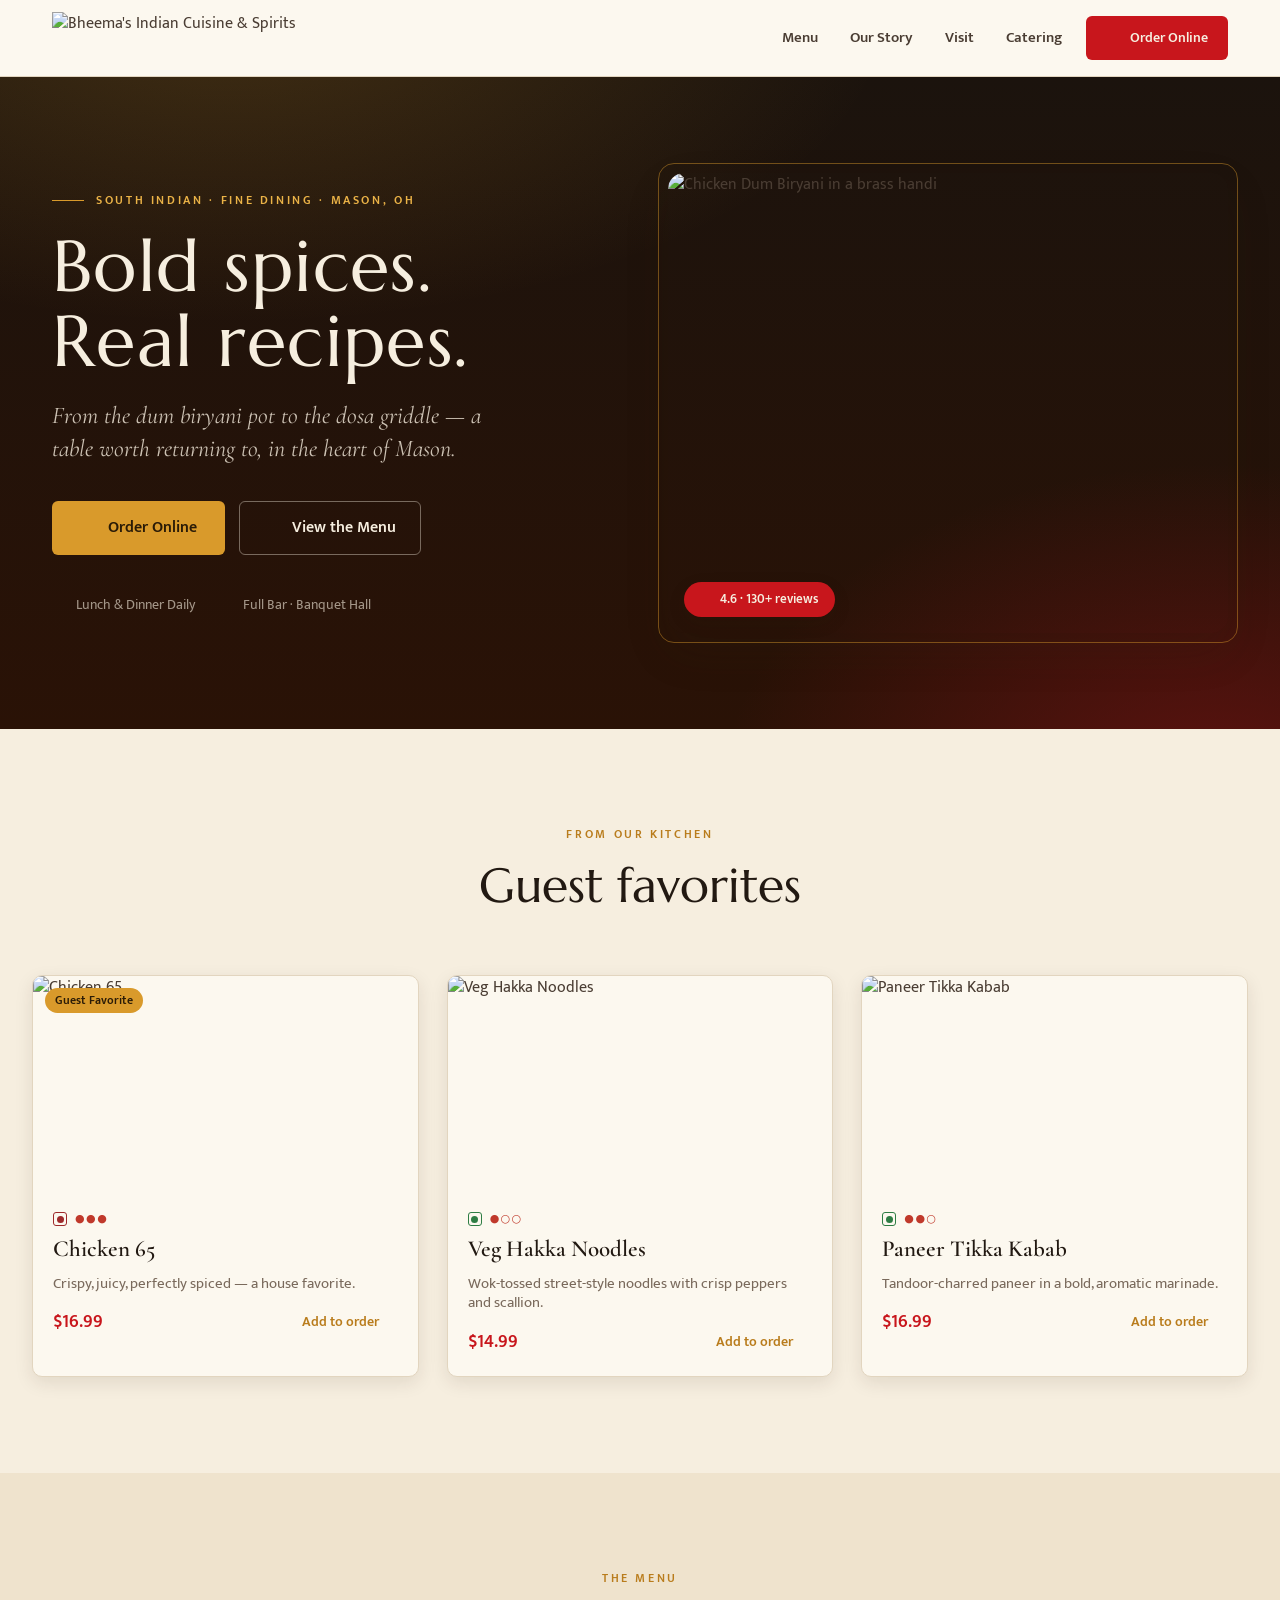
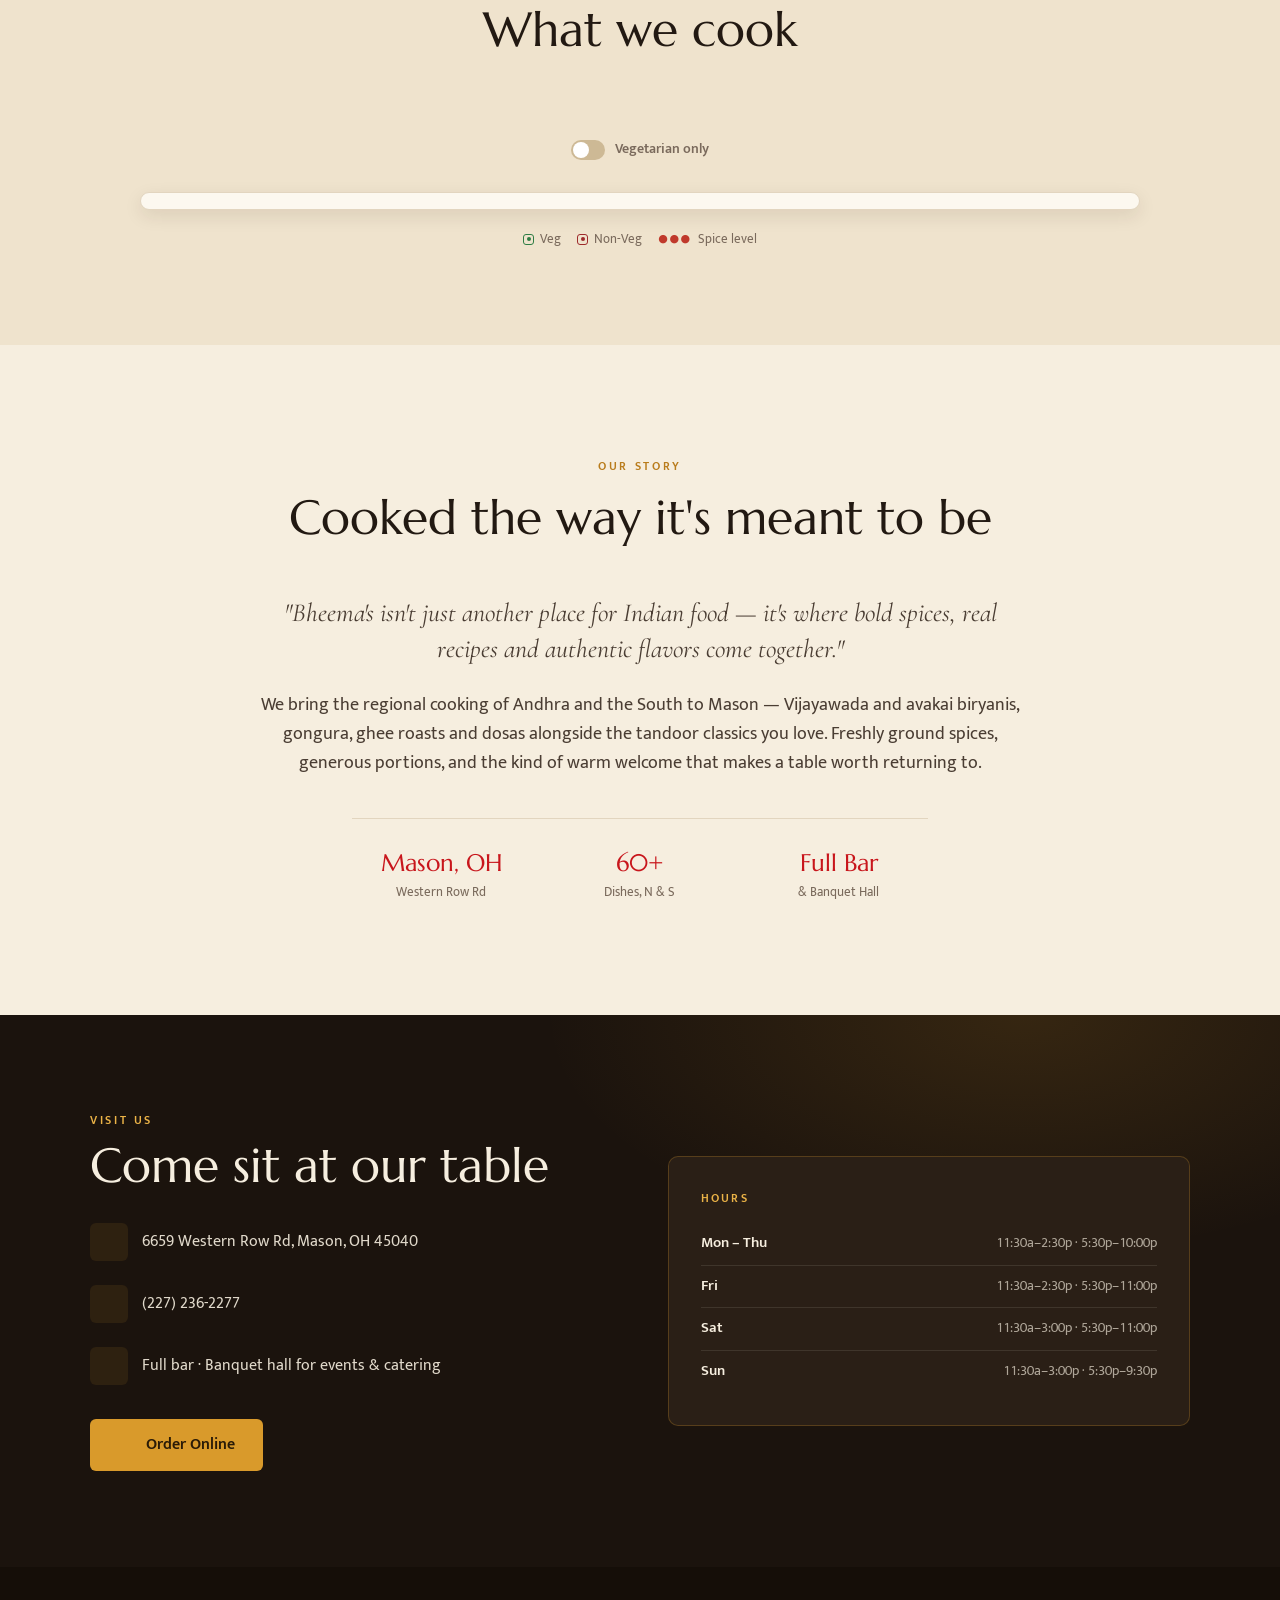
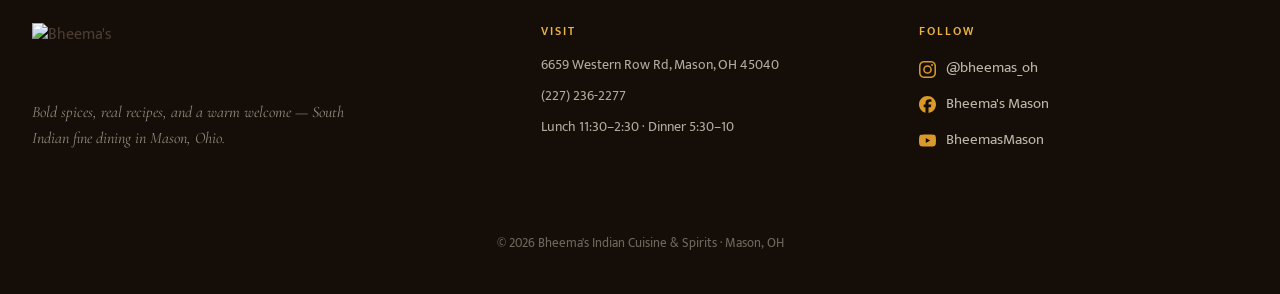
==== commit 4167288d: "Enhance menu rendering and structure in index.html and app.js; integrate Kora for dynamic menu displ" ====
--- a/index.html
+++ b/index.html
@@ -1,274 +1,229 @@
-<!doctype html>
+<!DOCTYPE html>
+
 <html lang="en">
-
 <head>
-  <meta charset="utf-8">
-  <meta name="viewport" content="width=device-width, initial-scale=1">
-  <title>Bheema's Indian Cuisine &amp; Spirits — Mason, OH</title>
-  <meta name="description"
-    content="Bold spices, real recipes, authentic South Indian fine dining in Mason, Ohio. Biryanis, dosas, tandoor, full bar & banquet hall.">
-  <!-- Open Graph -->
-  <meta property="og:title" content="Bheema's Indian Cuisine &amp; Spirits — Mason, OH">
-  <meta property="og:description"
-    content="Bold spices, real recipes, authentic South Indian fine dining in Mason, Ohio. Biryanis, dosas, tandoor, full bar & banquet hall.">
-  <meta property="og:type" content="website">
-  <meta property="og:image"
-    content="https://quseprdus1.blob.core.windows.net/kora-business-images/user-media/6033581f-55da-43a4-ac25-3bdf9e3a868e/de8c94d8-887e-4625-825f-ec262dbc28df/1780063688_hfxmhg.jpg">
-  <meta property="og:url" content="https://bheemas-indian-cuisine-spirits-staging.askkoraai.com">
-  <!-- Favicon -->
-  <link rel="icon"
-    href="https://quseprdus1.blob.core.windows.net/kora-business-images/user-media/6033581f-55da-43a4-ac25-3bdf9e3a868e/de8c94d8-887e-4625-825f-ec262dbc28df/1780063528_uo3m26.png">
-  <link rel="shortcut icon"
-    href="https://quseprdus1.blob.core.windows.net/kora-business-images/user-media/6033581f-55da-43a4-ac25-3bdf9e3a868e/de8c94d8-887e-4625-825f-ec262dbc28df/1780063528_uo3m26.png">
-  <link rel="apple-touch-icon"
-    href="https://quseprdus1.blob.core.windows.net/kora-business-images/user-media/6033581f-55da-43a4-ac25-3bdf9e3a868e/de8c94d8-887e-4625-825f-ec262dbc28df/1780063528_uo3m26.png">
-  <!-- Canonical -->
-  <link rel="canonical" href="https://bheemas-indian-cuisine-spirits-staging.askkoraai.com">
-  <!-- Hero image preload -->
-  <link rel="preload" as="image" fetchpriority="high"
-    href="https://quseprdus1.blob.core.windows.net/kora-business-images/user-media/6033581f-55da-43a4-ac25-3bdf9e3a868e/de8c94d8-887e-4625-825f-ec262dbc28df/1780063688_hfxmhg.jpg">
-  <!-- JSON-LD Structured Data -->
-  <script type="application/ld+json">
-  {
-    "@context": "https://schema.org",
-    "@type": "Restaurant",
-    "name": "Bheema's Indian Cuisine & Spirits",
-    "description": "Authentic South Indian fine dining in Mason, OH — biryanis, dosas, tandoor specialties, full bar, and banquet hall.",
-    "address": {
-      "@type": "PostalAddress",
-      "streetAddress": "6659 Western Row Rd",
-      "addressLocality": "Mason",
-      "addressRegion": "OH",
-      "postalCode": "45040",
-      "addressCountry": "USA"
-    },
-    "telephone": "+1 227-236-2277",
-    "openingHours": [
-      "Mo-Th 11:30-14:30",
-      "Mo-Th 17:30-22:00",
-      "Fr 11:30-14:30",
-      "Fr 17:30-23:00",
-      "Sa 11:30-15:00",
-      "Sa 17:30-23:00",
-      "Su 11:30-15:00",
-      "Su 17:30-21:30"
-    ],
-    "image": "https://quseprdus1.blob.core.windows.net/kora-business-images/user-media/6033581f-55da-43a4-ac25-3bdf9e3a868e/de8c94d8-887e-4625-825f-ec262dbc28df/1780063528_uo3m26.png",
-    "servesCuisine": "Indian",
-    "priceRange": "$$",
-    "url": "https://bheemas-indian-cuisine-spirits-staging.askkoraai.com",
-    "hasMenu": "https://www.bheemasoh.com/#menu"
-  }
-  </script>
-  <!-- Google Fonts -->
-  <link rel="preconnect" href="https://fonts.googleapis.com">
-  <link rel="preconnect" href="https://fonts.gstatic.com" crossorigin>
-  <link rel="preload" as="style"
-    href="https://fonts.googleapis.com/css2?family=Marcellus&amp;family=Cormorant+Garamond:ital,wght@0,400;0,500;0,600;0,700;1,400;1,500&amp;family=Mukta:wght@300;400;500;600;700&amp;display=swap"
-    onload="this.onload=null;this.rel='stylesheet'">
-  <noscript>
-    <link rel="stylesheet"
-      href="https://fonts.googleapis.com/css2?family=Marcellus&amp;family=Cormorant+Garamond:ital,wght@0,400;0,500;0,600;0,700;1,400;1,500&amp;family=Mukta:wght@300;400;500;600;700&amp;display=swap">
-  </noscript>
-  <link rel="stylesheet" href="assets/styles.css">
-  <noscript>
-    <style>
-      .reveal {
-        opacity: 1 !important;
-        transform: none !important;
-      }
-    </style>
-  </noscript>
+<meta charset="utf-8"/>
+<meta content="width=device-width, initial-scale=1" name="viewport"/>
+<title>Bheema's Indian Cuisine &amp; Spirits — Mason, OH</title>
+<meta content="Bold spices, real recipes, authentic South Indian fine dining in Mason, Ohio. Biryanis, dosas, tandoor, full bar &amp; banquet hall." name="description"/>
+<!-- Open Graph -->
+<meta content="Bheema's Indian Cuisine &amp; Spirits — Mason, OH" property="og:title"/>
+<meta content="Bold spices, real recipes, authentic South Indian fine dining in Mason, Ohio. Biryanis, dosas, tandoor, full bar &amp; banquet hall." property="og:description"/>
+<meta content="website" property="og:type"/>
+<meta content="https://quseprdus1.blob.core.windows.net/kora-business-images/user-media/6033581f-55da-43a4-ac25-3bdf9e3a868e/de8c94d8-887e-4625-825f-ec262dbc28df/1780063688_hfxmhg.jpg" property="og:image"/>
+<meta content="https://bheemas-indian-cuisine-spirits-staging.askkoraai.com" property="og:url"/>
+<!-- Favicon -->
+<link href="https://quseprdus1.blob.core.windows.net/kora-business-images/user-media/6033581f-55da-43a4-ac25-3bdf9e3a868e/de8c94d8-887e-4625-825f-ec262dbc28df/1780063528_uo3m26.png" rel="icon"/>
+<link href="https://quseprdus1.blob.core.windows.net/kora-business-images/user-media/6033581f-55da-43a4-ac25-3bdf9e3a868e/de8c94d8-887e-4625-825f-ec262dbc28df/1780063528_uo3m26.png" rel="shortcut icon"/>
+<link href="https://quseprdus1.blob.core.windows.net/kora-business-images/user-media/6033581f-55da-43a4-ac25-3bdf9e3a868e/de8c94d8-887e-4625-825f-ec262dbc28df/1780063528_uo3m26.png" rel="apple-touch-icon"/>
+<!-- Canonical -->
+<link href="https://bheemas-indian-cuisine-spirits-staging.askkoraai.com" rel="canonical"/>
+<!-- Hero image preload -->
+<link as="image" fetchpriority="high" href="https://quseprdus1.blob.core.windows.net/kora-business-images/user-media/6033581f-55da-43a4-ac25-3bdf9e3a868e/de8c94d8-887e-4625-825f-ec262dbc28df/1780063688_hfxmhg.jpg" rel="preload"/>
+<!-- JSON-LD Structured Data -->
+<script type="application/ld+json">{
+  "@context": "https://schema.org",
+  "@type": "Restaurant",
+  "@id": "https://www.bheemasoh.com/#restaurant",
+  "name": "Bheema's Indian Cuisine & Spirits",
+  "description": "Authentic South Indian fine dining in Mason, OH — biryanis, dosas, tandoor specialties, full bar, and banquet hall.",
+  "address": {
+    "@type": "PostalAddress",
+    "streetAddress": "6659 Western Row Rd",
+    "addressLocality": "Mason",
+    "addressRegion": "OH",
+    "postalCode": "45040",
+    "addressCountry": "USA"
+  },
+  "telephone": "+1 227-236-2277",
+  "openingHours": [
+    "Mo-Th 11:30-14:30",
+    "Mo-Th 17:30-22:00",
+    "Fr 11:30-14:30",
+    "Fr 17:30-23:00",
+    "Sa 11:30-15:00",
+    "Sa 17:30-23:00",
+    "Su 11:30-15:00",
+    "Su 17:30-21:30"
+  ],
+  "image": "https://quseprdus1.blob.core.windows.net/kora-business-images/user-media/6033581f-55da-43a4-ac25-3bdf9e3a868e/de8c94d8-887e-4625-825f-ec262dbc28df/1780063528_uo3m26.png",
+  "servesCuisine": "Indian",
+  "priceRange": "$$",
+  "url": "https://bheemas-indian-cuisine-spirits-staging.askkoraai.com",
+  "hasMenu": "https://www.bheemasoh.com/#menu"
+}</script>
+<!-- Google Fonts -->
+<link href="https://fonts.googleapis.com" rel="preconnect"/>
+<link crossorigin="" href="https://fonts.gstatic.com" rel="preconnect"/>
+<link as="style" href="https://fonts.googleapis.com/css2?family=Marcellus&amp;family=Cormorant+Garamond:ital,wght@0,400;0,500;0,600;0,700;1,400;1,500&amp;family=Mukta:wght@300;400;500;600;700&amp;display=swap" onload="this.onload=null;this.rel='stylesheet'" rel="preload"/>
+<noscript>
+<link href="https://fonts.googleapis.com/css2?family=Marcellus&amp;family=Cormorant+Garamond:ital,wght@0,400;0,500;0,600;0,700;1,400;1,500&amp;family=Mukta:wght@300;400;500;600;700&amp;display=swap" rel="stylesheet"/>
+</noscript>
+<link href="assets/styles.css" rel="stylesheet"/>
 </head>
-
 <body class="font-sans text-ink-2">
-
-  <!-- ===== NAV ===== -->
-  <header id="nav" class="sticky top-0 z-50 bg-surface border-b border-line transition-shadow">
-    <nav class="max-w-shell mx-auto px-6 md:px-8 py-3 flex items-center gap-6">
-      <a href="#top" class="shrink-0"><img
-          src="https://quseprdus1.blob.core.windows.net/kora-business-images/user-media/6033581f-55da-43a4-ac25-3bdf9e3a868e/de8c94d8-887e-4625-825f-ec262dbc28df/1780063528_uo3m26.png"
-          alt="Bheema's Indian Cuisine &amp; Spirits" class="h-12 md:h-[52px] w-auto block"></a>
-      <div class="flex-1"></div>
-      <div class="hidden md:flex gap-8 items-center" id="navlinks"></div>
-      <a href="tel:+12272362277"
-        class="hidden sm:flex items-center gap-2 bg-garnet hover:bg-garnet-soft text-parchment font-semibold text-sm px-5 py-3 rounded-md transition-colors whitespace-nowrap">
-        <i data-lucide="phone" class="w-4 h-4"></i> Order Online
+<!-- ===== NAV ===== -->
+<header class="sticky top-0 z-50 bg-surface border-b border-line transition-shadow" id="nav">
+<nav class="max-w-shell mx-auto px-6 md:px-8 py-3 flex items-center gap-6">
+<a class="shrink-0" href="#top"><img alt="Bheema's Indian Cuisine &amp; Spirits" class="h-12 md:h-[52px] w-auto block" src="https://quseprdus1.blob.core.windows.net/kora-business-images/user-media/6033581f-55da-43a4-ac25-3bdf9e3a868e/de8c94d8-887e-4625-825f-ec262dbc28df/1780063528_uo3m26.png"/></a>
+<div class="flex-1"></div>
+<div class="hidden md:flex gap-8 items-center" id="navlinks"></div>
+<a class="hidden sm:flex items-center gap-2 bg-garnet hover:bg-garnet-soft text-parchment font-semibold text-sm px-5 py-3 rounded-md transition-colors whitespace-nowrap" href="tel:+12272362277">
+<i class="w-4 h-4" data-lucide="phone"></i> Order Online
       </a>
-      <button id="hamburger" class="md:hidden p-2 text-ink" aria-label="Menu"><i data-lucide="menu"
-          class="w-6 h-6"></i></button>
-    </nav>
-    <!-- mobile menu -->
-    <div id="mobilemenu" class="md:hidden hidden border-t border-line bg-surface px-6 py-4 flex-col gap-1"></div>
-  </header>
-
-  <!-- ===== HERO ===== -->
-  <section id="top" class="relative overflow-hidden candlelit">
-    <div
-      class="relative max-w-shell mx-auto px-6 md:px-8 py-16 md:py-24 grid md:grid-cols-2 gap-10 md:gap-14 items-center">
-      <div class="reveal">
-        <div class="flex items-center gap-3 mb-5">
-          <span class="w-8 h-px bg-saffron"></span>
-          <span class="font-sans font-semibold text-[12px] tracking-[0.22em] text-saffron-bright">SOUTH INDIAN · FINE
+<button aria-label="Menu" class="md:hidden p-2 text-ink" id="hamburger"><i class="w-6 h-6" data-lucide="menu"></i></button>
+</nav>
+<!-- mobile menu -->
+<div class="md:hidden hidden border-t border-line bg-surface px-6 py-4 flex-col gap-1" id="mobilemenu"></div>
+</header>
+<!-- ===== HERO ===== -->
+<section class="relative overflow-hidden candlelit" id="top">
+<div class="relative max-w-shell mx-auto px-6 md:px-8 py-16 md:py-24 grid md:grid-cols-2 gap-10 md:gap-14 items-center">
+<div class="reveal">
+<div class="flex items-center gap-3 mb-5">
+<span class="w-8 h-px bg-saffron"></span>
+<span class="font-sans font-semibold text-[12px] tracking-[0.22em] text-saffron-bright">SOUTH INDIAN · FINE
             DINING · MASON, OH</span>
+</div>
+<h1 class="font-display text-parchment leading-[1.04] tracking-[0.02em] text-5xl md:text-7xl">Bold
+          spices.<br/>Real recipes.</h1>
+<p class="font-serif italic text-parchment/80 text-xl md:text-2xl mt-5 max-w-md leading-snug">From the dum
+          biryani pot to the dosa griddle — a table worth returning to, in the heart of Mason.</p>
+<div class="flex flex-wrap gap-3.5 mt-9">
+<a class="flex items-center gap-2.5 bg-saffron hover:bg-saffron-bright text-[#2A1B07] font-semibold text-base px-7 py-3.5 rounded-md transition-colors whitespace-nowrap" href="tel:+12272362277">
+<i class="w-[18px] h-[18px]" data-lucide="phone"></i> Order Online
+          </a>
+<a class="flex items-center gap-2.5 border-[1.5px] border-parchment/40 hover:border-parchment text-parchment font-semibold text-base px-6 py-3.5 rounded-md transition-colors whitespace-nowrap" href="#menu">
+<i class="w-[18px] h-[18px]" data-lucide="utensils-crossed"></i> View the Menu
+          </a>
+</div>
+<div class="flex flex-wrap gap-6 mt-10 text-parchment/60 text-sm">
+<span class="flex items-center gap-2"><i class="w-4 h-4 text-saffron" data-lucide="clock"></i> Lunch &amp;
+            Dinner Daily</span>
+<span class="flex items-center gap-2"><i class="w-4 h-4 text-saffron" data-lucide="wine"></i> Full Bar ·
+            Banquet Hall</span>
+</div>
+</div>
+<div class="relative reveal">
+<div class="absolute -inset-2.5 border border-saffron/45 rounded-2xl pointer-events-none"></div>
+<div class="zoom rounded-2xl shadow-lift">
+<img alt="Chicken Dum Biryani in a brass handi" class="w-full h-[360px] md:h-[460px] object-cover block" src="https://quseprdus1.blob.core.windows.net/kora-business-images/user-media/6033581f-55da-43a4-ac25-3bdf9e3a868e/de8c94d8-887e-4625-825f-ec262dbc28df/1780063688_hfxmhg.jpg"/>
+</div>
+<div class="absolute bottom-4 left-4 bg-garnet text-parchment px-4 py-2 rounded-full text-[13px] font-semibold shadow-soft flex items-center gap-1.5 whitespace-nowrap">
+<i class="w-3.5 h-3.5 text-saffron-bright" data-lucide="star"></i> 4.6 · 130+ reviews
         </div>
-        <h1 class="font-display text-parchment leading-[1.04] tracking-[0.02em] text-5xl md:text-7xl">Bold
-          spices.<br>Real recipes.</h1>
-        <p class="font-serif italic text-parchment/80 text-xl md:text-2xl mt-5 max-w-md leading-snug">From the dum
-          biryani pot to the dosa griddle — a table worth returning to, in the heart of Mason.</p>
-        <div class="flex flex-wrap gap-3.5 mt-9">
-          <a href="tel:+12272362277"
-            class="flex items-center gap-2.5 bg-saffron hover:bg-saffron-bright text-[#2A1B07] font-semibold text-base px-7 py-3.5 rounded-md transition-colors whitespace-nowrap">
-            <i data-lucide="phone" class="w-[18px] h-[18px]"></i> Order Online
-          </a>
-          <a href="#menu"
-            class="flex items-center gap-2.5 border-[1.5px] border-parchment/40 hover:border-parchment text-parchment font-semibold text-base px-6 py-3.5 rounded-md transition-colors whitespace-nowrap">
-            <i data-lucide="utensils-crossed" class="w-[18px] h-[18px]"></i> View the Menu
-          </a>
-        </div>
-        <div class="flex flex-wrap gap-6 mt-10 text-parchment/60 text-sm">
-          <span class="flex items-center gap-2"><i data-lucide="clock" class="w-4 h-4 text-saffron"></i> Lunch &amp;
-            Dinner Daily</span>
-          <span class="flex items-center gap-2"><i data-lucide="wine" class="w-4 h-4 text-saffron"></i> Full Bar ·
-            Banquet Hall</span>
-        </div>
-      </div>
-      <div class="relative reveal">
-        <div class="absolute -inset-2.5 border border-saffron/45 rounded-2xl pointer-events-none"></div>
-        <div class="zoom rounded-2xl shadow-lift">
-          <img
-            src="https://quseprdus1.blob.core.windows.net/kora-business-images/user-media/6033581f-55da-43a4-ac25-3bdf9e3a868e/de8c94d8-887e-4625-825f-ec262dbc28df/1780063688_hfxmhg.jpg"
-            alt="Chicken Dum Biryani in a brass handi" class="w-full h-[360px] md:h-[460px] object-cover block">
-        </div>
-        <div
-          class="absolute bottom-4 left-4 bg-garnet text-parchment px-4 py-2 rounded-full text-[13px] font-semibold shadow-soft flex items-center gap-1.5 whitespace-nowrap">
-          <i data-lucide="star" class="w-3.5 h-3.5 text-saffron-bright"></i> 4.6 · 130+ reviews
-        </div>
-      </div>
-    </div>
-  </section>
-
-  <!-- ===== FAVORITES ===== -->
-  <section class="bg-parchment py-20 md:py-24 px-6 md:px-8">
-    <div class="max-w-shell mx-auto">
-      <div class="text-center reveal" data-head data-eyebrow="From Our Kitchen" data-title="Guest favorites"></div>
-      <div id="favorites" class="grid sm:grid-cols-2 lg:grid-cols-3 gap-7 mt-11"></div>
-    </div>
-  </section>
-
-  <!-- ===== MENU ===== -->
-  <section id="menu" class="bg-parchment-2 py-20 md:py-24 px-6 md:px-8">
-    <div class="max-w-[1000px] mx-auto">
-      <div class="text-center reveal" data-head data-eyebrow="The Menu" data-title="What we cook"></div>
-      <div class="mt-10 -mx-2 px-2 overflow-x-auto">
-        <div id="tabs"
-          class="flex flex-nowrap sm:flex-wrap items-center justify-start sm:justify-center gap-2.5 min-w-min pb-1">
-        </div>
-      </div>
-      <div class="flex justify-center mt-5">
-        <button id="vegtoggle" class="flex items-center gap-2.5 text-[13.5px] font-semibold text-ink-3"
-          aria-pressed="false">
-          <span class="track w-[34px] h-5 rounded-full bg-line-strong relative transition-colors">
-            <span class="knob absolute top-0.5 left-0.5 w-4 h-4 rounded-full bg-white transition-all"></span>
-          </span>
+</div>
+</div>
+</section>
+<!-- ===== FAVORITES ===== -->
+<section class="bg-parchment py-20 md:py-24 px-6 md:px-8">
+<div class="max-w-shell mx-auto">
+<div class="text-center reveal" data-eyebrow="From Our Kitchen" data-head="" data-title="Guest favorites"></div>
+<div class="grid sm:grid-cols-2 lg:grid-cols-3 gap-7 mt-11" id="favorites"></div>
+</div>
+</section>
+<!-- ===== MENU ===== -->
+<section class="bg-parchment-2 py-20 md:py-24 px-6 md:px-8" id="menu">
+<div class="max-w-[1000px] mx-auto">
+<div class="text-center reveal" data-eyebrow="The Menu" data-head="" data-title="What we cook"></div>
+<div class="mt-10 -mx-2 px-2 overflow-x-auto">
+<div class="flex flex-nowrap sm:flex-wrap items-center justify-start sm:justify-center gap-2.5 min-w-min pb-1" id="tabs">
+</div>
+</div>
+<div class="flex justify-center mt-5">
+<button aria-pressed="false" class="flex items-center gap-2.5 text-[13.5px] font-semibold text-ink-3" id="vegtoggle">
+<span class="track w-[34px] h-5 rounded-full bg-line-strong relative transition-colors">
+<span class="knob absolute top-0.5 left-0.5 w-4 h-4 rounded-full bg-white transition-all"></span>
+</span>
           Vegetarian only
         </button>
-      </div>
-      <div id="menulist" class="bg-surface border border-line rounded-brand shadow-soft mt-8 px-6 md:px-8 py-2"></div>
-      <p class="text-center text-[13px] text-ink-3 mt-5 flex items-center justify-center gap-4 flex-wrap">
-        <span class="flex items-center gap-1.5"><span class="dot veg" style="width:11px;height:11px"></span> Veg</span>
-        <span class="flex items-center gap-1.5"><span class="dot nonveg" style="width:11px;height:11px"></span>
+</div>
+<div class="bg-surface border border-line rounded-brand shadow-soft mt-8 px-6 md:px-8 py-2" id="menulist">
+<!-- kora:data:menu layout="tabs" -->
+<!-- /kora:data:menu -->
+</div>
+<p class="text-center text-[13px] text-ink-3 mt-5 flex items-center justify-center gap-4 flex-wrap">
+<span class="flex items-center gap-1.5"><span class="dot veg" style="width:11px;height:11px"></span> Veg</span>
+<span class="flex items-center gap-1.5"><span class="dot nonveg" style="width:11px;height:11px"></span>
           Non-Veg</span>
-        <span class="flex items-center gap-1.5"><span class="heat">●●●</span> Spice level</span>
-      </p>
-    </div>
-  </section>
-
-  <!-- ===== STORY ===== -->
-  <section id="story" class="bg-parchment py-20 md:py-28 px-6 md:px-8">
-    <div class="max-w-3xl mx-auto text-center reveal">
-      <div class="font-sans font-semibold text-[12px] tracking-[0.22em] uppercase text-saffron-deep">Our Story</div>
-      <h2 class="font-display text-ink text-4xl md:text-5xl mt-3 leading-tight">Cooked the way it's meant to be</h2>
-      <div class="flex justify-center mt-5"><img
-          src="https://quseprdus1.blob.core.windows.net/kora-business-images/user-media/6033581f-55da-43a4-ac25-3bdf9e3a868e/de8c94d8-887e-4625-825f-ec262dbc28df/1780063756_rj7ess.png"
-          alt="" class="w-52"></div>
-      <p class="font-serif italic text-ink-2 text-2xl md:text-[26px] mt-7 leading-snug">"Bheema's isn't just another
+<span class="flex items-center gap-1.5"><span class="heat">●●●</span> Spice level</span>
+</p>
+</div>
+</section>
+<!-- ===== STORY ===== -->
+<section class="bg-parchment py-20 md:py-28 px-6 md:px-8" id="story">
+<div class="max-w-3xl mx-auto text-center reveal">
+<div class="font-sans font-semibold text-[12px] tracking-[0.22em] uppercase text-saffron-deep">Our Story</div>
+<h2 class="font-display text-ink text-4xl md:text-5xl mt-3 leading-tight">Cooked the way it's meant to be</h2>
+<div class="flex justify-center mt-5"><img alt="" class="w-52" src="https://quseprdus1.blob.core.windows.net/kora-business-images/user-media/6033581f-55da-43a4-ac25-3bdf9e3a868e/de8c94d8-887e-4625-825f-ec262dbc28df/1780063756_rj7ess.png"/></div>
+<p class="font-serif italic text-ink-2 text-2xl md:text-[26px] mt-7 leading-snug">"Bheema's isn't just another
         place for Indian food — it's where bold spices, real recipes and authentic flavors come together."</p>
-      <p class="font-sans text-ink-2 text-base md:text-lg mt-6 leading-relaxed">We bring the regional cooking of Andhra
+<p class="font-sans text-ink-2 text-base md:text-lg mt-6 leading-relaxed">We bring the regional cooking of Andhra
         and the South to Mason — Vijayawada and avakai biryanis, gongura, ghee roasts and dosas alongside the tandoor
         classics you love. Freshly ground spices, generous portions, and the kind of warm welcome that makes a table
         worth returning to.</p>
-      <div class="grid grid-cols-3 gap-5 mt-10 border-t border-line pt-7 max-w-xl mx-auto">
-        <div>
-          <div class="font-display text-garnet text-2xl">Mason, OH</div>
-          <div class="text-ink-3 text-[13px] mt-1">Western Row Rd</div>
+<div class="grid grid-cols-3 gap-5 mt-10 border-t border-line pt-7 max-w-xl mx-auto">
+<div>
+<div class="font-display text-garnet text-2xl">Mason, OH</div>
+<div class="text-ink-3 text-[13px] mt-1">Western Row Rd</div>
+</div>
+<div>
+<div class="font-display text-garnet text-2xl">60+</div>
+<div class="text-ink-3 text-[13px] mt-1">Dishes, N &amp; S</div>
+</div>
+<div>
+<div class="font-display text-garnet text-2xl">Full Bar</div>
+<div class="text-ink-3 text-[13px] mt-1">&amp; Banquet Hall</div>
+</div>
+</div>
+</div>
+</section>
+<!-- ===== VISIT ===== -->
+<section class="relative overflow-hidden bg-surface-ink py-20 md:py-24 px-6 md:px-8" id="visit">
+<div class="absolute inset-0 glow-saffron"></div>
+<div class="relative max-w-[1100px] mx-auto grid md:grid-cols-2 gap-10 md:gap-14 items-center">
+<div class="reveal">
+<div class="font-sans font-semibold text-[12px] tracking-[0.22em] uppercase text-saffron-bright">Visit Us</div>
+<h2 class="font-display text-parchment text-4xl md:text-5xl mt-3 mb-6">Come sit at our table</h2>
+<div class="space-y-1" id="contact"></div>
+<a class="mt-6 inline-flex items-center gap-2.5 bg-saffron hover:bg-saffron-bright text-[#2A1B07] font-semibold px-7 py-3.5 rounded-md transition-colors whitespace-nowrap" href="tel:+12272362277">
+<i class="w-[18px] h-[18px]" data-lucide="phone"></i> Order Online
+        </a>
+</div>
+<div class="bg-surface-ink-2 border border-saffron/25 rounded-brand p-7 md:p-8 reveal">
+<div class="font-sans font-semibold text-[12px] tracking-[0.18em] uppercase text-saffron-bright mb-4">Hours
         </div>
-        <div>
-          <div class="font-display text-garnet text-2xl">60+</div>
-          <div class="text-ink-3 text-[13px] mt-1">Dishes, N &amp; S</div>
-        </div>
-        <div>
-          <div class="font-display text-garnet text-2xl">Full Bar</div>
-          <div class="text-ink-3 text-[13px] mt-1">&amp; Banquet Hall</div>
-        </div>
+<div id="hours"></div>
+</div>
+</div>
+</section>
+<!-- ===== FOOTER ===== -->
+<footer class="bg-[#150E08] pt-14 pb-10 px-6 md:px-8">
+<div class="max-w-shell mx-auto">
+<div class="grid md:grid-cols-[1.4fr_1fr_1fr] gap-10 md:gap-12">
+<div>
+<img alt="Bheema's" class="h-14 w-auto" src="https://quseprdus1.blob.core.windows.net/kora-business-images/user-media/6033581f-55da-43a4-ac25-3bdf9e3a868e/de8c94d8-887e-4625-825f-ec262dbc28df/1780063539_h341r0.png"/>
+<p class="font-serif italic text-parchment/55 text-base mt-5 max-w-xs leading-relaxed">Bold spices, real
+            recipes, and a warm welcome — South Indian fine dining in Mason, Ohio.</p>
+</div>
+<div>
+<div class="font-sans font-semibold text-[11.5px] tracking-[0.18em] uppercase text-saffron-bright mb-3.5">
+            Visit</div>
+<div class="text-parchment/70 text-sm space-y-2 leading-relaxed" id="footvisit"></div>
+</div>
+<div>
+<div class="font-sans font-semibold text-[11.5px] tracking-[0.18em] uppercase text-saffron-bright mb-3.5">
+            Follow</div>
+<div class="space-y-1.5" id="socials"></div>
+</div>
+</div>
+<div class="flex justify-center my-10"><img alt="" class="w-52 opacity-80" src="https://quseprdus1.blob.core.windows.net/kora-business-images/user-media/6033581f-55da-43a4-ac25-3bdf9e3a868e/de8c94d8-887e-4625-825f-ec262dbc28df/1780063756_rj7ess.png"/></div>
+<div class="text-center text-parchment/40 text-[12.5px]">© 2026 Bheema's Indian Cuisine &amp; Spirits · Mason, OH
       </div>
-    </div>
-  </section>
-
-  <!-- ===== VISIT ===== -->
-  <section id="visit" class="relative overflow-hidden bg-surface-ink py-20 md:py-24 px-6 md:px-8">
-    <div class="absolute inset-0 glow-saffron"></div>
-    <div class="relative max-w-[1100px] mx-auto grid md:grid-cols-2 gap-10 md:gap-14 items-center">
-      <div class="reveal">
-        <div class="font-sans font-semibold text-[12px] tracking-[0.22em] uppercase text-saffron-bright">Visit Us</div>
-        <h2 class="font-display text-parchment text-4xl md:text-5xl mt-3 mb-6">Come sit at our table</h2>
-        <div id="contact" class="space-y-1"></div>
-        <a href="tel:+12272362277"
-          class="mt-6 inline-flex items-center gap-2.5 bg-saffron hover:bg-saffron-bright text-[#2A1B07] font-semibold px-7 py-3.5 rounded-md transition-colors whitespace-nowrap">
-          <i data-lucide="phone" class="w-[18px] h-[18px]"></i> Order Online
-        </a>
-      </div>
-      <div class="bg-surface-ink-2 border border-saffron/25 rounded-brand p-7 md:p-8 reveal">
-        <div class="font-sans font-semibold text-[12px] tracking-[0.18em] uppercase text-saffron-bright mb-4">Hours
-        </div>
-        <div id="hours"></div>
-      </div>
-    </div>
-  </section>
-
-  <!-- ===== FOOTER ===== -->
-  <footer class="bg-[#150E08] pt-14 pb-10 px-6 md:px-8">
-    <div class="max-w-shell mx-auto">
-      <div class="grid md:grid-cols-[1.4fr_1fr_1fr] gap-10 md:gap-12">
-        <div>
-          <img
-            src="https://quseprdus1.blob.core.windows.net/kora-business-images/user-media/6033581f-55da-43a4-ac25-3bdf9e3a868e/de8c94d8-887e-4625-825f-ec262dbc28df/1780063539_h341r0.png"
-            alt="Bheema's" class="h-14 w-auto">
-          <p class="font-serif italic text-parchment/55 text-base mt-5 max-w-xs leading-relaxed">Bold spices, real
-            recipes, and a warm welcome — South Indian fine dining in Mason, Ohio.</p>
-        </div>
-        <div>
-          <div class="font-sans font-semibold text-[11.5px] tracking-[0.18em] uppercase text-saffron-bright mb-3.5">
-            Visit</div>
-          <div class="text-parchment/70 text-sm space-y-2 leading-relaxed" id="footvisit"></div>
-        </div>
-        <div>
-          <div class="font-sans font-semibold text-[11.5px] tracking-[0.18em] uppercase text-saffron-bright mb-3.5">
-            Follow</div>
-          <div id="socials" class="space-y-1.5"></div>
-        </div>
-      </div>
-      <div class="flex justify-center my-10"><img
-          src="https://quseprdus1.blob.core.windows.net/kora-business-images/user-media/6033581f-55da-43a4-ac25-3bdf9e3a868e/de8c94d8-887e-4625-825f-ec262dbc28df/1780063756_rj7ess.png"
-          alt="" class="w-52 opacity-80"></div>
-      <div class="text-center text-parchment/40 text-[12.5px]">© 2026 Bheema's Indian Cuisine &amp; Spirits · Mason, OH
-      </div>
-    </div>
-  </footer>
-
-  <script src="js/menu-data.js"></script>
-  <script src="https://unpkg.com/lucide@latest"></script>
-  <script src="js/app.js"></script>
+</div>
+</footer>
+<script src="js/menu-data.js"></script>
+<script src="https://unpkg.com/lucide@latest"></script>
+<script src="js/app.js"></script>
 </body>
-
 </html>
--- a/assets/styles.css
+++ b/assets/styles.css
@@ -1,2 +1,2 @@
-/*! tailwindcss v4.3.0 | MIT License | https://tailwindcss.com */
-@layer properties{@supports (((-webkit-hyphens:none)) and (not (margin-trim:inline))) or ((-moz-orient:inline) and (not (color:rgb(from red r g b)))){*,:before,:after,::backdrop{--tw-rotate-x:initial;--tw-rotate-y:initial;--tw-rotate-z:initial;--tw-skew-x:initial;--tw-skew-y:initial;--tw-space-y-reverse:0;--tw-space-x-reverse:0;--tw-border-style:solid;--tw-leading:initial;--tw-font-weight:initial;--tw-tracking:initial;--tw-ordinal:initial;--tw-slashed-zero:initial;--tw-numeric-figure:initial;--tw-numeric-spacing:initial;--tw-numeric-fraction:initial;--tw-shadow:0 0 #0000;--tw-shadow-color:initial;--tw-shadow-alpha:100%;--tw-inset-shadow:0 0 #0000;--tw-inset-shadow-color:initial;--tw-inset-shadow-alpha:100%;--tw-ring-color:initial;--tw-ring-shadow:0 0 #0000;--tw-inset-ring-color:initial;--tw-inset-ring-shadow:0 0 #0000;--tw-ring-inset:initial;--tw-ring-offset-width:0px;--tw-ring-offset-color:#fff;--tw-ring-offset-shadow:0 0 #0000;--tw-duration:initial;--tw-text-shadow-color:initial;--tw-text-shadow-alpha:100%;--tw-translate-x:0;--tw-translate-y:0;--tw-translate-z:0;--tw-scale-x:1;--tw-scale-y:1;--tw-scale-z:1}}}@layer theme{:root,:host{--font-sans:Mukta, system-ui, sans-serif;--font-serif:"Cormorant Garamond", Georgia, serif;--font-mono:ui-monospace, SFMono-Regular, Menlo, Monaco, Consolas, "Liberation Mono", "Courier New", monospace;--color-red-700:oklch(50.5% .213 27.518);--color-yellow-500:oklch(79.5% .184 86.047);--color-gray-50:oklch(98.5% .002 247.839);--color-gray-100:oklch(96.7% .003 264.542);--color-gray-200:oklch(92.8% .006 264.531);--color-gray-400:oklch(70.7% .022 261.325);--color-gray-500:oklch(55.1% .027 264.364);--color-gray-600:oklch(44.6% .03 256.802);--color-gray-700:oklch(37.3% .034 259.733);--color-gray-800:oklch(27.8% .033 256.848);--color-gray-900:oklch(21% .034 264.665);--color-black:#000;--color-white:#fff;--spacing:.25rem;--container-xs:20rem;--container-md:28rem;--container-xl:36rem;--container-3xl:48rem;--text-xs:.75rem;--text-xs--line-height:calc(1 / .75);--text-sm:.875rem;--text-sm--line-height:calc(1.25 / .875);--text-base:1rem;--text-base--line-height:calc(1.5 / 1);--text-lg:1.125rem;--text-lg--line-height:calc(1.75 / 1.125);--text-xl:1.25rem;--text-xl--line-height:calc(1.75 / 1.25);--text-2xl:1.5rem;--text-2xl--line-height:calc(2 / 1.5);--text-3xl:1.875rem;--text-3xl--line-height:calc(2.25 / 1.875);--text-4xl:2.25rem;--text-4xl--line-height:calc(2.5 / 2.25);--text-5xl:3rem;--text-5xl--line-height:1;--text-6xl:3.75rem;--text-6xl--line-height:1;--text-7xl:4.5rem;--text-7xl--line-height:1;--font-weight-semibold:600;--font-weight-bold:700;--leading-tight:1.25;--leading-snug:1.375;--leading-relaxed:1.625;--radius-md:.375rem;--radius-lg:.5rem;--radius-2xl:1rem;--default-transition-duration:.15s;--default-transition-timing-function:cubic-bezier(.4, 0, .2, 1);--default-font-family:var(--font-sans);--default-mono-font-family:var(--font-mono);--color-garnet:#c8161c;--color-garnet-soft:#a8141a;--color-saffron:#d99a2b;--color-saffron-bright:#ebb347;--color-saffron-deep:#b97c1c;--color-ink:#221912;--color-ink-2:#4a3d33;--color-ink-3:#7a6a5c;--color-parchment:#f6eedf;--color-parchment-2:#efe3cd;--color-surface:#fcf8ef;--color-surface-ink:#1b130d;--color-surface-ink-2:#2a1f16;--color-line:#e2d5bf;--color-line-strong:#cdb995;--font-display:Marcellus, Georgia, serif;--radius-brand:10px;--max-width-shell:1240px}}@layer base{*,:after,:before,::backdrop{box-sizing:border-box;border:0 solid;margin:0;padding:0}::file-selector-button{box-sizing:border-box;border:0 solid;margin:0;padding:0}html,:host{-webkit-text-size-adjust:100%;tab-size:4;line-height:1.5;font-family:var(--default-font-family,ui-sans-serif, system-ui, sans-serif, "Apple Color Emoji", "Segoe UI Emoji", "Segoe UI Symbol", "Noto Color Emoji");font-feature-settings:var(--default-font-feature-settings,normal);font-variation-settings:var(--default-font-variation-settings,normal);-webkit-tap-highlight-color:transparent}hr{height:0;color:inherit;border-top-width:1px}abbr:where([title]){-webkit-text-decoration:underline dotted;text-decoration:underline dotted}h1,h2,h3,h4,h5,h6{font-size:inherit;font-weight:inherit}a{color:inherit;-webkit-text-decoration:inherit;-webkit-text-decoration:inherit;-webkit-text-decoration:inherit;text-decoration:inherit}b,strong{font-weight:bolder}code,kbd,samp,pre{font-family:var(--default-mono-font-family,ui-monospace, SFMono-Regular, Menlo, Monaco, Consolas, "Liberation Mono", "Courier New", monospace);font-feature-settings:var(--default-mono-font-feature-settings,normal);font-variation-settings:var(--default-mono-font-variation-settings,normal);font-size:1em}small{font-size:80%}sub,sup{vertical-align:baseline;font-size:75%;line-height:0;position:relative}sub{bottom:-.25em}sup{top:-.5em}table{text-indent:0;border-color:inherit;border-collapse:collapse}:-moz-focusring{outline:auto}progress{vertical-align:baseline}summary{display:list-item}ol,ul,menu{list-style:none}img,svg,video,canvas,audio,iframe,embed,object{vertical-align:middle;display:block}img,video{max-width:100%;height:auto}button,input,select,optgroup,textarea{font:inherit;font-feature-settings:inherit;font-variation-settings:inherit;letter-spacing:inherit;color:inherit;opacity:1;background-color:#0000;border-radius:0}::file-selector-button{font:inherit;font-feature-settings:inherit;font-variation-settings:inherit;letter-spacing:inherit;color:inherit;opacity:1;background-color:#0000;border-radius:0}:where(select:is([multiple],[size])) optgroup{font-weight:bolder}:where(select:is([multiple],[size])) optgroup option{padding-inline-start:20px}::file-selector-button{margin-inline-end:4px}::placeholder{opacity:1}@supports (not ((-webkit-appearance:-apple-pay-button))) or (contain-intrinsic-size:1px){::placeholder{color:currentColor}@supports (color:color-mix(in lab, red, red)){::placeholder{color:color-mix(in oklab, currentcolor 50%, transparent)}}}textarea{resize:vertical}::-webkit-search-decoration{-webkit-appearance:none}::-webkit-date-and-time-value{min-height:1lh;text-align:inherit}::-webkit-datetime-edit{display:inline-flex}::-webkit-datetime-edit-fields-wrapper{padding:0}::-webkit-datetime-edit{padding-block:0}::-webkit-datetime-edit-year-field{padding-block:0}::-webkit-datetime-edit-month-field{padding-block:0}::-webkit-datetime-edit-day-field{padding-block:0}::-webkit-datetime-edit-hour-field{padding-block:0}::-webkit-datetime-edit-minute-field{padding-block:0}::-webkit-datetime-edit-second-field{padding-block:0}::-webkit-datetime-edit-millisecond-field{padding-block:0}::-webkit-datetime-edit-meridiem-field{padding-block:0}::-webkit-calendar-picker-indicator{line-height:1}:-moz-ui-invalid{box-shadow:none}button,input:where([type=button],[type=reset],[type=submit]){appearance:button}::file-selector-button{appearance:button}::-webkit-inner-spin-button{height:auto}::-webkit-outer-spin-button{height:auto}[hidden]:where(:not([hidden=until-found])){display:none!important}}@layer components;@layer utilities{.pointer-events-none{pointer-events:none}.absolute{position:absolute}.relative{position:relative}.static{position:static}.sticky{position:sticky}.-inset-2\.5{inset:calc(var(--spacing) * -2.5)}.inset-0{inset:calc(var(--spacing) * 0)}.-top-px{top:-1px}.top-0{top:calc(var(--spacing) * 0)}.top-0\.5{top:calc(var(--spacing) * .5)}.top-3{top:calc(var(--spacing) * 3)}.top-24{top:calc(var(--spacing) * 24)}.bottom-4{bottom:calc(var(--spacing) * 4)}.left-0\.5{left:calc(var(--spacing) * .5)}.left-3{left:calc(var(--spacing) * 3)}.left-4{left:calc(var(--spacing) * 4)}.z-10{z-index:10}.z-20{z-index:20}.z-50{z-index:50}.container{width:100%}@media (min-width:40rem){.container{max-width:40rem}}@media (min-width:48rem){.container{max-width:48rem}}@media (min-width:64rem){.container{max-width:64rem}}@media (min-width:80rem){.container{max-width:80rem}}@media (min-width:96rem){.container{max-width:96rem}}.-mx-2{margin-inline:calc(var(--spacing) * -2)}.mx-auto{margin-inline:auto}.my-10{margin-block:calc(var(--spacing) * 10)}.mt-1{margin-top:calc(var(--spacing) * 1)}.mt-1\.5{margin-top:calc(var(--spacing) * 1.5)}.mt-2{margin-top:calc(var(--spacing) * 2)}.mt-3{margin-top:calc(var(--spacing) * 3)}.mt-4{margin-top:calc(var(--spacing) * 4)}.mt-5{margin-top:calc(var(--spacing) * 5)}.mt-6{margin-top:calc(var(--spacing) * 6)}.mt-7{margin-top:calc(var(--spacing) * 7)}.mt-8{margin-top:calc(var(--spacing) * 8)}.mt-9{margin-top:calc(var(--spacing) * 9)}.mt-10{margin-top:calc(var(--spacing) * 10)}.mt-11{margin-top:calc(var(--spacing) * 11)}.mt-12{margin-top:calc(var(--spacing) * 12)}.mt-16{margin-top:calc(var(--spacing) * 16)}.mr-4{margin-right:calc(var(--spacing) * 4)}.mb-1\.5{margin-bottom:calc(var(--spacing) * 1.5)}.mb-3\.5{margin-bottom:calc(var(--spacing) * 3.5)}.mb-4{margin-bottom:calc(var(--spacing) * 4)}.mb-5{margin-bottom:calc(var(--spacing) * 5)}.mb-6{margin-bottom:calc(var(--spacing) * 6)}.mb-12{margin-bottom:calc(var(--spacing) * 12)}.ml-\[26px\]{margin-left:26px}.block{display:block}.flex{display:flex}.grid{display:grid}.hidden{display:none}.inline-block{display:inline-block}.inline-flex{display:inline-flex}.table{display:table}.h-3\.5{height:calc(var(--spacing) * 3.5)}.h-4{height:calc(var(--spacing) * 4)}.h-5{height:calc(var(--spacing) * 5)}.h-6{height:calc(var(--spacing) * 6)}.h-12{height:calc(var(--spacing) * 12)}.h-14{height:calc(var(--spacing) * 14)}.h-48{height:calc(var(--spacing) * 48)}.h-64{height:calc(var(--spacing) * 64)}.h-96{height:calc(var(--spacing) * 96)}.h-\[15px\]{height:15px}.h-\[18px\]{height:18px}.h-\[38px\]{height:38px}.h-\[70vh\]{height:70vh}.h-\[220px\]{height:220px}.h-\[360px\]{height:360px}.h-full{height:100%}.h-px{height:1px}.min-h-\[400px\]{min-height:400px}.w-3\.5{width:calc(var(--spacing) * 3.5)}.w-4{width:calc(var(--spacing) * 4)}.w-6{width:calc(var(--spacing) * 6)}.w-8{width:calc(var(--spacing) * 8)}.w-52{width:calc(var(--spacing) * 52)}.w-\[15px\]{width:15px}.w-\[18px\]{width:18px}.w-\[34px\]{width:34px}.w-\[38px\]{width:38px}.w-auto{width:auto}.w-full{width:100%}.max-w-3xl{max-width:var(--container-3xl)}.max-w-\[640px\]{max-width:640px}.max-w-\[1000px\]{max-width:1000px}.max-w-\[1100px\]{max-width:1100px}.max-w-md{max-width:var(--container-md)}.max-w-shell{max-width:var(--max-width-shell)}.max-w-xl{max-width:var(--container-xl)}.max-w-xs{max-width:var(--container-xs)}.min-w-min{min-width:min-content}.flex-1{flex:1}.flex-shrink-0,.shrink-0{flex-shrink:0}.transform{transform:var(--tw-rotate-x,) var(--tw-rotate-y,) var(--tw-rotate-z,) var(--tw-skew-x,) var(--tw-skew-y,)}.cursor-pointer{cursor:pointer}.grid-cols-2{grid-template-columns:repeat(2,minmax(0,1fr))}.grid-cols-3{grid-template-columns:repeat(3,minmax(0,1fr))}.flex-col{flex-direction:column}.flex-nowrap{flex-wrap:nowrap}.flex-wrap{flex-wrap:wrap}.items-baseline{align-items:baseline}.items-center{align-items:center}.items-start{align-items:flex-start}.justify-between{justify-content:space-between}.justify-center{justify-content:center}.justify-start{justify-content:flex-start}.gap-1{gap:calc(var(--spacing) * 1)}.gap-1\.5{gap:calc(var(--spacing) * 1.5)}.gap-2{gap:calc(var(--spacing) * 2)}.gap-2\.5{gap:calc(var(--spacing) * 2.5)}.gap-3{gap:calc(var(--spacing) * 3)}.gap-3\.5{gap:calc(var(--spacing) * 3.5)}.gap-4{gap:calc(var(--spacing) * 4)}.gap-5{gap:calc(var(--spacing) * 5)}.gap-6{gap:calc(var(--spacing) * 6)}.gap-7{gap:calc(var(--spacing) * 7)}.gap-8{gap:calc(var(--spacing) * 8)}.gap-10{gap:calc(var(--spacing) * 10)}.gap-12{gap:calc(var(--spacing) * 12)}:where(.space-y-1>:not(:last-child)){--tw-space-y-reverse:0;margin-block-start:calc(calc(var(--spacing) * 1) * var(--tw-space-y-reverse));margin-block-end:calc(calc(var(--spacing) * 1) * calc(1 - var(--tw-space-y-reverse)))}:where(.space-y-1\.5>:not(:last-child)){--tw-space-y-reverse:0;margin-block-start:calc(calc(var(--spacing) * 1.5) * var(--tw-space-y-reverse));margin-block-end:calc(calc(var(--spacing) * 1.5) * calc(1 - var(--tw-space-y-reverse)))}:where(.space-y-2>:not(:last-child)){--tw-space-y-reverse:0;margin-block-start:calc(calc(var(--spacing) * 2) * var(--tw-space-y-reverse));margin-block-end:calc(calc(var(--spacing) * 2) * calc(1 - var(--tw-space-y-reverse)))}:where(.space-y-4>:not(:last-child)){--tw-space-y-reverse:0;margin-block-start:calc(calc(var(--spacing) * 4) * var(--tw-space-y-reverse));margin-block-end:calc(calc(var(--spacing) * 4) * calc(1 - var(--tw-space-y-reverse)))}:where(.space-y-12>:not(:last-child)){--tw-space-y-reverse:0;margin-block-start:calc(calc(var(--spacing) * 12) * var(--tw-space-y-reverse));margin-block-end:calc(calc(var(--spacing) * 12) * calc(1 - var(--tw-space-y-reverse)))}.gap-x-8{column-gap:calc(var(--spacing) * 8)}:where(.space-x-3>:not(:last-child)){--tw-space-x-reverse:0;margin-inline-start:calc(calc(var(--spacing) * 3) * var(--tw-space-x-reverse));margin-inline-end:calc(calc(var(--spacing) * 3) * calc(1 - var(--tw-space-x-reverse)))}:where(.space-x-4>:not(:last-child)){--tw-space-x-reverse:0;margin-inline-start:calc(calc(var(--spacing) * 4) * var(--tw-space-x-reverse));margin-inline-end:calc(calc(var(--spacing) * 4) * calc(1 - var(--tw-space-x-reverse)))}:where(.space-x-8>:not(:last-child)){--tw-space-x-reverse:0;margin-inline-start:calc(calc(var(--spacing) * 8) * var(--tw-space-x-reverse));margin-inline-end:calc(calc(var(--spacing) * 8) * calc(1 - var(--tw-space-x-reverse)))}.gap-y-4{row-gap:calc(var(--spacing) * 4)}.overflow-hidden{overflow:hidden}.overflow-x-auto{overflow-x:auto}.scroll-smooth{scroll-behavior:smooth}.rounded-2xl{border-radius:var(--radius-2xl)}.rounded-brand{border-radius:var(--radius-brand)}.rounded-full{border-radius:3.40282e38px}.rounded-lg{border-radius:var(--radius-lg)}.rounded-md{border-radius:var(--radius-md)}.border{border-style:var(--tw-border-style);border-width:1px}.border-\[1\.5px\]{border-style:var(--tw-border-style);border-width:1.5px}.border-t{border-top-style:var(--tw-border-style);border-top-width:1px}.border-b{border-bottom-style:var(--tw-border-style);border-bottom-width:1px}.border-b-2{border-bottom-style:var(--tw-border-style);border-bottom-width:2px}.border-\[\#ebb347\]{border-color:#ebb347}.border-garnet{border-color:var(--color-garnet)}.border-gray-700{border-color:var(--color-gray-700)}.border-line{border-color:var(--color-line)}.border-line-strong{border-color:var(--color-line-strong)}.border-parchment\/10{border-color:#f6eedf1a}@supports (color:color-mix(in lab, red, red)){.border-parchment\/10{border-color:color-mix(in oklab, var(--color-parchment) 10%, transparent)}}.border-parchment\/40{border-color:#f6eedf66}@supports (color:color-mix(in lab, red, red)){.border-parchment\/40{border-color:color-mix(in oklab, var(--color-parchment) 40%, transparent)}}.border-saffron\/25{border-color:#d99a2b40}@supports (color:color-mix(in lab, red, red)){.border-saffron\/25{border-color:color-mix(in oklab, var(--color-saffron) 25%, transparent)}}.border-saffron\/45{border-color:#d99a2b73}@supports (color:color-mix(in lab, red, red)){.border-saffron\/45{border-color:color-mix(in oklab, var(--color-saffron) 45%, transparent)}}.bg-\[\#150E08\]{background-color:#150e08}.bg-\[\#c8161c\]{background-color:#c8161c}.bg-\[\#e2d5bf\]\/20{background-color:oklab(87.7667% .00514916 .0324426/.2)}.bg-\[\#ebb347\]{background-color:#ebb347}.bg-black{background-color:var(--color-black)}.bg-garnet{background-color:var(--color-garnet)}.bg-gray-50{background-color:var(--color-gray-50)}.bg-gray-900{background-color:var(--color-gray-900)}.bg-line-strong{background-color:var(--color-line-strong)}.bg-parchment{background-color:var(--color-parchment)}.bg-parchment-2{background-color:var(--color-parchment-2)}.bg-saffron{background-color:var(--color-saffron)}.bg-saffron\/10{background-color:#d99a2b1a}@supports (color:color-mix(in lab, red, red)){.bg-saffron\/10{background-color:color-mix(in oklab, var(--color-saffron) 10%, transparent)}}.bg-surface{background-color:var(--color-surface)}.bg-surface-ink{background-color:var(--color-surface-ink)}.bg-surface-ink-2{background-color:var(--color-surface-ink-2)}.bg-transparent{background-color:#0000}.bg-white{background-color:var(--color-white)}.object-cover{object-fit:cover}.p-2{padding:calc(var(--spacing) * 2)}.p-4{padding:calc(var(--spacing) * 4)}.p-6{padding:calc(var(--spacing) * 6)}.p-7{padding:calc(var(--spacing) * 7)}.px-2{padding-inline:calc(var(--spacing) * 2)}.px-2\.5{padding-inline:calc(var(--spacing) * 2.5)}.px-3{padding-inline:calc(var(--spacing) * 3)}.px-4{padding-inline:calc(var(--spacing) * 4)}.px-5{padding-inline:calc(var(--spacing) * 5)}.px-6{padding-inline:calc(var(--spacing) * 6)}.px-7{padding-inline:calc(var(--spacing) * 7)}.px-8{padding-inline:calc(var(--spacing) * 8)}.py-1{padding-block:calc(var(--spacing) * 1)}.py-2{padding-block:calc(var(--spacing) * 2)}.py-2\.5{padding-block:calc(var(--spacing) * 2.5)}.py-3{padding-block:calc(var(--spacing) * 3)}.py-3\.5{padding-block:calc(var(--spacing) * 3.5)}.py-4{padding-block:calc(var(--spacing) * 4)}.py-5{padding-block:calc(var(--spacing) * 5)}.py-6{padding-block:calc(var(--spacing) * 6)}.py-12{padding-block:calc(var(--spacing) * 12)}.py-16{padding-block:calc(var(--spacing) * 16)}.py-20{padding-block:calc(var(--spacing) * 20)}.pt-4{padding-top:calc(var(--spacing) * 4)}.pt-7{padding-top:calc(var(--spacing) * 7)}.pt-8{padding-top:calc(var(--spacing) * 8)}.pt-14{padding-top:calc(var(--spacing) * 14)}.pb-1{padding-bottom:calc(var(--spacing) * 1)}.pb-2{padding-bottom:calc(var(--spacing) * 2)}.pb-5{padding-bottom:calc(var(--spacing) * 5)}.pb-10{padding-bottom:calc(var(--spacing) * 10)}.text-center{text-align:center}.font-display{font-family:var(--font-display)}.font-sans{font-family:var(--font-sans)}.font-serif{font-family:var(--font-serif)}.text-2xl{font-size:var(--text-2xl);line-height:var(--tw-leading,var(--text-2xl--line-height))}.text-3xl{font-size:var(--text-3xl);line-height:var(--tw-leading,var(--text-3xl--line-height))}.text-4xl{font-size:var(--text-4xl);line-height:var(--tw-leading,var(--text-4xl--line-height))}.text-5xl{font-size:var(--text-5xl);line-height:var(--tw-leading,var(--text-5xl--line-height))}.text-base{font-size:var(--text-base);line-height:var(--tw-leading,var(--text-base--line-height))}.text-lg{font-size:var(--text-lg);line-height:var(--tw-leading,var(--text-lg--line-height))}.text-sm{font-size:var(--text-sm);line-height:var(--tw-leading,var(--text-sm--line-height))}.text-xl{font-size:var(--text-xl);line-height:var(--tw-leading,var(--text-xl--line-height))}.text-xs{font-size:var(--text-xs);line-height:var(--tw-leading,var(--text-xs--line-height))}.text-\[11\.5px\]{font-size:11.5px}.text-\[12\.5px\]{font-size:12.5px}.text-\[12px\]{font-size:12px}.text-\[13\.5px\]{font-size:13.5px}.text-\[13px\]{font-size:13px}.text-\[14\.5px\]{font-size:14.5px}.text-\[15\.5px\]{font-size:15.5px}.text-\[15px\]{font-size:15px}.text-\[17px\]{font-size:17px}.text-\[22px\]{font-size:22px}.text-\[23px\]{font-size:23px}.leading-\[1\.04\]{--tw-leading:1.04;line-height:1.04}.leading-relaxed{--tw-leading:var(--leading-relaxed);line-height:var(--leading-relaxed)}.leading-snug{--tw-leading:var(--leading-snug);line-height:var(--leading-snug)}.leading-tight{--tw-leading:var(--leading-tight);line-height:var(--leading-tight)}.font-bold{--tw-font-weight:var(--font-weight-bold);font-weight:var(--font-weight-bold)}.font-semibold{--tw-font-weight:var(--font-weight-semibold);font-weight:var(--font-weight-semibold)}.tracking-\[0\.02em\]{--tw-tracking:.02em;letter-spacing:.02em}.tracking-\[0\.18em\]{--tw-tracking:.18em;letter-spacing:.18em}.tracking-\[0\.22em\]{--tw-tracking:.22em;letter-spacing:.22em}.whitespace-nowrap{white-space:nowrap}.text-\[\#2A1B07\]{color:#2a1b07}.text-\[\#c8161c\]{color:#c8161c}.text-garnet{color:var(--color-garnet)}.text-gray-400{color:var(--color-gray-400)}.text-gray-500{color:var(--color-gray-500)}.text-gray-600{color:var(--color-gray-600)}.text-gray-700{color:var(--color-gray-700)}.text-gray-800{color:var(--color-gray-800)}.text-gray-900{color:var(--color-gray-900)}.text-ink{color:var(--color-ink)}.text-ink-2{color:var(--color-ink-2)}.text-ink-3{color:var(--color-ink-3)}.text-parchment{color:var(--color-parchment)}.text-parchment\/40{color:#f6eedf66}@supports (color:color-mix(in lab, red, red)){.text-parchment\/40{color:color-mix(in oklab, var(--color-parchment) 40%, transparent)}}.text-parchment\/55{color:#f6eedf8c}@supports (color:color-mix(in lab, red, red)){.text-parchment\/55{color:color-mix(in oklab, var(--color-parchment) 55%, transparent)}}.text-parchment\/60{color:#f6eedf99}@supports (color:color-mix(in lab, red, red)){.text-parchment\/60{color:color-mix(in oklab, var(--color-parchment) 60%, transparent)}}.text-parchment\/65{color:#f6eedfa6}@supports (color:color-mix(in lab, red, red)){.text-parchment\/65{color:color-mix(in oklab, var(--color-parchment) 65%, transparent)}}.text-parchment\/70{color:#f6eedfb3}@supports (color:color-mix(in lab, red, red)){.text-parchment\/70{color:color-mix(in oklab, var(--color-parchment) 70%, transparent)}}.text-parchment\/75{color:#f6eedfbf}@supports (color:color-mix(in lab, red, red)){.text-parchment\/75{color:color-mix(in oklab, var(--color-parchment) 75%, transparent)}}.text-parchment\/80{color:#f6eedfcc}@supports (color:color-mix(in lab, red, red)){.text-parchment\/80{color:color-mix(in oklab, var(--color-parchment) 80%, transparent)}}.text-parchment\/90{color:#f6eedfe6}@supports (color:color-mix(in lab, red, red)){.text-parchment\/90{color:color-mix(in oklab, var(--color-parchment) 90%, transparent)}}.text-saffron{color:var(--color-saffron)}.text-saffron-bright{color:var(--color-saffron-bright)}.text-saffron-deep{color:var(--color-saffron-deep)}.text-white{color:var(--color-white)}.uppercase{text-transform:uppercase}.italic{font-style:italic}.tabular-nums{--tw-numeric-spacing:tabular-nums;font-variant-numeric:var(--tw-ordinal,) var(--tw-slashed-zero,) var(--tw-numeric-figure,) var(--tw-numeric-spacing,) var(--tw-numeric-fraction,)}.opacity-50{opacity:.5}.opacity-80{opacity:.8}.shadow{--tw-shadow:0 1px 3px 0 var(--tw-shadow-color,#0000001a), 0 1px 2px -1px var(--tw-shadow-color,#0000001a);box-shadow:var(--tw-inset-shadow), var(--tw-inset-ring-shadow), var(--tw-ring-offset-shadow), var(--tw-ring-shadow), var(--tw-shadow)}.shadow-lg{--tw-shadow:0 10px 15px -3px var(--tw-shadow-color,#0000001a), 0 4px 6px -4px var(--tw-shadow-color,#0000001a);box-shadow:var(--tw-inset-shadow), var(--tw-inset-ring-shadow), var(--tw-ring-offset-shadow), var(--tw-ring-shadow), var(--tw-shadow)}.shadow-lift{--tw-shadow:0 18px 44px var(--tw-shadow-color,#2e1c0e29);box-shadow:var(--tw-inset-shadow), var(--tw-inset-ring-shadow), var(--tw-ring-offset-shadow), var(--tw-ring-shadow), var(--tw-shadow)}.shadow-md{--tw-shadow:0 4px 6px -1px var(--tw-shadow-color,#0000001a), 0 2px 4px -2px var(--tw-shadow-color,#0000001a);box-shadow:var(--tw-inset-shadow), var(--tw-inset-ring-shadow), var(--tw-ring-offset-shadow), var(--tw-ring-shadow), var(--tw-shadow)}.shadow-soft{--tw-shadow:0 6px 18px var(--tw-shadow-color,#2e1c0e1a);box-shadow:var(--tw-inset-shadow), var(--tw-inset-ring-shadow), var(--tw-ring-offset-shadow), var(--tw-ring-shadow), var(--tw-shadow)}.shadow-xl{--tw-shadow:0 20px 25px -5px var(--tw-shadow-color,#0000001a), 0 8px 10px -6px var(--tw-shadow-color,#0000001a);box-shadow:var(--tw-inset-shadow), var(--tw-inset-ring-shadow), var(--tw-ring-offset-shadow), var(--tw-ring-shadow), var(--tw-shadow)}.transition-all{transition-property:all;transition-timing-function:var(--tw-ease,var(--default-transition-timing-function));transition-duration:var(--tw-duration,var(--default-transition-duration))}.transition-colors{transition-property:color,background-color,border-color,outline-color,text-decoration-color,fill,stroke,--tw-gradient-from,--tw-gradient-via,--tw-gradient-to;transition-timing-function:var(--tw-ease,var(--default-transition-timing-function));transition-duration:var(--tw-duration,var(--default-transition-duration))}.transition-shadow{transition-property:box-shadow;transition-timing-function:var(--tw-ease,var(--default-transition-timing-function));transition-duration:var(--tw-duration,var(--default-transition-duration))}.transition-transform{transition-property:transform,translate,scale,rotate;transition-timing-function:var(--tw-ease,var(--default-transition-timing-function));transition-duration:var(--tw-duration,var(--default-transition-duration))}.duration-300{--tw-duration:.3s;transition-duration:.3s}.text-shadow-sm{text-shadow:0px 1px 0px var(--tw-text-shadow-color,#00000013), 0px 1px 1px var(--tw-text-shadow-color,#00000013), 0px 2px 2px var(--tw-text-shadow-color,#00000013)}@media (hover:hover){.group-hover\:text-parchment:is(:where(.group):hover *){color:var(--color-parchment)}}.last\:border-0:last-child{border-style:var(--tw-border-style);border-width:0}@media (hover:hover){.hover\:-translate-y-2:hover{--tw-translate-y:calc(var(--spacing) * -2);translate:var(--tw-translate-x) var(--tw-translate-y)}.hover\:scale-105:hover{--tw-scale-x:105%;--tw-scale-y:105%;--tw-scale-z:105%;scale:var(--tw-scale-x) var(--tw-scale-y)}.hover\:border-garnet:hover{border-color:var(--color-garnet)}.hover\:border-parchment:hover{border-color:var(--color-parchment)}.hover\:bg-garnet-soft:hover{background-color:var(--color-garnet-soft)}.hover\:bg-gray-50:hover{background-color:var(--color-gray-50)}.hover\:bg-gray-100:hover{background-color:var(--color-gray-100)}.hover\:bg-gray-200:hover{background-color:var(--color-gray-200)}.hover\:bg-red-700:hover{background-color:var(--color-red-700)}.hover\:bg-saffron-bright:hover{background-color:var(--color-saffron-bright)}.hover\:bg-yellow-500:hover{background-color:var(--color-yellow-500)}.hover\:text-\[\#c8161c\]:hover{color:#c8161c}.hover\:text-garnet:hover{color:var(--color-garnet)}.hover\:text-white:hover{color:var(--color-white)}.hover\:shadow-lift:hover{--tw-shadow:0 18px 44px var(--tw-shadow-color,#2e1c0e29);box-shadow:var(--tw-inset-shadow), var(--tw-inset-ring-shadow), var(--tw-ring-offset-shadow), var(--tw-ring-shadow), var(--tw-shadow)}}@media (min-width:40rem){.sm\:block{display:block}.sm\:flex{display:flex}.sm\:grid-cols-2{grid-template-columns:repeat(2,minmax(0,1fr))}.sm\:flex-wrap{flex-wrap:wrap}.sm\:justify-center{justify-content:center}.sm\:px-4{padding-inline:calc(var(--spacing) * 4)}.sm\:px-6{padding-inline:calc(var(--spacing) * 6)}.sm\:py-2\.5{padding-block:calc(var(--spacing) * 2.5)}.sm\:text-sm{font-size:var(--text-sm);line-height:var(--tw-leading,var(--text-sm--line-height))}}@media (min-width:48rem){.md\:block{display:block}.md\:flex{display:flex}.md\:hidden{display:none}.md\:h-\[52px\]{height:52px}.md\:h-\[460px\]{height:460px}.md\:w-1\/4{width:25%}.md\:w-3\/4{width:75%}.md\:grid-cols-2{grid-template-columns:repeat(2,minmax(0,1fr))}.md\:grid-cols-3{grid-template-columns:repeat(3,minmax(0,1fr))}.md\:grid-cols-4{grid-template-columns:repeat(4,minmax(0,1fr))}.md\:grid-cols-\[1\.4fr_1fr_1fr\]{grid-template-columns:1.4fr 1fr 1fr}.md\:flex-col{flex-direction:column}.md\:flex-row{flex-direction:row}.md\:justify-start{justify-content:flex-start}.md\:gap-12{gap:calc(var(--spacing) * 12)}.md\:gap-14{gap:calc(var(--spacing) * 14)}.md\:p-8{padding:calc(var(--spacing) * 8)}.md\:px-8{padding-inline:calc(var(--spacing) * 8)}.md\:py-24{padding-block:calc(var(--spacing) * 24)}.md\:py-28{padding-block:calc(var(--spacing) * 28)}.md\:text-left{text-align:left}.md\:text-2xl{font-size:var(--text-2xl);line-height:var(--tw-leading,var(--text-2xl--line-height))}.md\:text-4xl{font-size:var(--text-4xl);line-height:var(--tw-leading,var(--text-4xl--line-height))}.md\:text-5xl{font-size:var(--text-5xl);line-height:var(--tw-leading,var(--text-5xl--line-height))}.md\:text-6xl{font-size:var(--text-6xl);line-height:var(--tw-leading,var(--text-6xl--line-height))}.md\:text-7xl{font-size:var(--text-7xl);line-height:var(--tw-leading,var(--text-7xl--line-height))}.md\:text-lg{font-size:var(--text-lg);line-height:var(--tw-leading,var(--text-lg--line-height))}.md\:text-\[26px\]{font-size:26px}}@media (min-width:64rem){.lg\:w-1\/5{width:20%}.lg\:w-4\/5{width:80%}.lg\:grid-cols-3{grid-template-columns:repeat(3,minmax(0,1fr))}.lg\:grid-cols-4{grid-template-columns:repeat(4,minmax(0,1fr))}.lg\:gap-12{gap:calc(var(--spacing) * 12)}.lg\:px-8{padding-inline:calc(var(--spacing) * 8)}.lg\:py-24{padding-block:calc(var(--spacing) * 24)}}}:root{--garnet:#c8161c;--garnet-deep:#880e12;--garnet-soft:#a8141a;--maroon:#5e0f16;--saffron:#d99a2b;--saffron-bright:#ebb347;--saffron-deep:#b97c1c;--ink:#221912;--ink-2:#4a3d33;--ink-3:#7a6a5c;--parchment:#f6eedf;--parchment-2:#efe3cd;--surface:#fcf8ef;--surface-ink:#1b130d;--line:#e2d5bf;--line-strong:#cdb995;--veg:#2e7d44;--non-veg:#9e2a2b;--spice:#c0392b}html{scroll-behavior:smooth}section[id]{scroll-margin-top:84px}body{background:var(--parchment);color:var(--ink-2);font-family:var(--font-sans);-webkit-font-smoothing:antialiased}::selection{background:var(--saffron);color:#2a1b07}.lucide{stroke-width:1.75px}.candlelit{background:radial-gradient(1100px 520px at 18% -10%,#d99a2b33,#0000 60%),radial-gradient(900px 600px at 95% 110%,#8712188c,#0000 55%),linear-gradient(#1b130d 0%,#2a1206 100%)}.glow-saffron{background:radial-gradient(800px 400px at 80% 0,#d99a2b24,#0000 60%)}.dot{border:1.5px solid;border-radius:3px;flex:none;width:14px;height:14px;display:inline-block;position:relative}.dot:after{content:"";background:currentColor;border-radius:50%;position:absolute;inset:2.5px}.dot.veg{border-color:var(--veg);color:var(--veg)}.dot.nonveg{border-color:var(--non-veg);color:var(--non-veg)}.leader{border-bottom:1.5px dotted var(--line-strong);flex:auto;min-width:24px;transform:translateY(-5px)}.heat{color:var(--spice);letter-spacing:1.5px;font-size:11px;line-height:1}.field:focus{border-color:var(--saffron);outline:none;box-shadow:0 0 0 3px #d99a2b2e}.reveal{opacity:0;transition:opacity .6s cubic-bezier(.16,1,.3,1),transform .6s cubic-bezier(.16,1,.3,1);transform:translateY(14px)}.reveal.in{opacity:1;transform:none}.zoom{overflow:hidden}.zoom img{transition:transform .5s cubic-bezier(.16,1,.3,1)}.zoom:hover img{transform:scale(1.05)}@property --tw-rotate-x{syntax:"*";inherits:false}@property --tw-rotate-y{syntax:"*";inherits:false}@property --tw-rotate-z{syntax:"*";inherits:false}@property --tw-skew-x{syntax:"*";inherits:false}@property --tw-skew-y{syntax:"*";inherits:false}@property --tw-space-y-reverse{syntax:"*";inherits:false;initial-value:0}@property --tw-space-x-reverse{syntax:"*";inherits:false;initial-value:0}@property --tw-border-style{syntax:"*";inherits:false;initial-value:solid}@property --tw-leading{syntax:"*";inherits:false}@property --tw-font-weight{syntax:"*";inherits:false}@property --tw-tracking{syntax:"*";inherits:false}@property --tw-ordinal{syntax:"*";inherits:false}@property --tw-slashed-zero{syntax:"*";inherits:false}@property --tw-numeric-figure{syntax:"*";inherits:false}@property --tw-numeric-spacing{syntax:"*";inherits:false}@property --tw-numeric-fraction{syntax:"*";inherits:false}@property --tw-shadow{syntax:"*";inherits:false;initial-value:0 0 #0000}@property --tw-shadow-color{syntax:"*";inherits:false}@property --tw-shadow-alpha{syntax:"<percentage>";inherits:false;initial-value:100%}@property --tw-inset-shadow{syntax:"*";inherits:false;initial-value:0 0 #0000}@property --tw-inset-shadow-color{syntax:"*";inherits:false}@property --tw-inset-shadow-alpha{syntax:"<percentage>";inherits:false;initial-value:100%}@property --tw-ring-color{syntax:"*";inherits:false}@property --tw-ring-shadow{syntax:"*";inherits:false;initial-value:0 0 #0000}@property --tw-inset-ring-color{syntax:"*";inherits:false}@property --tw-inset-ring-shadow{syntax:"*";inherits:false;initial-value:0 0 #0000}@property --tw-ring-inset{syntax:"*";inherits:false}@property --tw-ring-offset-width{syntax:"<length>";inherits:false;initial-value:0}@property --tw-ring-offset-color{syntax:"*";inherits:false;initial-value:#fff}@property --tw-ring-offset-shadow{syntax:"*";inherits:false;initial-value:0 0 #0000}@property --tw-duration{syntax:"*";inherits:false}@property --tw-text-shadow-color{syntax:"*";inherits:false}@property --tw-text-shadow-alpha{syntax:"<percentage>";inherits:false;initial-value:100%}@property --tw-translate-x{syntax:"*";inherits:false;initial-value:0}@property --tw-translate-y{syntax:"*";inherits:false;initial-value:0}@property --tw-translate-z{syntax:"*";inherits:false;initial-value:0}@property --tw-scale-x{syntax:"*";inherits:false;initial-value:1}@property --tw-scale-y{syntax:"*";inherits:false;initial-value:1}@property --tw-scale-z{syntax:"*";inherits:false;initial-value:1}+/*! tailwindcss v4.2.1 | MIT License | https://tailwindcss.com */
+@layer properties{@supports (((-webkit-hyphens:none)) and (not (margin-trim:inline))) or ((-moz-orient:inline) and (not (color:rgb(from red r g b)))){*,:before,:after,::backdrop{--tw-space-y-reverse:0;--tw-border-style:solid;--tw-leading:initial;--tw-font-weight:initial;--tw-tracking:initial;--tw-ordinal:initial;--tw-slashed-zero:initial;--tw-numeric-figure:initial;--tw-numeric-spacing:initial;--tw-numeric-fraction:initial;--tw-shadow:0 0 #0000;--tw-shadow-color:initial;--tw-shadow-alpha:100%;--tw-inset-shadow:0 0 #0000;--tw-inset-shadow-color:initial;--tw-inset-shadow-alpha:100%;--tw-ring-color:initial;--tw-ring-shadow:0 0 #0000;--tw-inset-ring-color:initial;--tw-inset-ring-shadow:0 0 #0000;--tw-ring-inset:initial;--tw-ring-offset-width:0px;--tw-ring-offset-color:#fff;--tw-ring-offset-shadow:0 0 #0000}}}@layer theme{:root,:host{--font-sans:Mukta, system-ui, sans-serif;--font-serif:"Cormorant Garamond", Georgia, serif;--font-mono:ui-monospace, SFMono-Regular, Menlo, Monaco, Consolas, "Liberation Mono", "Courier New", monospace;--color-white:#fff;--spacing:.25rem;--container-xs:20rem;--container-md:28rem;--container-xl:36rem;--container-3xl:48rem;--text-xs:.75rem;--text-xs--line-height:calc(1 / .75);--text-sm:.875rem;--text-sm--line-height:calc(1.25 / .875);--text-base:1rem;--text-base--line-height:calc(1.5 / 1);--text-lg:1.125rem;--text-lg--line-height:calc(1.75 / 1.125);--text-xl:1.25rem;--text-xl--line-height:calc(1.75 / 1.25);--text-2xl:1.5rem;--text-2xl--line-height:calc(2 / 1.5);--text-4xl:2.25rem;--text-4xl--line-height:calc(2.5 / 2.25);--text-5xl:3rem;--text-5xl--line-height:1;--text-7xl:4.5rem;--text-7xl--line-height:1;--font-weight-semibold:600;--leading-tight:1.25;--leading-snug:1.375;--leading-relaxed:1.625;--radius-md:.375rem;--radius-2xl:1rem;--default-transition-duration:.15s;--default-transition-timing-function:cubic-bezier(.4, 0, .2, 1);--default-font-family:var(--font-sans);--default-mono-font-family:var(--font-mono);--color-garnet:#c8161c;--color-garnet-soft:#a8141a;--color-saffron:#d99a2b;--color-saffron-bright:#ebb347;--color-saffron-deep:#b97c1c;--color-ink:#221912;--color-ink-2:#4a3d33;--color-ink-3:#7a6a5c;--color-parchment:#f6eedf;--color-parchment-2:#efe3cd;--color-surface:#fcf8ef;--color-surface-ink:#1b130d;--color-surface-ink-2:#2a1f16;--color-line:#e2d5bf;--color-line-strong:#cdb995;--font-display:Marcellus, Georgia, serif;--radius-brand:10px;--max-width-shell:1240px}}@layer base{*,:after,:before,::backdrop{box-sizing:border-box;border:0 solid;margin:0;padding:0}::file-selector-button{box-sizing:border-box;border:0 solid;margin:0;padding:0}html,:host{-webkit-text-size-adjust:100%;tab-size:4;line-height:1.5;font-family:var(--default-font-family,ui-sans-serif, system-ui, sans-serif, "Apple Color Emoji", "Segoe UI Emoji", "Segoe UI Symbol", "Noto Color Emoji");font-feature-settings:var(--default-font-feature-settings,normal);font-variation-settings:var(--default-font-variation-settings,normal);-webkit-tap-highlight-color:transparent}hr{height:0;color:inherit;border-top-width:1px}abbr:where([title]){-webkit-text-decoration:underline dotted;text-decoration:underline dotted}h1,h2,h3,h4,h5,h6{font-size:inherit;font-weight:inherit}a{color:inherit;-webkit-text-decoration:inherit;-webkit-text-decoration:inherit;-webkit-text-decoration:inherit;text-decoration:inherit}b,strong{font-weight:bolder}code,kbd,samp,pre{font-family:var(--default-mono-font-family,ui-monospace, SFMono-Regular, Menlo, Monaco, Consolas, "Liberation Mono", "Courier New", monospace);font-feature-settings:var(--default-mono-font-feature-settings,normal);font-variation-settings:var(--default-mono-font-variation-settings,normal);font-size:1em}small{font-size:80%}sub,sup{vertical-align:baseline;font-size:75%;line-height:0;position:relative}sub{bottom:-.25em}sup{top:-.5em}table{text-indent:0;border-color:inherit;border-collapse:collapse}:-moz-focusring{outline:auto}progress{vertical-align:baseline}summary{display:list-item}ol,ul,menu{list-style:none}img,svg,video,canvas,audio,iframe,embed,object{vertical-align:middle;display:block}img,video{max-width:100%;height:auto}button,input,select,optgroup,textarea{font:inherit;font-feature-settings:inherit;font-variation-settings:inherit;letter-spacing:inherit;color:inherit;opacity:1;background-color:#0000;border-radius:0}::file-selector-button{font:inherit;font-feature-settings:inherit;font-variation-settings:inherit;letter-spacing:inherit;color:inherit;opacity:1;background-color:#0000;border-radius:0}:where(select:is([multiple],[size])) optgroup{font-weight:bolder}:where(select:is([multiple],[size])) optgroup option{padding-inline-start:20px}::file-selector-button{margin-inline-end:4px}::placeholder{opacity:1}@supports (not ((-webkit-appearance:-apple-pay-button))) or (contain-intrinsic-size:1px){::placeholder{color:currentColor}@supports (color:color-mix(in lab, red, red)){::placeholder{color:color-mix(in oklab, currentcolor 50%, transparent)}}}textarea{resize:vertical}::-webkit-search-decoration{-webkit-appearance:none}::-webkit-date-and-time-value{min-height:1lh;text-align:inherit}::-webkit-datetime-edit{display:inline-flex}::-webkit-datetime-edit-fields-wrapper{padding:0}::-webkit-datetime-edit{padding-block:0}::-webkit-datetime-edit-year-field{padding-block:0}::-webkit-datetime-edit-month-field{padding-block:0}::-webkit-datetime-edit-day-field{padding-block:0}::-webkit-datetime-edit-hour-field{padding-block:0}::-webkit-datetime-edit-minute-field{padding-block:0}::-webkit-datetime-edit-second-field{padding-block:0}::-webkit-datetime-edit-millisecond-field{padding-block:0}::-webkit-datetime-edit-meridiem-field{padding-block:0}::-webkit-calendar-picker-indicator{line-height:1}:-moz-ui-invalid{box-shadow:none}button,input:where([type=button],[type=reset],[type=submit]){appearance:button}::file-selector-button{appearance:button}::-webkit-inner-spin-button{height:auto}::-webkit-outer-spin-button{height:auto}[hidden]:where(:not([hidden=until-found])){display:none!important}}@layer components;@layer utilities{.pointer-events-none{pointer-events:none}.absolute{position:absolute}.relative{position:relative}.sticky{position:sticky}.-inset-2\.5{inset:calc(var(--spacing) * -2.5)}.inset-0{inset:calc(var(--spacing) * 0)}.top-0{top:calc(var(--spacing) * 0)}.top-0\.5{top:calc(var(--spacing) * .5)}.top-3{top:calc(var(--spacing) * 3)}.bottom-4{bottom:calc(var(--spacing) * 4)}.left-0\.5{left:calc(var(--spacing) * .5)}.left-3{left:calc(var(--spacing) * 3)}.left-4{left:calc(var(--spacing) * 4)}.z-50{z-index:50}.container{width:100%}@media (min-width:40rem){.container{max-width:40rem}}@media (min-width:48rem){.container{max-width:48rem}}@media (min-width:64rem){.container{max-width:64rem}}@media (min-width:80rem){.container{max-width:80rem}}@media (min-width:96rem){.container{max-width:96rem}}.-mx-2{margin-inline:calc(var(--spacing) * -2)}.mx-auto{margin-inline:auto}.my-10{margin-block:calc(var(--spacing) * 10)}.mt-1{margin-top:calc(var(--spacing) * 1)}.mt-2{margin-top:calc(var(--spacing) * 2)}.mt-3{margin-top:calc(var(--spacing) * 3)}.mt-4{margin-top:calc(var(--spacing) * 4)}.mt-5{margin-top:calc(var(--spacing) * 5)}.mt-6{margin-top:calc(var(--spacing) * 6)}.mt-7{margin-top:calc(var(--spacing) * 7)}.mt-8{margin-top:calc(var(--spacing) * 8)}.mt-9{margin-top:calc(var(--spacing) * 9)}.mt-10{margin-top:calc(var(--spacing) * 10)}.mt-11{margin-top:calc(var(--spacing) * 11)}.mb-1\.5{margin-bottom:calc(var(--spacing) * 1.5)}.mb-3\.5{margin-bottom:calc(var(--spacing) * 3.5)}.mb-4{margin-bottom:calc(var(--spacing) * 4)}.mb-5{margin-bottom:calc(var(--spacing) * 5)}.mb-6{margin-bottom:calc(var(--spacing) * 6)}.block{display:block}.flex{display:flex}.grid{display:grid}.hidden{display:none}.inline-flex{display:inline-flex}.table{display:table}.h-3\.5{height:calc(var(--spacing) * 3.5)}.h-4{height:calc(var(--spacing) * 4)}.h-5{height:calc(var(--spacing) * 5)}.h-6{height:calc(var(--spacing) * 6)}.h-12{height:calc(var(--spacing) * 12)}.h-14{height:calc(var(--spacing) * 14)}.h-\[15px\]{height:15px}.h-\[18px\]{height:18px}.h-\[38px\]{height:38px}.h-\[220px\]{height:220px}.h-\[360px\]{height:360px}.h-px{height:1px}.w-3\.5{width:calc(var(--spacing) * 3.5)}.w-4{width:calc(var(--spacing) * 4)}.w-6{width:calc(var(--spacing) * 6)}.w-8{width:calc(var(--spacing) * 8)}.w-52{width:calc(var(--spacing) * 52)}.w-\[15px\]{width:15px}.w-\[18px\]{width:18px}.w-\[34px\]{width:34px}.w-\[38px\]{width:38px}.w-auto{width:auto}.w-full{width:100%}.max-w-3xl{max-width:var(--container-3xl)}.max-w-\[1000px\]{max-width:1000px}.max-w-\[1100px\]{max-width:1100px}.max-w-md{max-width:var(--container-md)}.max-w-shell{max-width:var(--max-width-shell)}.max-w-xl{max-width:var(--container-xl)}.max-w-xs{max-width:var(--container-xs)}.min-w-min{min-width:min-content}.flex-1{flex:1}.shrink-0{flex-shrink:0}.cursor-pointer{cursor:pointer}.grid-cols-3{grid-template-columns:repeat(3,minmax(0,1fr))}.flex-col{flex-direction:column}.flex-nowrap{flex-wrap:nowrap}.flex-wrap{flex-wrap:wrap}.items-center{align-items:center}.justify-between{justify-content:space-between}.justify-center{justify-content:center}.justify-start{justify-content:flex-start}.gap-1{gap:calc(var(--spacing) * 1)}.gap-1\.5{gap:calc(var(--spacing) * 1.5)}.gap-2{gap:calc(var(--spacing) * 2)}.gap-2\.5{gap:calc(var(--spacing) * 2.5)}.gap-3{gap:calc(var(--spacing) * 3)}.gap-3\.5{gap:calc(var(--spacing) * 3.5)}.gap-4{gap:calc(var(--spacing) * 4)}.gap-5{gap:calc(var(--spacing) * 5)}.gap-6{gap:calc(var(--spacing) * 6)}.gap-7{gap:calc(var(--spacing) * 7)}.gap-8{gap:calc(var(--spacing) * 8)}.gap-10{gap:calc(var(--spacing) * 10)}:where(.space-y-1>:not(:last-child)){--tw-space-y-reverse:0;margin-block-start:calc(calc(var(--spacing) * 1) * var(--tw-space-y-reverse));margin-block-end:calc(calc(var(--spacing) * 1) * calc(1 - var(--tw-space-y-reverse)))}:where(.space-y-1\.5>:not(:last-child)){--tw-space-y-reverse:0;margin-block-start:calc(calc(var(--spacing) * 1.5) * var(--tw-space-y-reverse));margin-block-end:calc(calc(var(--spacing) * 1.5) * calc(1 - var(--tw-space-y-reverse)))}:where(.space-y-2>:not(:last-child)){--tw-space-y-reverse:0;margin-block-start:calc(calc(var(--spacing) * 2) * var(--tw-space-y-reverse));margin-block-end:calc(calc(var(--spacing) * 2) * calc(1 - var(--tw-space-y-reverse)))}.overflow-hidden{overflow:hidden}.overflow-x-auto{overflow-x:auto}.rounded-2xl{border-radius:var(--radius-2xl)}.rounded-brand{border-radius:var(--radius-brand)}.rounded-full{border-radius:3.40282e38px}.rounded-md{border-radius:var(--radius-md)}.border{border-style:var(--tw-border-style);border-width:1px}.border-\[1\.5px\]{border-style:var(--tw-border-style);border-width:1.5px}.border-t{border-top-style:var(--tw-border-style);border-top-width:1px}.border-b{border-bottom-style:var(--tw-border-style);border-bottom-width:1px}.border-garnet{border-color:var(--color-garnet)}.border-line{border-color:var(--color-line)}.border-line-strong{border-color:var(--color-line-strong)}.border-parchment\/10{border-color:#f6eedf1a}@supports (color:color-mix(in lab, red, red)){.border-parchment\/10{border-color:color-mix(in oklab, var(--color-parchment) 10%, transparent)}}.border-parchment\/40{border-color:#f6eedf66}@supports (color:color-mix(in lab, red, red)){.border-parchment\/40{border-color:color-mix(in oklab, var(--color-parchment) 40%, transparent)}}.border-saffron\/25{border-color:#d99a2b40}@supports (color:color-mix(in lab, red, red)){.border-saffron\/25{border-color:color-mix(in oklab, var(--color-saffron) 25%, transparent)}}.border-saffron\/45{border-color:#d99a2b73}@supports (color:color-mix(in lab, red, red)){.border-saffron\/45{border-color:color-mix(in oklab, var(--color-saffron) 45%, transparent)}}.bg-\[\#150E08\]{background-color:#150e08}.bg-garnet{background-color:var(--color-garnet)}.bg-line-strong{background-color:var(--color-line-strong)}.bg-parchment{background-color:var(--color-parchment)}.bg-parchment-2{background-color:var(--color-parchment-2)}.bg-saffron{background-color:var(--color-saffron)}.bg-saffron\/10{background-color:#d99a2b1a}@supports (color:color-mix(in lab, red, red)){.bg-saffron\/10{background-color:color-mix(in oklab, var(--color-saffron) 10%, transparent)}}.bg-surface{background-color:var(--color-surface)}.bg-surface-ink{background-color:var(--color-surface-ink)}.bg-surface-ink-2{background-color:var(--color-surface-ink-2)}.bg-transparent{background-color:#0000}.bg-white{background-color:var(--color-white)}.object-cover{object-fit:cover}.p-2{padding:calc(var(--spacing) * 2)}.p-7{padding:calc(var(--spacing) * 7)}.px-2{padding-inline:calc(var(--spacing) * 2)}.px-2\.5{padding-inline:calc(var(--spacing) * 2.5)}.px-3{padding-inline:calc(var(--spacing) * 3)}.px-4{padding-inline:calc(var(--spacing) * 4)}.px-5{padding-inline:calc(var(--spacing) * 5)}.px-6{padding-inline:calc(var(--spacing) * 6)}.px-7{padding-inline:calc(var(--spacing) * 7)}.py-1{padding-block:calc(var(--spacing) * 1)}.py-2{padding-block:calc(var(--spacing) * 2)}.py-2\.5{padding-block:calc(var(--spacing) * 2.5)}.py-3{padding-block:calc(var(--spacing) * 3)}.py-3\.5{padding-block:calc(var(--spacing) * 3.5)}.py-4{padding-block:calc(var(--spacing) * 4)}.py-6{padding-block:calc(var(--spacing) * 6)}.py-16{padding-block:calc(var(--spacing) * 16)}.py-20{padding-block:calc(var(--spacing) * 20)}.pt-4{padding-top:calc(var(--spacing) * 4)}.pt-7{padding-top:calc(var(--spacing) * 7)}.pt-14{padding-top:calc(var(--spacing) * 14)}.pb-1{padding-bottom:calc(var(--spacing) * 1)}.pb-5{padding-bottom:calc(var(--spacing) * 5)}.pb-10{padding-bottom:calc(var(--spacing) * 10)}.text-center{text-align:center}.font-display{font-family:var(--font-display)}.font-sans{font-family:var(--font-sans)}.font-serif{font-family:var(--font-serif)}.text-2xl{font-size:var(--text-2xl);line-height:var(--tw-leading,var(--text-2xl--line-height))}.text-4xl{font-size:var(--text-4xl);line-height:var(--tw-leading,var(--text-4xl--line-height))}.text-5xl{font-size:var(--text-5xl);line-height:var(--tw-leading,var(--text-5xl--line-height))}.text-base{font-size:var(--text-base);line-height:var(--tw-leading,var(--text-base--line-height))}.text-lg{font-size:var(--text-lg);line-height:var(--tw-leading,var(--text-lg--line-height))}.text-sm{font-size:var(--text-sm);line-height:var(--tw-leading,var(--text-sm--line-height))}.text-xl{font-size:var(--text-xl);line-height:var(--tw-leading,var(--text-xl--line-height))}.text-xs{font-size:var(--text-xs);line-height:var(--tw-leading,var(--text-xs--line-height))}.text-\[11\.5px\]{font-size:11.5px}.text-\[12\.5px\]{font-size:12.5px}.text-\[12px\]{font-size:12px}.text-\[13\.5px\]{font-size:13.5px}.text-\[13px\]{font-size:13px}.text-\[14\.5px\]{font-size:14.5px}.text-\[15\.5px\]{font-size:15.5px}.text-\[15px\]{font-size:15px}.text-\[23px\]{font-size:23px}.leading-\[1\.04\]{--tw-leading:1.04;line-height:1.04}.leading-relaxed{--tw-leading:var(--leading-relaxed);line-height:var(--leading-relaxed)}.leading-snug{--tw-leading:var(--leading-snug);line-height:var(--leading-snug)}.leading-tight{--tw-leading:var(--leading-tight);line-height:var(--leading-tight)}.font-semibold{--tw-font-weight:var(--font-weight-semibold);font-weight:var(--font-weight-semibold)}.tracking-\[0\.02em\]{--tw-tracking:.02em;letter-spacing:.02em}.tracking-\[0\.18em\]{--tw-tracking:.18em;letter-spacing:.18em}.tracking-\[0\.22em\]{--tw-tracking:.22em;letter-spacing:.22em}.whitespace-nowrap{white-space:nowrap}.text-\[\#2A1B07\]{color:#2a1b07}.text-garnet{color:var(--color-garnet)}.text-ink{color:var(--color-ink)}.text-ink-2{color:var(--color-ink-2)}.text-ink-3{color:var(--color-ink-3)}.text-parchment{color:var(--color-parchment)}.text-parchment\/40{color:#f6eedf66}@supports (color:color-mix(in lab, red, red)){.text-parchment\/40{color:color-mix(in oklab, var(--color-parchment) 40%, transparent)}}.text-parchment\/55{color:#f6eedf8c}@supports (color:color-mix(in lab, red, red)){.text-parchment\/55{color:color-mix(in oklab, var(--color-parchment) 55%, transparent)}}.text-parchment\/60{color:#f6eedf99}@supports (color:color-mix(in lab, red, red)){.text-parchment\/60{color:color-mix(in oklab, var(--color-parchment) 60%, transparent)}}.text-parchment\/65{color:#f6eedfa6}@supports (color:color-mix(in lab, red, red)){.text-parchment\/65{color:color-mix(in oklab, var(--color-parchment) 65%, transparent)}}.text-parchment\/70{color:#f6eedfb3}@supports (color:color-mix(in lab, red, red)){.text-parchment\/70{color:color-mix(in oklab, var(--color-parchment) 70%, transparent)}}.text-parchment\/75{color:#f6eedfbf}@supports (color:color-mix(in lab, red, red)){.text-parchment\/75{color:color-mix(in oklab, var(--color-parchment) 75%, transparent)}}.text-parchment\/80{color:#f6eedfcc}@supports (color:color-mix(in lab, red, red)){.text-parchment\/80{color:color-mix(in oklab, var(--color-parchment) 80%, transparent)}}.text-parchment\/90{color:#f6eedfe6}@supports (color:color-mix(in lab, red, red)){.text-parchment\/90{color:color-mix(in oklab, var(--color-parchment) 90%, transparent)}}.text-saffron{color:var(--color-saffron)}.text-saffron-bright{color:var(--color-saffron-bright)}.text-saffron-deep{color:var(--color-saffron-deep)}.uppercase{text-transform:uppercase}.italic{font-style:italic}.tabular-nums{--tw-numeric-spacing:tabular-nums;font-variant-numeric:var(--tw-ordinal,) var(--tw-slashed-zero,) var(--tw-numeric-figure,) var(--tw-numeric-spacing,) var(--tw-numeric-fraction,)}.opacity-80{opacity:.8}.shadow{--tw-shadow:0 1px 3px 0 var(--tw-shadow-color,#0000001a), 0 1px 2px -1px var(--tw-shadow-color,#0000001a);box-shadow:var(--tw-inset-shadow), var(--tw-inset-ring-shadow), var(--tw-ring-offset-shadow), var(--tw-ring-shadow), var(--tw-shadow)}.shadow-lift{--tw-shadow:0 18px 44px var(--tw-shadow-color,#2e1c0e29);box-shadow:var(--tw-inset-shadow), var(--tw-inset-ring-shadow), var(--tw-ring-offset-shadow), var(--tw-ring-shadow), var(--tw-shadow)}.shadow-soft{--tw-shadow:0 6px 18px var(--tw-shadow-color,#2e1c0e1a);box-shadow:var(--tw-inset-shadow), var(--tw-inset-ring-shadow), var(--tw-ring-offset-shadow), var(--tw-ring-shadow), var(--tw-shadow)}.transition-all{transition-property:all;transition-timing-function:var(--tw-ease,var(--default-transition-timing-function));transition-duration:var(--tw-duration,var(--default-transition-duration))}.transition-colors{transition-property:color,background-color,border-color,outline-color,text-decoration-color,fill,stroke,--tw-gradient-from,--tw-gradient-via,--tw-gradient-to;transition-timing-function:var(--tw-ease,var(--default-transition-timing-function));transition-duration:var(--tw-duration,var(--default-transition-duration))}.transition-shadow{transition-property:box-shadow;transition-timing-function:var(--tw-ease,var(--default-transition-timing-function));transition-duration:var(--tw-duration,var(--default-transition-duration))}@media (hover:hover){.group-hover\:text-parchment:is(:where(.group):hover *){color:var(--color-parchment)}}.last\:border-0:last-child{border-style:var(--tw-border-style);border-width:0}@media (hover:hover){.hover\:border-garnet:hover{border-color:var(--color-garnet)}.hover\:border-parchment:hover{border-color:var(--color-parchment)}.hover\:bg-garnet-soft:hover{background-color:var(--color-garnet-soft)}.hover\:bg-saffron-bright:hover{background-color:var(--color-saffron-bright)}.hover\:text-garnet:hover{color:var(--color-garnet)}.hover\:shadow-lift:hover{--tw-shadow:0 18px 44px var(--tw-shadow-color,#2e1c0e29);box-shadow:var(--tw-inset-shadow), var(--tw-inset-ring-shadow), var(--tw-ring-offset-shadow), var(--tw-ring-shadow), var(--tw-shadow)}}@media (min-width:40rem){.sm\:flex{display:flex}.sm\:grid-cols-2{grid-template-columns:repeat(2,minmax(0,1fr))}.sm\:flex-wrap{flex-wrap:wrap}.sm\:justify-center{justify-content:center}.sm\:px-4{padding-inline:calc(var(--spacing) * 4)}.sm\:py-2\.5{padding-block:calc(var(--spacing) * 2.5)}.sm\:text-sm{font-size:var(--text-sm);line-height:var(--tw-leading,var(--text-sm--line-height))}}@media (min-width:48rem){.md\:flex{display:flex}.md\:hidden{display:none}.md\:h-\[52px\]{height:52px}.md\:h-\[460px\]{height:460px}.md\:grid-cols-2{grid-template-columns:repeat(2,minmax(0,1fr))}.md\:grid-cols-\[1\.4fr_1fr_1fr\]{grid-template-columns:1.4fr 1fr 1fr}.md\:gap-12{gap:calc(var(--spacing) * 12)}.md\:gap-14{gap:calc(var(--spacing) * 14)}.md\:p-8{padding:calc(var(--spacing) * 8)}.md\:px-8{padding-inline:calc(var(--spacing) * 8)}.md\:py-24{padding-block:calc(var(--spacing) * 24)}.md\:py-28{padding-block:calc(var(--spacing) * 28)}.md\:text-2xl{font-size:var(--text-2xl);line-height:var(--tw-leading,var(--text-2xl--line-height))}.md\:text-5xl{font-size:var(--text-5xl);line-height:var(--tw-leading,var(--text-5xl--line-height))}.md\:text-7xl{font-size:var(--text-7xl);line-height:var(--tw-leading,var(--text-7xl--line-height))}.md\:text-lg{font-size:var(--text-lg);line-height:var(--tw-leading,var(--text-lg--line-height))}.md\:text-\[26px\]{font-size:26px}}@media (min-width:64rem){.lg\:grid-cols-3{grid-template-columns:repeat(3,minmax(0,1fr))}}}:root{--garnet:#c8161c;--garnet-deep:#880e12;--garnet-soft:#a8141a;--maroon:#5e0f16;--saffron:#d99a2b;--saffron-bright:#ebb347;--saffron-deep:#b97c1c;--ink:#221912;--ink-2:#4a3d33;--ink-3:#7a6a5c;--parchment:#f6eedf;--parchment-2:#efe3cd;--surface:#fcf8ef;--surface-ink:#1b130d;--line:#e2d5bf;--line-strong:#cdb995;--veg:#2e7d44;--non-veg:#9e2a2b;--spice:#c0392b}html{scroll-behavior:smooth}section[id]{scroll-margin-top:84px}body{background:var(--parchment);color:var(--ink-2);font-family:var(--font-sans);-webkit-font-smoothing:antialiased}::selection{background:var(--saffron);color:#2a1b07}.lucide{stroke-width:1.75px}.candlelit{background:radial-gradient(1100px 520px at 18% -10%,#d99a2b33,#0000 60%),radial-gradient(900px 600px at 95% 110%,#8712188c,#0000 55%),linear-gradient(#1b130d 0%,#2a1206 100%)}.glow-saffron{background:radial-gradient(800px 400px at 80% 0,#d99a2b24,#0000 60%)}.dot{border:1.5px solid;border-radius:3px;flex:none;width:14px;height:14px;display:inline-block;position:relative}.dot:after{content:"";background:currentColor;border-radius:50%;position:absolute;inset:2.5px}.dot.veg{border-color:var(--veg);color:var(--veg)}.dot.nonveg{border-color:var(--non-veg);color:var(--non-veg)}.leader{border-bottom:1.5px dotted var(--line-strong);flex:auto;min-width:24px;transform:translateY(-5px)}.heat{color:var(--spice);letter-spacing:1.5px;font-size:11px;line-height:1}.field:focus{border-color:var(--saffron);outline:none;box-shadow:0 0 0 3px #d99a2b2e}.reveal{opacity:0;transition:opacity .6s cubic-bezier(.16,1,.3,1),transform .6s cubic-bezier(.16,1,.3,1);transform:translateY(14px)}.reveal.in{opacity:1;transform:none}.zoom{overflow:hidden}.zoom img{transition:transform .5s cubic-bezier(.16,1,.3,1)}.zoom:hover img{transform:scale(1.05)}@media (scripting:none){.reveal{opacity:1!important;transform:none!important}}#menulist .kora-menu .kora-menu__switcher,#menulist .kora-menu .kora-menu__nav,#menulist .kora-menu .kora-menu__tags{display:none}#menulist .kora-menu .kora-menu__menu,#menulist .kora-menu .kora-menu__section{margin:0}#menulist .kora-menu .kora-menu__menu-title{clip:rect(0 0 0 0);white-space:nowrap;width:1px;height:1px;position:absolute;overflow:hidden}#menulist .kora-menu .kora-menu__section-title{display:none}#menulist .kora-menu .kora-menu__items{display:block}#menulist .kora-menu .kora-menu__item{border:0 solid var(--color-line);border-bottom-width:1px;padding:1.25rem 0;display:block}#menulist .kora-menu .kora-menu__item.is-last{border-color:currentColor;border-bottom-width:0}#menulist .kora-menu .kora-menu__item[hidden]{display:none}#menulist .kora-menu .kora-menu__item-head{justify-content:flex-start;align-items:baseline;gap:.75rem;display:flex}#menulist .kora-menu .kora-menu__item-name{font-family:var(--font-serif);font-size:22px;font-weight:600;line-height:inherit;color:var(--color-ink);margin:0}#menulist .kora-menu .kora-menu__item-price{font-family:var(--font-sans);color:var(--color-garnet);font-variant-numeric:tabular-nums;white-space:normal;flex-shrink:0;font-size:17px;font-weight:600}@property --tw-space-y-reverse{syntax:"*";inherits:false;initial-value:0}@property --tw-border-style{syntax:"*";inherits:false;initial-value:solid}@property --tw-leading{syntax:"*";inherits:false}@property --tw-font-weight{syntax:"*";inherits:false}@property --tw-tracking{syntax:"*";inherits:false}@property --tw-ordinal{syntax:"*";inherits:false}@property --tw-slashed-zero{syntax:"*";inherits:false}@property --tw-numeric-figure{syntax:"*";inherits:false}@property --tw-numeric-spacing{syntax:"*";inherits:false}@property --tw-numeric-fraction{syntax:"*";inherits:false}@property --tw-shadow{syntax:"*";inherits:false;initial-value:0 0 #0000}@property --tw-shadow-color{syntax:"*";inherits:false}@property --tw-shadow-alpha{syntax:"<percentage>";inherits:false;initial-value:100%}@property --tw-inset-shadow{syntax:"*";inherits:false;initial-value:0 0 #0000}@property --tw-inset-shadow-color{syntax:"*";inherits:false}@property --tw-inset-shadow-alpha{syntax:"<percentage>";inherits:false;initial-value:100%}@property --tw-ring-color{syntax:"*";inherits:false}@property --tw-ring-shadow{syntax:"*";inherits:false;initial-value:0 0 #0000}@property --tw-inset-ring-color{syntax:"*";inherits:false}@property --tw-inset-ring-shadow{syntax:"*";inherits:false;initial-value:0 0 #0000}@property --tw-ring-inset{syntax:"*";inherits:false}@property --tw-ring-offset-width{syntax:"<length>";inherits:false;initial-value:0}@property --tw-ring-offset-color{syntax:"*";inherits:false;initial-value:#fff}@property --tw-ring-offset-shadow{syntax:"*";inherits:false;initial-value:0 0 #0000}
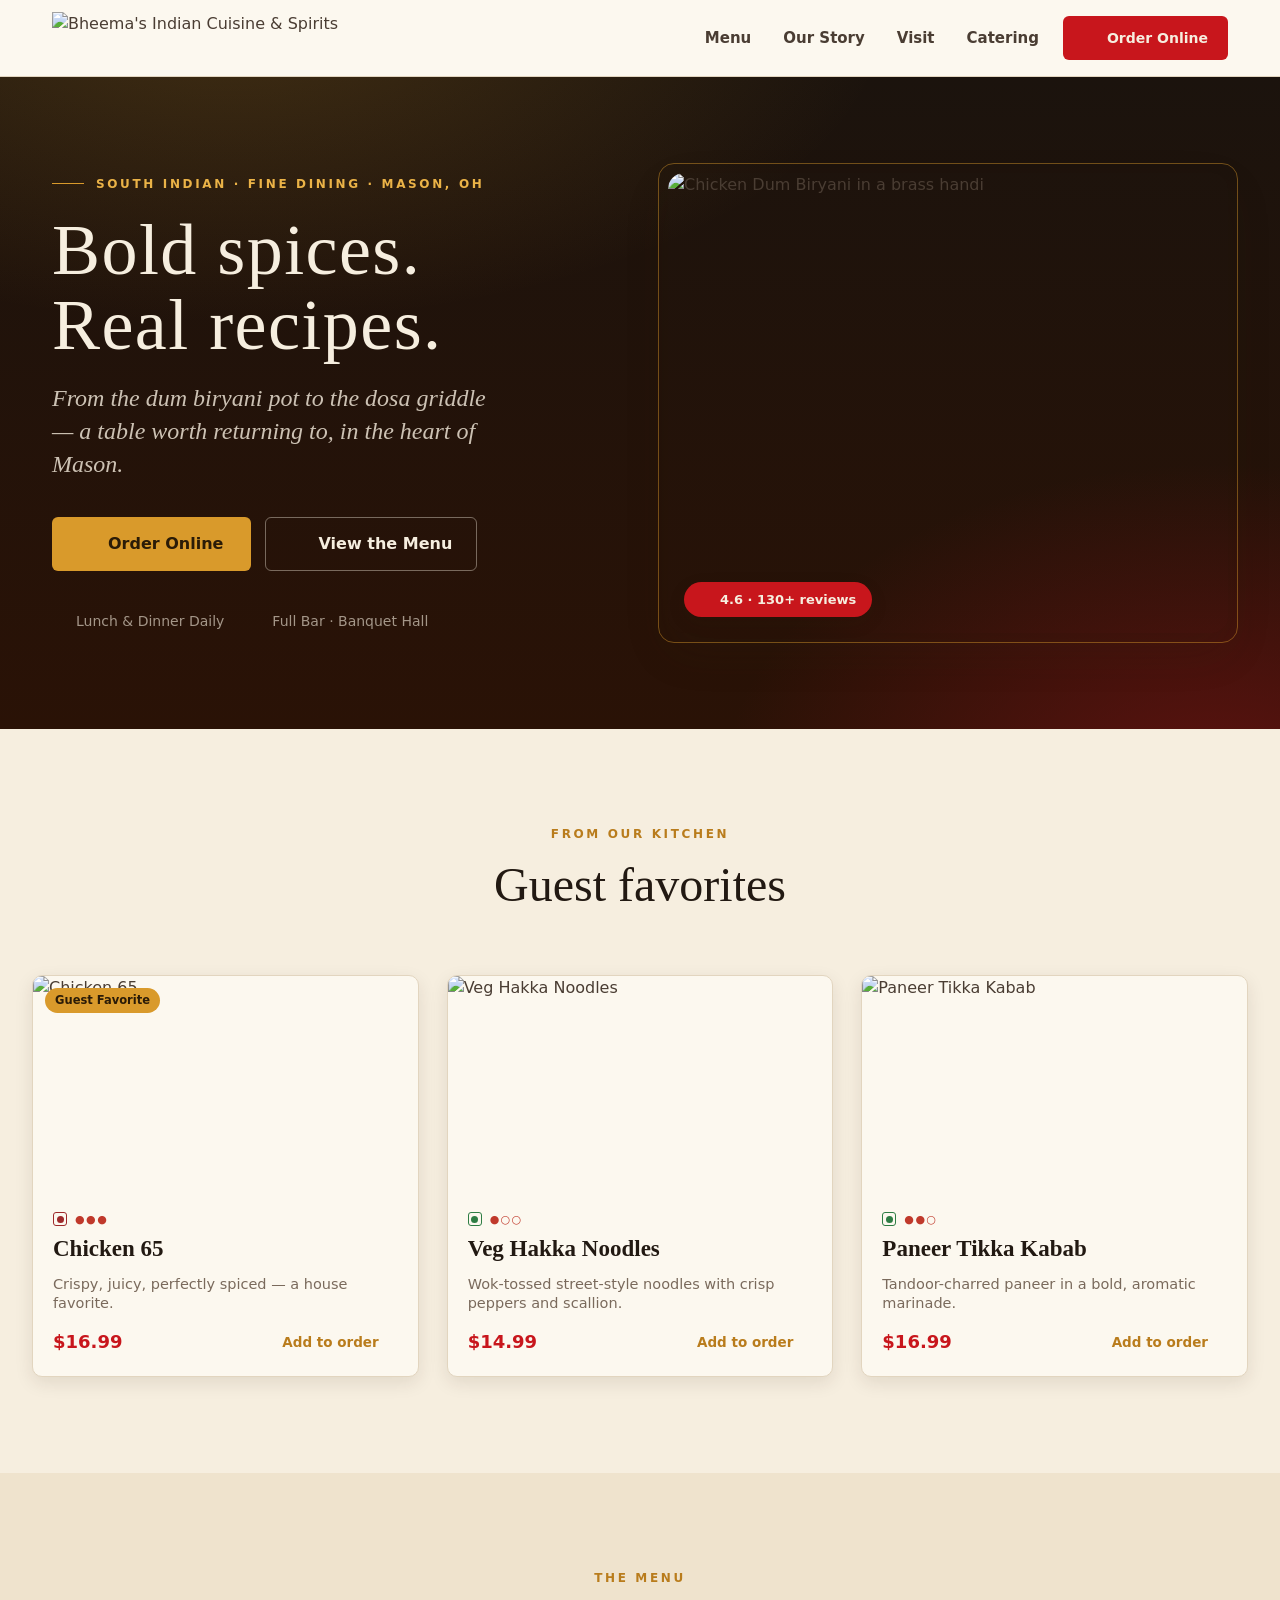
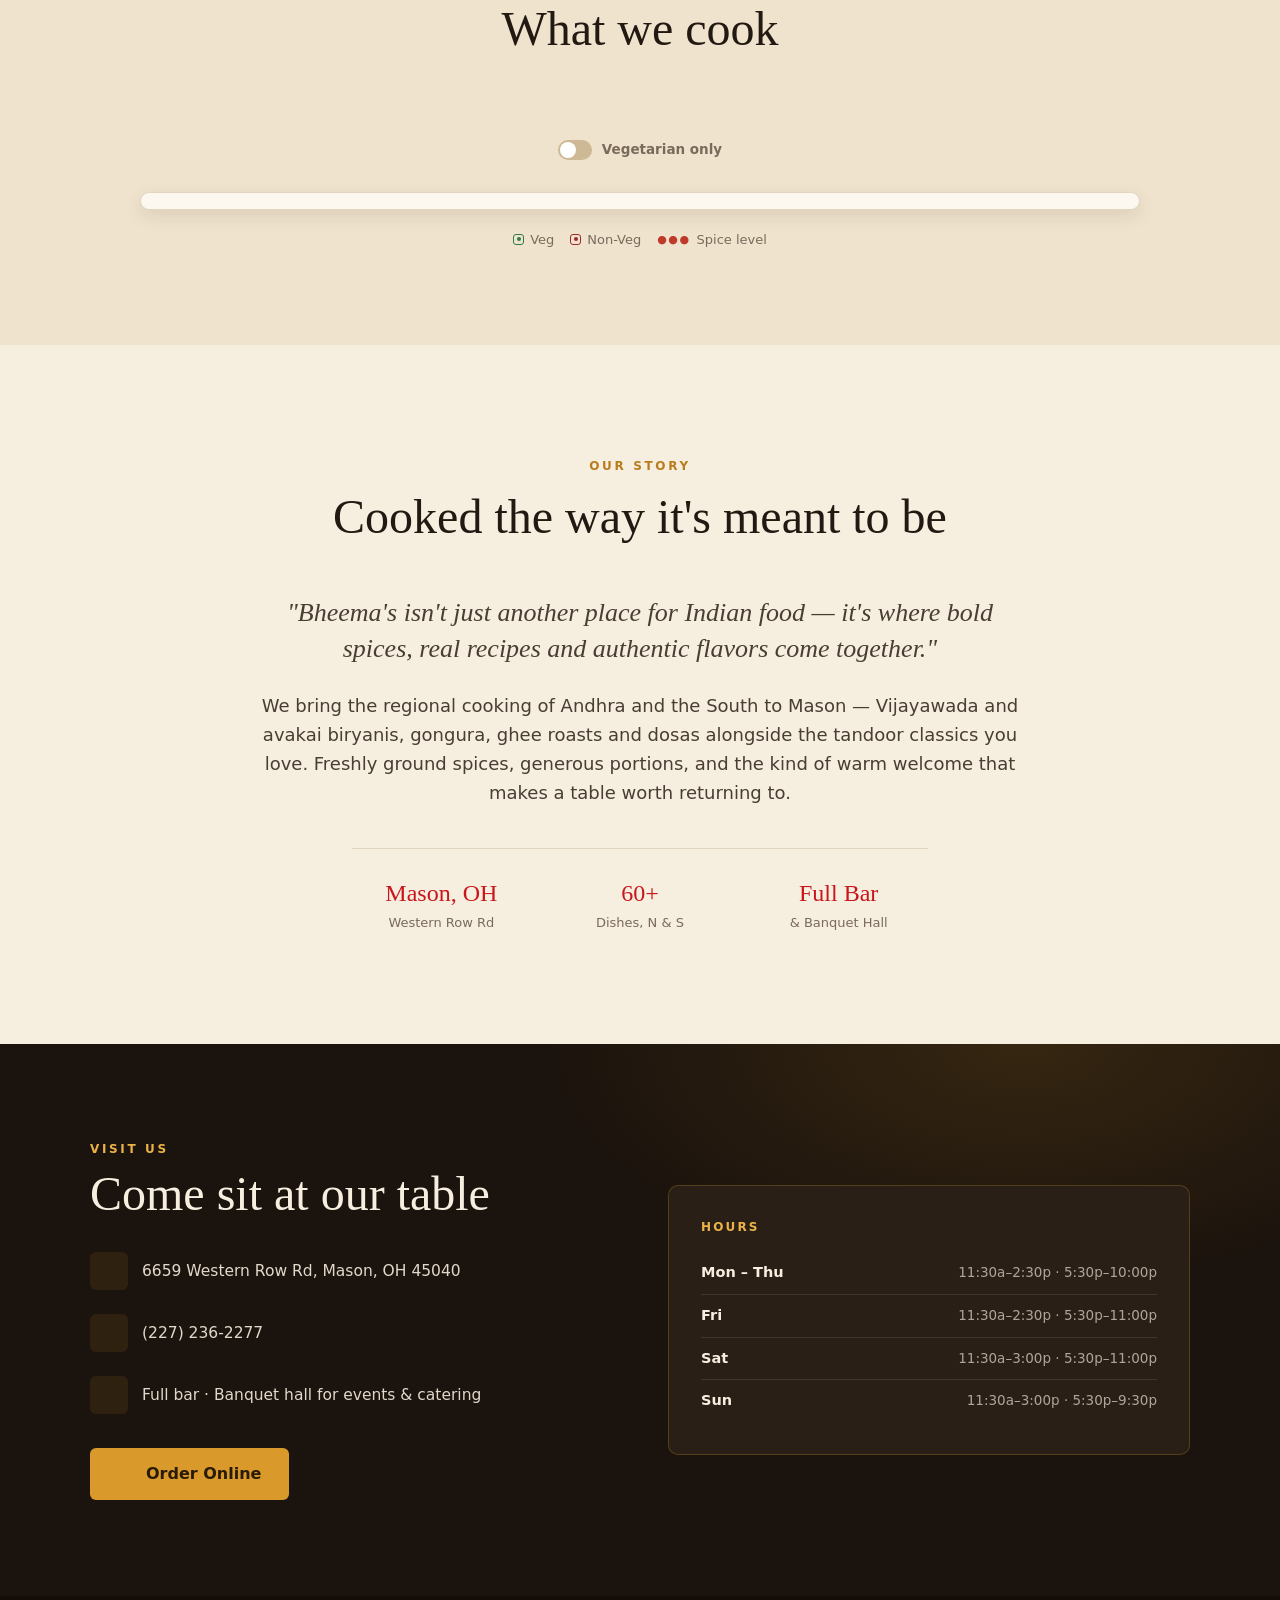
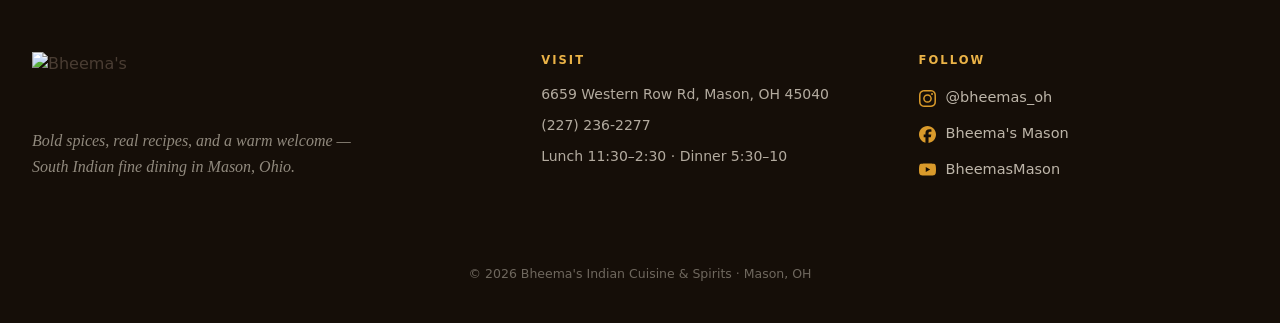
==== commit 950ac9b4: "Refactor font integration in index.html and update CSS variable definitions in input.css to utilize " ====
--- a/index.html
+++ b/index.html
@@ -52,13 +52,7 @@
   "url": "https://bheemas-indian-cuisine-spirits-staging.askkoraai.com",
   "hasMenu": "https://www.bheemasoh.com/#menu"
 }</script>
-<!-- Google Fonts -->
-<link href="https://fonts.googleapis.com" rel="preconnect"/>
-<link crossorigin="" href="https://fonts.gstatic.com" rel="preconnect"/>
-<link as="style" href="https://fonts.googleapis.com/css2?family=Marcellus&amp;family=Cormorant+Garamond:ital,wght@0,400;0,500;0,600;0,700;1,400;1,500&amp;family=Mukta:wght@300;400;500;600;700&amp;display=swap" onload="this.onload=null;this.rel='stylesheet'" rel="preload"/>
-<noscript>
-<link href="https://fonts.googleapis.com/css2?family=Marcellus&amp;family=Cormorant+Garamond:ital,wght@0,400;0,500;0,600;0,700;1,400;1,500&amp;family=Mukta:wght@300;400;500;600;700&amp;display=swap" rel="stylesheet"/>
-</noscript>
+<!-- kora:fonts --><!-- /kora:fonts -->
 <link href="assets/styles.css" rel="stylesheet"/>
 </head>
 <body class="font-sans text-ink-2">
